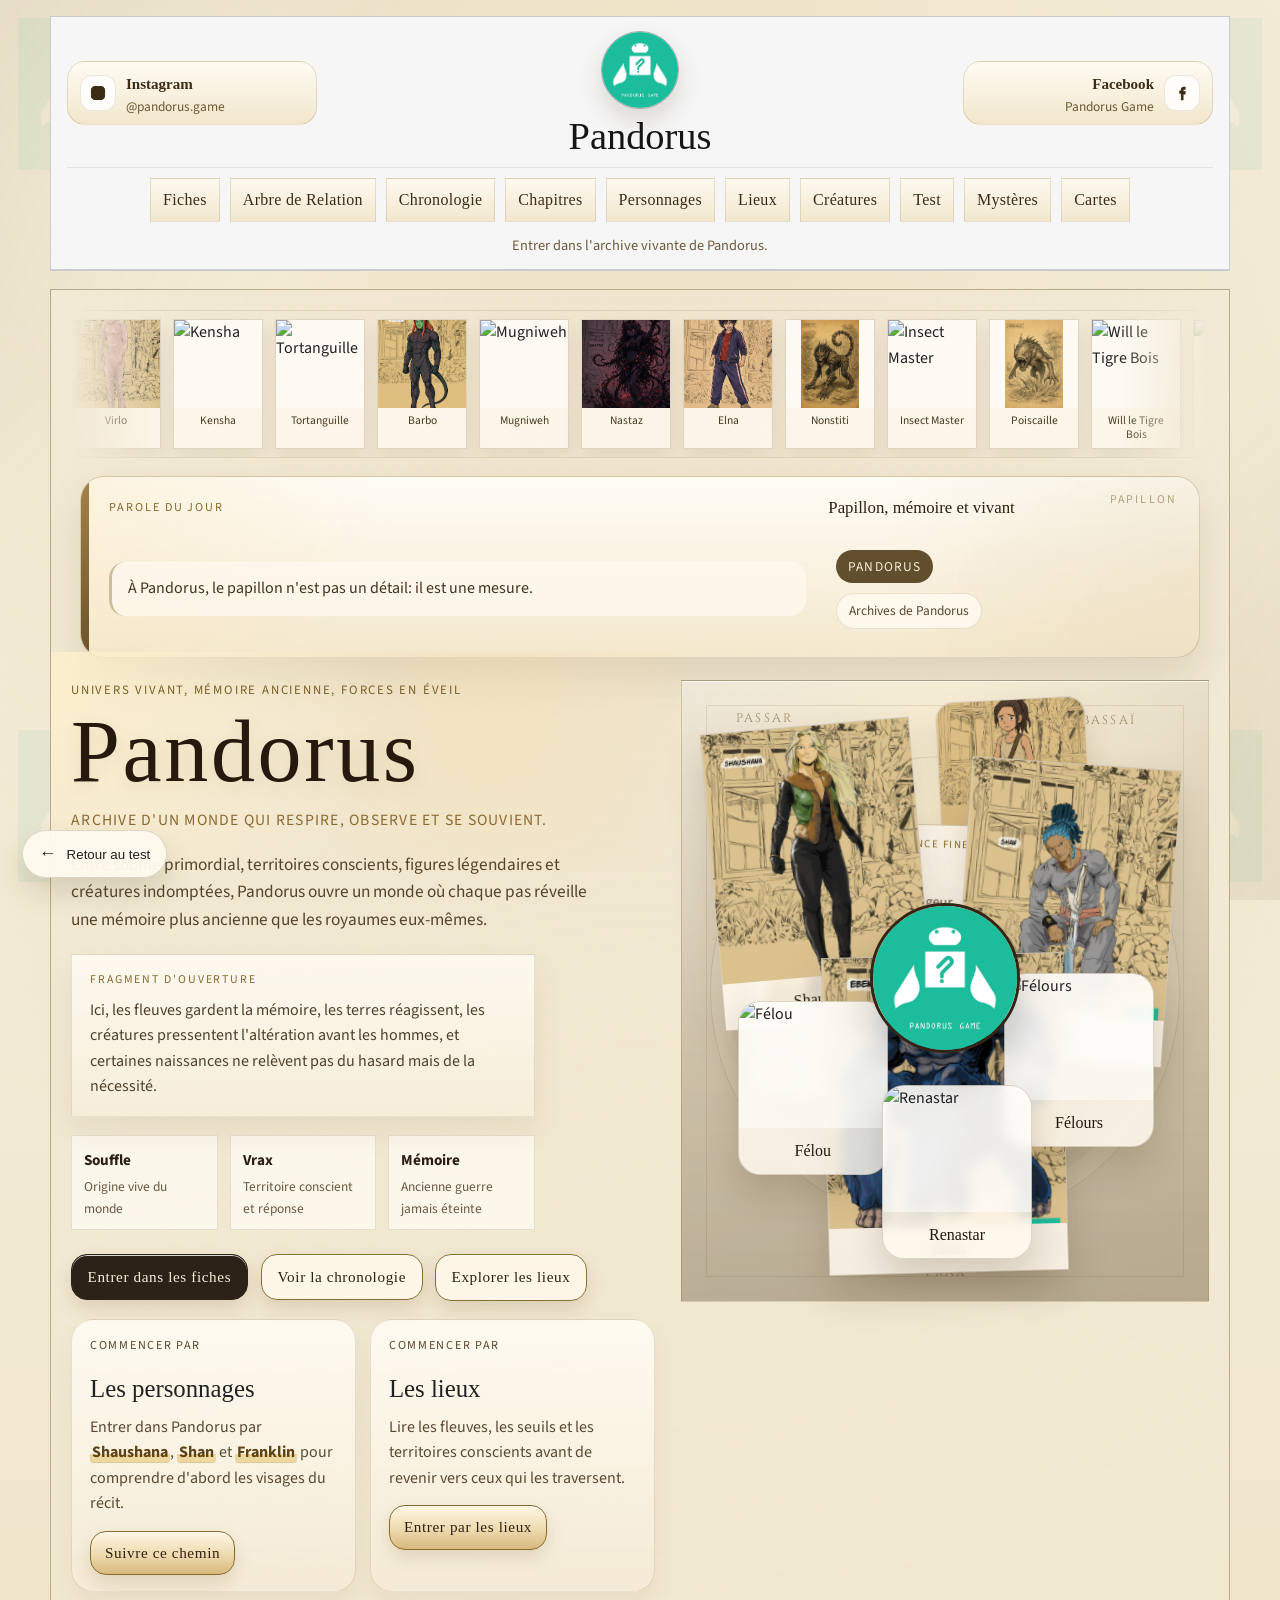
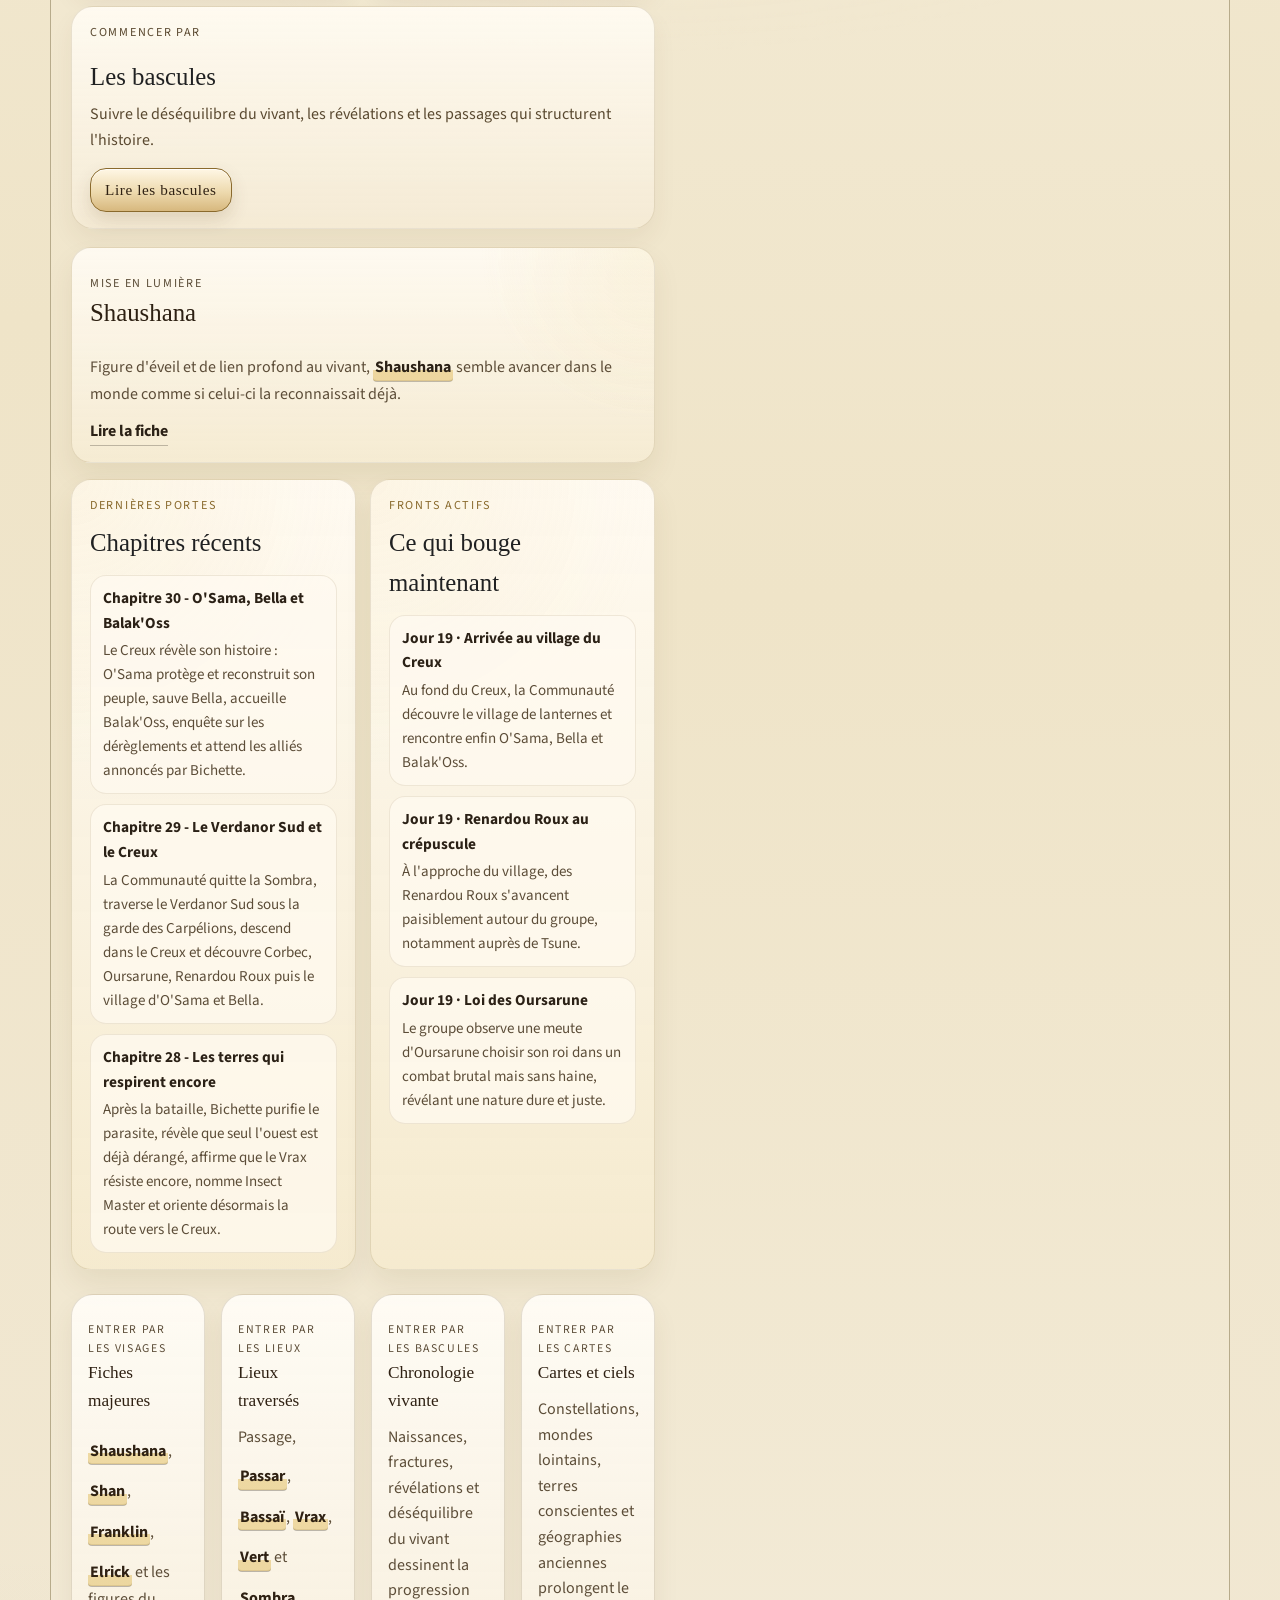
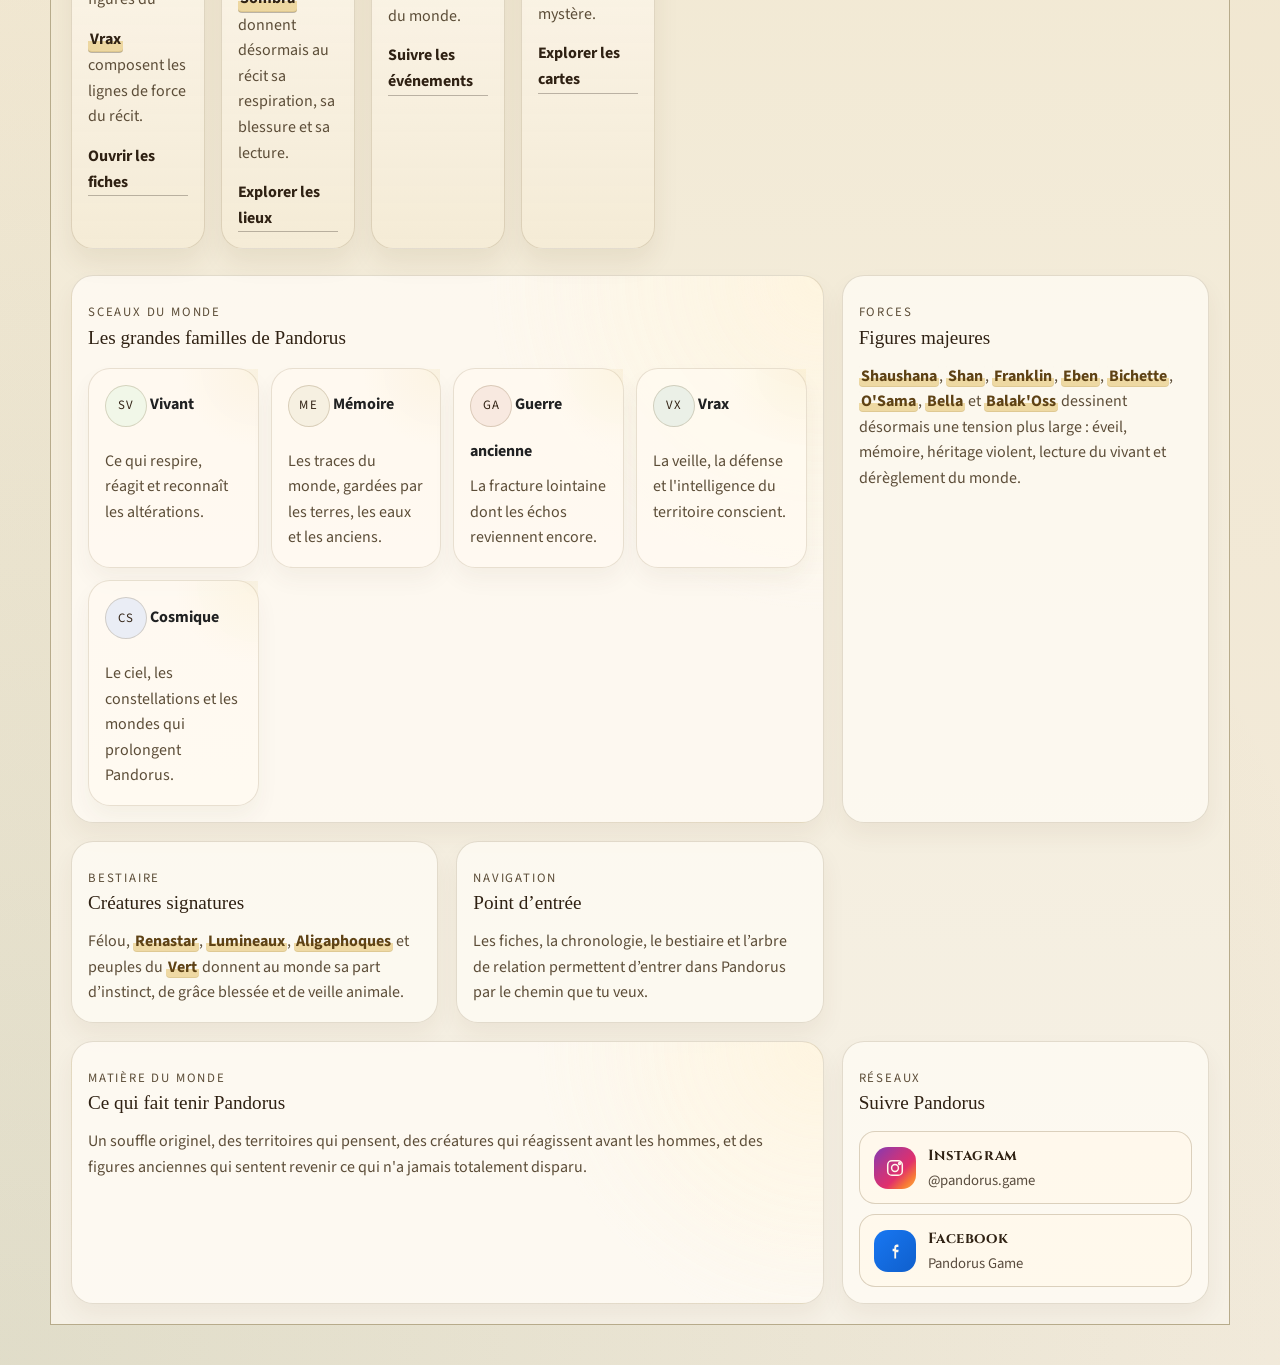
==== index.html @ 9ac5ada8 "Improve chronological timeline ordering" ====
﻿<!DOCTYPE html>
<html lang="fr">
<head>
  <meta charset="UTF-8">
  <meta name="viewport" content="width=device-width, initial-scale=1.0">
  <title>Wiki Pandorus</title>
  <link rel="preconnect" href="https://fonts.googleapis.com">
  <link rel="preconnect" href="https://fonts.gstatic.com" crossorigin>
  <link href="https://fonts.googleapis.com/css2?family=Cinzel:wght@500;700&family=Source+Sans+3:wght@400;600;700&display=swap" rel="stylesheet">
  <link rel="stylesheet" href="style.css">
</head>
<body>
  <div id="intro-overlay" class="intro-overlay" aria-hidden="true">
    <img id="intro-logo" class="intro-logo" src="./media/logo/logo.jpg" alt="Logo Pandorus" fetchpriority="high" decoding="async">
  </div>
  <div class="page-shell">
    <header class="hero">
      <nav class="topbar">
        <div class="topbar-upper">
          <a class="top-social top-social-instagram" href="https://www.instagram.com/pandorus.game/" target="_blank" rel="noreferrer" aria-label="Instagram Pandorus Game">
            <span class="top-social-icon" aria-hidden="true">
              <svg viewBox="0 0 24 24" focusable="false">
                <rect x="3.25" y="3.25" width="17.5" height="17.5" rx="5"></rect>
                <circle cx="12" cy="12" r="4.1"></circle>
                <circle cx="17.45" cy="6.55" r="1.15"></circle>
              </svg>
            </span>
            <span class="top-social-copy">
              <strong>Instagram</strong>
              <span>@pandorus.game</span>
            </span>
          </a>

          <a class="brand brand-centered" href="#home">
            <img class="brand-mark brand-mark-large" src="./media/logo/logo.jpg" alt="Logo Pandorus" fetchpriority="high" decoding="async">
            <div class="brand-copy-centered">
              <h1>Pandorus</h1>
            </div>
          </a>

          <a class="top-social top-social-facebook" href="https://www.facebook.com/share/18mNmtS8TU/" target="_blank" rel="noreferrer" aria-label="Facebook Pandorus Game">
            <span class="top-social-copy">
              <strong>Facebook</strong>
              <span>Pandorus Game</span>
            </span>
            <span class="top-social-icon" aria-hidden="true">
              <svg viewBox="0 0 24 24" focusable="false">
                <path d="M13.35 21v-7.62h2.58l.39-2.98h-2.97V8.5c0-.86.24-1.45 1.47-1.45H16.1V4.39c-.22-.03-.97-.09-1.84-.09-1.82 0-3.07 1.11-3.07 3.16v1.94H9.12v2.98h2.07V21z"></path>
              </svg>
            </span>
          </a>
        </div>
        <div class="top-links">
          <a href="#fiches">Fiches</a>
          <a href="#relations">Arbre de Relation</a>
          <a href="#chronologie">Chronologie</a>
          <a href="#chapitres">Chapitres</a>
          <a href="#personnages">Personnages</a>
          <a href="#lieux">Lieux</a>
          <a href="#creatures">Créatures</a>
          <a href="#test">Test</a>
          <a href="#mysteres">Mystères</a>
          <a href="#cartes">Cartes</a>
        </div>
        <div class="topbar-meta topbar-meta-centered">
          <p id="section-whisper" class="section-whisper">Entrer dans l'archive vivante de Pandorus.</p>
        </div>
      </nav>
    </header>

    <main>
      <section id="home" class="section">
        <div class="landing-marquee-shell" aria-hidden="true">
          <div class="landing-marquee">
            <div id="landing-marquee-track" class="landing-marquee-track"></div>
          </div>
        </div>
        <article id="daily-word" class="daily-word-card" aria-live="polite"></article>
        <div class="landing-hero">
          <div class="landing-copy">
            <p class="landing-kicker">Univers vivant, mémoire ancienne, forces en éveil</p>
            <h2 class="landing-title">Pandorus</h2>
            <p class="landing-aura">Archive d'un monde qui respire, observe et se souvient.</p>
            <p class="landing-lead">
              Entre souffle primordial, territoires conscients, figures légendaires et créatures indomptées,
              Pandorus ouvre un monde où chaque pas réveille une mémoire plus ancienne que les royaumes eux-mêmes.
            </p>
            <div class="landing-invocation">
              <p class="landing-invocation-mark">Fragment d'ouverture</p>
              <p>
                Ici, les fleuves gardent la mémoire, les terres réagissent, les créatures pressentent l'altération
                avant les hommes, et certaines naissances ne relèvent pas du hasard mais de la nécessité.
              </p>
            </div>
            <div class="landing-stats">
              <article>
                <strong>Souffle</strong>
                <span>Origine vive du monde</span>
              </article>
              <article>
                <strong>Vrax</strong>
                <span>Territoire conscient et réponse</span>
              </article>
              <article>
                <strong>Mémoire</strong>
                <span>Ancienne guerre jamais éteinte</span>
              </article>
            </div>
            <div class="landing-actions">
              <a class="button primary" href="#fiches">Entrer dans les fiches</a>
              <a class="button secondary" href="#chronologie">Voir la chronologie</a>
              <a class="button secondary" href="#lieux">Explorer les lieux</a>
            </div>
            <div class="landing-pathways">
              <article class="pathway-card">
                <p class="pathway-kicker">Commencer par</p>
                <h3>Les personnages</h3>
                <p>Entrer dans Pandorus par Shaushana, Shan et Franklin pour comprendre d'abord les visages du récit.</p>
                <a class="button tiny secondary" href="#fiches">Suivre ce chemin</a>
              </article>
              <article class="pathway-card">
                <p class="pathway-kicker">Commencer par</p>
                <h3>Les lieux</h3>
                <p>Lire les fleuves, les seuils et les territoires conscients avant de revenir vers ceux qui les traversent.</p>
                <a class="button tiny secondary" href="#lieux">Entrer par les lieux</a>
              </article>
              <article class="pathway-card">
                <p class="pathway-kicker">Commencer par</p>
                <h3>Les bascules</h3>
                <p>Suivre le déséquilibre du vivant, les révélations et les passages qui structurent l'histoire.</p>
                <a class="button tiny secondary" href="#chronologie">Lire les bascules</a>
              </article>
            </div>
            <article id="landing-oracle" class="landing-oracle" aria-live="polite"></article>
            <div id="landing-pulse" class="landing-pulse" aria-live="polite"></div>
            <div class="landing-entry-grid">
              <article class="entry-card">
                <p class="entry-card-kicker">Entrer par les visages</p>
                <h3>Fiches majeures</h3>
                <p>Shaushana, Shan, Franklin, Elrick et les figures du Vrax composent les lignes de force du récit.</p>
                <a href="#fiches">Ouvrir les fiches</a>
              </article>
              <article class="entry-card">
                <p class="entry-card-kicker">Entrer par les lieux</p>
                <h3>Lieux traversés</h3>
            <p>Passage, Passar, Bassaï, Vrax, Vert et Sombra donnent désormais au récit sa respiration, sa blessure et sa lecture.</p>
                <a href="#lieux">Explorer les lieux</a>
              </article>
              <article class="entry-card">
                <p class="entry-card-kicker">Entrer par les bascules</p>
                <h3>Chronologie vivante</h3>
                <p>Naissances, fractures, révélations et déséquilibre du vivant dessinent la progression du monde.</p>
                <a href="#chronologie">Suivre les événements</a>
              </article>
              <article class="entry-card">
                <p class="entry-card-kicker">Entrer par les cartes</p>
                <h3>Cartes et ciels</h3>
                <p>Constellations, mondes lointains, terres conscientes et géographies anciennes prolongent le mystère.</p>
                <a href="#cartes">Explorer les cartes</a>
              </article>
            </div>
          </div>

          <div class="landing-stage" aria-hidden="true">
            <div class="landing-stage-scene">
              <div class="landing-stage-halo"></div>
              <div class="landing-stage-ring"></div>
              <div class="landing-emblem">
                <img src="./media/logo/logo.jpg" alt="Logo Pandorus" decoding="async">
              </div>

              <div class="stage-whisper whisper-passar">Passar</div>
              <div class="stage-whisper whisper-bassai">Bassaï</div>
              <div class="stage-whisper whisper-vrax">Vrax</div>

              <figure class="archive-chip archive-franklin">
                <img src="./media/pandorus/Franklin.png" alt="Franklin" loading="lazy" decoding="async">
                <figcaption>
                  <span class="archive-chip-kicker">Point d'ancrage</span>
                  <strong>Franklin</strong>
                </figcaption>
              </figure>

              <article class="sky-tablet sky-tablet-ezze">
                <div class="sky-tablet-orbit" aria-hidden="true"></div>
                <img src="./media/pandorus/Ezze.png" alt="Ezze" loading="lazy" decoding="async">
                <div class="sky-tablet-copy">
                  <p class="sky-tablet-kicker">Présence fine</p>
                  <h3>Ezze</h3>
                  <p>Un voyageur rapide et instinctif, désormais attiré vers la taverne du Sombrail où sa route croise Gil, Filston et la Communauté des Papillons.</p>
                </div>
              </article>

              <figure class="spotlight-card spotlight-shaushana">
                <img src="./media/pandorus/Shaushana.jpg" alt="Shaushana" loading="lazy" decoding="async">
                <figcaption>Shaushana</figcaption>
              </figure>

              <figure class="spotlight-card spotlight-shan">
                <img src="./media/pandorus/Shan.jpg" alt="Shan" loading="lazy" decoding="async">
                <figcaption>Shan</figcaption>
              </figure>

              <figure class="spotlight-card spotlight-eben">
                <img src="./media/pandorus/Eben.jpg" alt="Eben" loading="lazy" decoding="async">
                <figcaption>Eben</figcaption>
              </figure>

              <figure class="creature-badge creature-felou">
                <img src="./media/creatures/F%C3%A9lou.png" alt="Félou" loading="lazy" decoding="async">
                <figcaption>Félou</figcaption>
              </figure>

              <figure class="creature-badge creature-felours">
                <img src="./media/creatures/Felours.png" alt="Félours" loading="lazy" decoding="async">
                <figcaption>Félours</figcaption>
              </figure>

              <figure class="creature-badge creature-renastar">
                <img src="./media/creatures/Renastar.png" alt="Renastar" loading="lazy" decoding="async">
                <figcaption>Renastar</figcaption>
              </figure>
            </div>
          </div>
        </div>

        <div class="landing-panels">
          <article class="landing-panel landing-panel-wide world-seals-panel">
            <p class="landing-panel-kicker">Sceaux du monde</p>
            <h3>Les grandes familles de Pandorus</h3>
            <div class="world-seals">
              <article class="world-seal world-seal-living">
                <span class="world-seal-mark">SV</span>
                <strong>Vivant</strong>
                <p>Ce qui respire, réagit et reconnaît les altérations.</p>
              </article>
              <article class="world-seal world-seal-memory">
                <span class="world-seal-mark">ME</span>
                <strong>Mémoire</strong>
                <p>Les traces du monde, gardées par les terres, les eaux et les anciens.</p>
              </article>
              <article class="world-seal world-seal-war">
                <span class="world-seal-mark">GA</span>
                <strong>Guerre ancienne</strong>
                <p>La fracture lointaine dont les échos reviennent encore.</p>
              </article>
              <article class="world-seal world-seal-vrax">
                <span class="world-seal-mark">VX</span>
                <strong>Vrax</strong>
                <p>La veille, la défense et l'intelligence du territoire conscient.</p>
              </article>
              <article class="world-seal world-seal-cosmic">
                <span class="world-seal-mark">CS</span>
                <strong>Cosmique</strong>
                <p>Le ciel, les constellations et les mondes qui prolongent Pandorus.</p>
              </article>
            </div>
          </article>

          <article class="landing-panel">
            <p class="landing-panel-kicker">Forces</p>
            <h3>Figures majeures</h3>
            <p>Shaushana, Shan, Franklin, Eben, Bichette, O'Sama, Bella et Balak'Oss dessinent désormais une tension plus large : éveil, mémoire, héritage violent, lecture du vivant et dérèglement du monde.</p>
          </article>

          <article class="landing-panel">
            <p class="landing-panel-kicker">Bestiaire</p>
            <h3>Créatures signatures</h3>
            <p>Félou, Renastar, Lumineaux, Aligaphoques et peuples du Vert donnent au monde sa part d’instinct, de grâce blessée et de veille animale.</p>
          </article>

          <article class="landing-panel">
            <p class="landing-panel-kicker">Navigation</p>
            <h3>Point d’entrée</h3>
            <p>Les fiches, la chronologie, le bestiaire et l’arbre de relation permettent d’entrer dans Pandorus par le chemin que tu veux.</p>
          </article>

          <article class="landing-panel landing-panel-wide">
            <p class="landing-panel-kicker">Matière du monde</p>
            <h3>Ce qui fait tenir Pandorus</h3>
            <p>
              Un souffle originel, des territoires qui pensent, des créatures qui réagissent avant les hommes,
              et des figures anciennes qui sentent revenir ce qui n'a jamais totalement disparu.
            </p>
          </article>

          <article class="landing-panel">
            <p class="landing-panel-kicker">Réseaux</p>
            <h3>Suivre Pandorus</h3>
            <div class="social-links" aria-label="Réseaux sociaux de Pandorus">
              <a class="social-link social-link-instagram" href="https://www.instagram.com/pandorus.game/" target="_blank" rel="noreferrer" aria-label="Instagram Pandorus Game">
                <span class="social-link-icon" aria-hidden="true">
                  <svg viewBox="0 0 24 24" focusable="false">
                    <rect x="3.25" y="3.25" width="17.5" height="17.5" rx="5"></rect>
                    <circle cx="12" cy="12" r="4.1"></circle>
                    <circle cx="17.45" cy="6.55" r="1.15"></circle>
                  </svg>
                </span>
                <span class="social-link-copy">
                  <strong>Instagram</strong>
                  <span>@pandorus.game</span>
                </span>
              </a>
              <a class="social-link social-link-facebook" href="https://www.facebook.com/share/18mNmtS8TU/" target="_blank" rel="noreferrer" aria-label="Facebook Pandorus Game">
                <span class="social-link-icon" aria-hidden="true">
                  <svg viewBox="0 0 24 24" focusable="false">
                    <path d="M13.35 21v-7.62h2.58l.39-2.98h-2.97V8.5c0-.86.24-1.45 1.47-1.45H16.1V4.39c-.22-.03-.97-.09-1.84-.09-1.82 0-3.07 1.11-3.07 3.16v1.94H9.12v2.98h2.07V21z"></path>
                  </svg>
                </span>
                <span class="social-link-copy">
                  <strong>Facebook</strong>
                  <span>Pandorus Game</span>
                </span>
              </a>
            </div>
          </article>
        </div>
      </section>

      <section id="fiches" class="section" hidden>
        <div class="section-heading">
          <h3>Fiches</h3>
        </div>
        <div class="fiches-intro">
          <div class="fiches-intro-copy">
            <p class="eyebrow">Archives vivantes</p>
            <p>
              Chaque fiche rassemble une présence, une trajectoire et une manière d'habiter Pandorus. Ici,
              les personnages ne sont pas seulement listés : ils apparaissent comme des forces du monde,
              avec leurs traces, leurs liens et leur mémoire.
            </p>
          </div>
          <div class="fiches-intro-seals" aria-hidden="true">
            <span>Visages</span>
            <span>Liens</span>
            <span>Mémoire</span>
          </div>
        </div>
        <div id="fiches-alphabet" class="alphabet-filter" aria-label="Filtre alphabétique des fiches"></div>
        <div class="fiche-tabs" role="tablist" aria-label="Fiches personnages">
          <button class="fiche-tab active" type="button" data-fiche-target="shan-panel" role="tab" aria-selected="true">Shan</button>
          <button class="fiche-tab" type="button" data-fiche-target="shaushana-panel" role="tab" aria-selected="false">Shaushana</button>
          <button class="fiche-tab" type="button" data-fiche-target="franklin-panel" role="tab" aria-selected="false">Franklin</button>
          <button class="fiche-tab" type="button" data-fiche-target="mike-panel" role="tab" aria-selected="false">Mike</button>
          <button class="fiche-tab" type="button" data-fiche-target="gerom-panel" role="tab" aria-selected="false">Gérôm</button>
          <button class="fiche-tab" type="button" data-fiche-target="elrick-panel" role="tab" aria-selected="false">Elrick</button>
        </div>
        <div id="shan-panel" class="fiche-panel" role="tabpanel">
        <div id="fiches-shan" class="fiche-grid">
          <div class="fiche-portrait">
            <img src="./media/personnages/Shan.jpg" alt="Shan" loading="lazy" decoding="async">
          </div>
          <div class="fiche-content">
            <p class="eyebrow">Pandorien</p>
            <h2>Shan</h2>
            <p class="hero-text">
              Combattant solitaire devenu allie de Shaushana et Franklin, Shan est marque par une enfance rude,
              une discipline extreme, une relation instinctive au danger et une transformation profonde au contact du Vrax.
            </p>

            <div class="fiche-meta">
              <article>
                <strong>Statut</strong>
                <span>Allie majeur du récit</span>
              </article>
              <article>
                <strong>Specialite</strong>
                <span>Combat, traque, survie</span>
              </article>
              <article>
                <strong>Arme</strong>
                <span>Sabre</span>
              </article>
            </div>
          </div>
        </div>

        <section class="section">
          <div class="section-heading">
            <h3>Biographie</h3>
          </div>
          <p>
            Shan grandit loin de toute douceur, dans un environnement où l'apprentissage passe par l'endurance,
            la chasse et la violence. Enfant, il est formé par ses parents à observer, frapper, survivre et
            ne jamais montrer de faiblesse. Cette éducation forge un combattant redoutable, mais aussi un être
            fermé sur lui-même, qui apprend très tôt à vivre sans aide.
          </p>
          <p>
            Le traumatisme majeur de son existence survient lors de l'affrontement contre Eben. Face à cette
            créature hors norme, ses parents tombent et Shan reste seul. Cet événement brise son enfance et
            transforme sa vie en une longue période de survie solitaire, de perfectionnement physique et de
            fermeture émotionnelle.
          </p>
          <p>
            Au début du récit, Shan réapparaît comme un traqueur et un combattant déjà accompli. Il suit d'abord
            Shaushana à distance, intrigué par sa présence et par la manière dont elle agit sans imposer sa force
            comme lui le ferait. Leur rencontre évolue vers la confrontation, puis vers une forme de respect mutuel.
            À partir de là, Shan devient un allié actif du groupe, même s'il continue à exprimer ses liens par la
            tension, l'observation et le combat plutôt que par les mots.
          </p>
          <p>
            Son parcours montre un personnage en transition : il reste brutal, direct et instinctif, mais il commence
            à se confronter à un monde qu'il ne peut plus seulement dominer par la force. Le voyage vers le Vrax,
            sa relation avec Franklin et surtout son lien avec Shaushana l'obligent peu à peu à changer.
          </p>
          <p>
            Au cœur de son entrée dans le Vrax, Shan se retrouve face à des adversaires qui ne cherchent pas
            seulement à le dominer par la force, mais qui lisent leur terrain comme une mécanique collective. Cette
            attaque du Vrax le désorganise autrement que ses combats précédents et ouvre une nouvelle étape dans son
            parcours.
          </p>
          <p>
            En poursuivant Franklin jusqu'au cœur du Vrax, Shan franchit encore un cap. L'affrontement contre les
            Guéplynx, puis contre Gardien Isma, lui montre que certaines zones du monde ne cèdent ni à la rage ni à
            la vitesse brute. À partir de là, il commence à changer sa manière de combattre : moins pour écraser,
            davantage pour lire, tenir et avancer avec les autres.
          </p>
          <p>
            Plus au sud, après la sortie du Vrax, cette transformation devient plus nette encore. Devant les papillons
            vidés, le Renastar mourant, le village des Renards frappé et surtout la mort de Hez face à Kuji, Shan
            comprend que le combat à venir ne pourra plus se gagner par la seule intensité. Il garde sa violence, mais
            elle se convertit désormais en direction : protéger les siens, tenir face à ce qui veut remplacer le monde,
            et suivre jusqu'au bout la piste ouverte vers le Sombrail.
          </p>
          <p>
            À la taverne du Sombrail, Shan reçoit une autre forme de choc. Le souvenir transmis par Brad, la vision des
            Briscards, la présence d'Elrick jeune et l'origine ancienne de la nuit lui montrent que la menace actuelle
            n'est pas un accident nouveau, mais une ligne qui recommence. Sa force devient alors moins impulsive, plus
            attentive aux signes qui précèdent le combat.
          </p>
          <p>
            Après les ruines du Vert, la mort du Capitaine et la route rouverte vers l'ouest, Shan garde cette même
            force, mais elle ne sert plus seulement à frapper. Elle protège désormais une marche plus lourde, portée
            par le deuil, par le parasite sauvé et par l'entrée réelle dans la Sombra.
          </p>
        </section>

        <section class="section">
          <div class="section-heading">
            <h3>Résumé</h3>
          </div>
          <p>
            Shan a été élevé dans la dureté par ses parents, formés à la chasse et au combat. Leur mort face à Eben
            le laisse seul très jeune et forge chez lui une vision brutale du monde : survivre, frapper juste et ne
            dépendre de personne.
          </p>
          <p>
            Au fil du récit, il croise Shaushana après l'affrontement contre un Felou, la suit d'abord par curiosité,
            puis s'implique vraiment à ses côtés. Son lien avec elle se construit dans la confrontation, le respect
            et une fascination croissante pour une force qu'il ne comprend pas encore totalement.
          </p>
          <p>
            Après la taverne du Sombrail, le chemin de Shan le ramène au noyau le plus ancien de sa blessure : le Vert,
            puis Eben lui-même. Leur affrontement ne ravive pas seulement sa colère d'enfance. Il l'oblige à relire le
            combat, à quitter la vengeance brute et à atteindre une forme d'équilibre qu'il n'avait jamais vraiment connue.
          </p>
        </section>

        <section class="section">
          <div class="section-heading">
            <h3>Profil</h3>
          </div>
          <div class="fiche-list">
            <article class="overview-card">
              <h4>Caractère</h4>
              <p>Ferme, observateur, direct et souvent provocateur, Shan cache sous sa dureté une vraie capacité d'attachement et un sens moral réel.</p>
            </article>
            <article class="overview-card">
              <h4>Forces</h4>
              <p>Excellente maîtrise du combat rapproché, grande lecture du danger, endurance élevée et instinct de survie exceptionnel.</p>
            </article>
            <article class="overview-card">
              <h4>Faiblesses</h4>
              <p>Il contrôle mal ce qui échappe à ses schémas habituels, accepte difficilement l'impuissance et exprime peu ses émotions.</p>
            </article>
          </div>
        </section>

        <section class="section">
          <div class="section-heading">
            <h3>Relations connues</h3>
          </div>
          <div class="fiche-list">
            <article class="overview-card">
              <h4>Shaushana</h4>
              <p>Point de bascule dans son parcours. Il la voit d'abord comme une énigme et une adversaire potentielle, puis comme une alliée essentielle.</p>
            </article>
            <article class="overview-card">
              <h4>Franklin</h4>
              <p>Compagnon de route qu'il protège souvent de façon rude, mais sincère, surtout lors des affrontements et du voyage vers le Vrax.</p>
            </article>
            <article class="overview-card">
              <h4>Ossah Lyla</h4>
              <p>Au cœur du Vrax, l'intervention d'Ossah Lyla brise la logique du duel pur et oblige Shan à reconnaître une autorité du vivant qu'il ne peut pas simplement frapper.</p>
            </article>
            <article class="overview-card">
              <h4>Eben</h4>
              <p>Figure traumatique de son passé puis adversaire retrouvé dans le Vert. Leur duel finit par déplacer Shan hors de la seule vengeance et referme une part de sa dette ancienne.</p>
            </article>
          </div>
        </section>

        <section class="section">
          <div class="section-heading">
            <h3>Évolution dans l'histoire</h3>
          </div>
          <div class="timeline-list">
            <article class="timeline-item">
              <div class="timeline-marker"></div>
              <div class="timeline-content">
                <p class="timeline-era">Avant le récit</p>
                <h4>Formation brutale</h4>
                <p class="timeline-summary">Shan grandit dans la chasse et le combat, forge son corps et son esprit dans un cadre extrêmement dur.</p>
              </div>
            </article>
            <article class="timeline-item">
              <div class="timeline-marker"></div>
              <div class="timeline-content">
                <p class="timeline-era">Fin du Jour 1</p>
                <h4>Observation de Shaushana</h4>
                <p class="timeline-summary">Après la mort du Felou, il suit Shaushana et Franklin, intrigué par leur trajectoire et la force de la jeune femme.</p>
              </div>
            </article>
            <article class="timeline-item">
              <div class="timeline-marker"></div>
              <div class="timeline-content">
                <p class="timeline-era">Jour 2</p>
                <h4>Combat fondateur</h4>
                <p class="timeline-summary">Son duel contre Shaushana transforme leur relation en respect mutuel et l'ancre dans l'histoire principale.</p>
              </div>
            </article>
            <article class="timeline-item">
              <div class="timeline-marker"></div>
              <div class="timeline-content">
                <p class="timeline-era">Jours 3 à 9</p>
                <h4>Allié actif</h4>
                <p class="timeline-summary">Il combat aux côtés du groupe, se confronte à un monde qu'il ne peut plus seulement dominer et commence à changer.</p>
              </div>
            </article>
            <article class="timeline-item">
              <div class="timeline-marker"></div>
              <div class="timeline-content">
                <p class="timeline-era">Jour 10</p>
                <h4>Adaptation forcée</h4>
                <p class="timeline-summary">Entre les Guéplynx, Gardien Isma et l'intervention des créatrices, Shan comprend que le vivant ne se traverse pas seulement par la force mais aussi par la lecture du monde.</p>
              </div>
            </article>
            <article class="timeline-item">
              <div class="timeline-marker"></div>
              <div class="timeline-content">
                <p class="timeline-era">Jour 12</p>
                <h4>Duel avec Eben</h4>
                <p class="timeline-summary">Après la nuit passée au bord du Sombrail, Shan entre dans le Vert, retrouve Eben, traverse enfin la source de son traumatisme et gagne une forme d'équilibre nouvelle au lieu d'une simple vengeance.</p>
              </div>
            </article>
              <article class="timeline-item">
                <div class="timeline-marker"></div>
                <div class="timeline-content">
                  <p class="timeline-era">Jour 12</p>
                  <h4>Reprise de route</h4>
                  <p class="timeline-summary">Marqué par le duel mais transformé, Shan repart avec la pierre du Vert et atteint avec les autres les ruines où le Capitaine est enfin retrouvé.</p>
                </div>
              </article>
              <article class="timeline-item">
                <div class="timeline-marker"></div>
                <div class="timeline-content">
                  <p class="timeline-era">Nuit du Jour 12</p>
                  <h4>Tenir les ruines</h4>
                  <p class="timeline-summary">Quand Bouldouger et Nogard reviennent, Shan tient la ligne du groupe jusqu'à la mort du Capitaine et traverse la nuit comme une guerre désormais ouverte.</p>
                </div>
              </article>
              <article class="timeline-item">
                <div class="timeline-marker"></div>
                <div class="timeline-content">
                  <p class="timeline-era">Jour 14</p>
                  <h4>Seuil de la Sombra</h4>
                  <p class="timeline-summary">Après la sépulture du Capitaine et la marche vers l'ouest, Shan franchit la Sombra avec une force plus tenue, puis comprend auprès de Bichette que tout ne se gagnera plus seulement par le combat.</p>
                </div>
              </article>
              <article class="timeline-item">
                <div class="timeline-marker"></div>
                <div class="timeline-content">
                  <p class="timeline-era">Jour 14 à Jour 18</p>
                  <h4>Bataille puis nouvelle route</h4>
                  <p class="timeline-summary">Dans la bataille contre Jacob, les Verdeflors et les Lions-Garouh, Shan trouve avec Shaushana une réponse plus juste que la seule violence, puis écoute Bichette rouvrir la route vers le Creux et la Terre des Insectes.</p>
                </div>
              </article>
              <article class="timeline-item">
                <div class="timeline-marker"></div>
                <div class="timeline-content">
                  <p class="timeline-era">Jour 19</p>
                  <h4>Entrée dans le Creux</h4>
                  <p class="timeline-summary">Après le Verdanor Sud et les Carpélions, Shan descend dans le Creux, observe la loi des Oursarune et arrive devant O'Sama, Bella et Balak'Oss avec une colère désormais plus tenue.</p>
                </div>
              </article>
            </div>
          </section>
        </div>

        <div id="shaushana-panel" class="fiche-panel" role="tabpanel" hidden>
        <section class="section" id="fiches-shaushana">
          <div class="section-heading">
            <h3>Shaushana</h3>
          </div>
          <div class="fiche-grid">
            <div class="fiche-portrait">
              <img src="./media/personnages/Shaushana.jpg" alt="Shaushana" loading="lazy" decoding="async">
            </div>
            <div class="fiche-content">
              <p class="eyebrow">Pandorienne</p>
              <h2>Shaushana</h2>
              <p class="hero-text">
                Figure centrale du récit, Shaushana apparaît comme une présence calme, instinctive et profonde,
                intimement liée au vivant et aux forces qui traversent Pandorus.
              </p>

              <div class="fiche-meta">
                <article>
                  <strong>Statut</strong>
                  <span>Figure centrale du récit</span>
                </article>
                <article>
                  <strong>Spécialité</strong>
                  <span>Combat instinctif, perception, lien au vivant</span>
                </article>
                <article>
                    <strong>Particularité</strong>
                  <span>Affinité avec les papillons et la lumière</span>
                </article>
              </div>
            </div>
          </div>
        </section>

        <section class="section">
          <div class="section-heading">
            <h3>Biographie de Shaushana</h3>
          </div>
          <p>
            Shaushana ouvre les yeux dans un monde déjà formé, mais qu'elle perçoit d'emblée comme vivant,
            traversé par une pulsation profonde. Elle n'entre pas dans Pandorus comme une étrangère ordinaire :
            elle semble aussitôt sensible à ses rythmes, à ses forces et à ses signes les plus subtils.
          </p>
          <p>
            Son premier grand acte est de sauver Franklin d'un Felou. Cet affrontement révèle déjà sa nature :
            elle observe vite, agit sans hésitation inutile et s'adapte au danger avec une précision presque
            instinctive. À partir de ce moment, elle laisse une trace dans le monde et entre dans une trajectoire
            qui la dépasse elle-même.
          </p>
          <p>
            Au fil du voyage, Shaushana développe un rapport singulier avec les papillons, certaines créatures
            et les manifestations du vivant. Elle ne se contente pas de voir le monde, elle le ressent. Cette
            sensibilité grandit jusqu'à devenir un axe majeur du récit, notamment face au déséquilibre qui touche
            les animaux, les plantes et les fleuves.
          </p>
          <p>
            Son lien avec Shan, Franklin et plus tard Elrick construit progressivement sa place : elle devient
            une combattante, une protectrice et sans doute une clé dans la compréhension du mal qui revient.
            Plus l'histoire avance, plus Shaushana apparaît comme une figure appelée à comprendre quelque chose
            de fondamental sur Pandorus, sur son passé et sur elle-même.
          </p>
          <p>
            En entrant dans le Vrax, Shaushana se heurte à un territoire qui ne se contente plus d'être un décor vivant : il
            répond activement à sa présence. Face à l'interception de Levy, Gardien Isma et Wingard, elle se
            heurte à une intelligence territoriale plus organisée que tout ce qu'elle avait affrontée jusque-là, et sa
            réaction lors de la capture de Franklin révèle à quel point son engagement affectif a évolué.
          </p>
          <p>
            Plus loin encore, au cœur du Vrax, Shaushana est reconnue autrement. Au contact d'Ossah Lyla, de Nastaz
            et du cimetière des papillons, son lien au vivant cesse d'être seulement intuitif : il prend une profondeur
            plus ancienne, plus sacrée, comme si le monde confirmait enfin ce qu'il percevait en elle depuis le début.
          </p>
          <p>
            En quittant le Vrax, cette reconnaissance se prolonge autrement. Face aux papillons vidés puis au Renastar
            qui s'éteint entre ses mains, Shaushana perçoit que ce n'est plus seulement la vie qui faiblit, mais la
            création elle-même qui est touchée. Au village des Renards, sa présence devient alors un point d'équilibre
            naturel : au milieu du deuil, de la violence de Kuji et de la naissance d'un nouveau groupe, elle apparaît
            comme le centre calme autour duquel la Communauté des Papillons commence à se former.
          </p>
          <p>
            Dans la taverne du Sombrail, le souvenir des Briscards la traverse plus profondément que les autres. Ce
            qu'elle ressent face au sauveur ancien, à Elrick jeune et à l'origine du ciel assombri confirme que son lien
            au vivant dépasse la simple perception : quelque chose en elle reconnaît l'équilibre primordial que le monde
            tente encore de préserver.
          </p>
          <p>
            Après la taverne, Shaushana poursuit la route vers le Vert et les ruines cachées au-delà. Elle ne se contente
            plus d'accompagner le groupe : sa présence aide à tenir la traversée du Sombrail, l'entrée dans la forêt et
            la découverte finale du Capitaine captif, comme si le monde continuait à s'ouvrir en sa présence.
          </p>
          <p>
            Après la nuit des ruines, Shaushana devient aussi celle qui porte la transmission arrachée au Capitaine.
            Entre le deuil, le parasite sauvé et l'entrée dans la Sombra, son lien au vivant ne s'affaiblit pas :
            il devient une manière de garder le groupe accordé à ce qui reste juste.
          </p>
        </section>

        <section class="section">
          <div class="section-heading">
            <h3>Résumé de Shaushana</h3>
          </div>
          <p>
            Shaushana est introduite comme une jeune femme calme et puissante, dont les capacités semblent liées
            à l'équilibre du vivant. Son parcours commence par une rencontre décisive avec Franklin, se poursuit
            dans le voyage vers le Passar puis le Vrax, et la place au cœur du mystère qui traverse l'univers.
          </p>
          <p>
            Sa force ne tient pas seulement à ses qualités de combattante, mais aussi à sa manière d'écouter,
            ressentir et comprendre un monde que beaucoup cherchent seulement à affronter ou à contrôler.
          </p>
          <p>
            Plus le voyage avance vers le Sombrail puis le Vert, plus elle apparaît comme une présence de cohérence :
            quelqu'un qui ne domine pas Pandorus, mais qui l'aide à ne pas se rompre complètement.
          </p>
        </section>

        <section class="section">
          <div class="section-heading">
            <h3>Profil de Shaushana</h3>
          </div>
          <div class="fiche-list">
            <article class="overview-card">
              <h4>Caractère</h4>
              <p>Calme, attentive, peu bavarde et très maîtrisée, elle agit avec une justesse qui contraste avec la violence du monde autour d'elle.</p>
            </article>
            <article class="overview-card">
              <h4>Forces</h4>
              <p>Grande capacité d'adaptation, sang-froid au combat, perception fine du vivant et émergence d'une puissance lumineuse singulière.</p>
            </article>
            <article class="overview-card">
              <h4>Faiblesses</h4>
              <p>Elle comprend encore mal sa propre nature et reste exposée à des forces anciennes qui semblent réagir directement à sa présence.</p>
            </article>
          </div>
        </section>

        <section class="section">
          <div class="section-heading">
            <h3>Relations connues de Shaushana</h3>
          </div>
          <div class="fiche-list">
            <article class="overview-card">
              <h4>Franklin</h4>
              <p>Premier lien concret de son aventure. Elle le sauve, le suit puis construit avec lui une relation de confiance et de protection mutuelle.</p>
            </article>
            <article class="overview-card">
              <h4>Shan</h4>
              <p>Rival puis allié, Shan reconnaît en elle une force inhabituelle. Leur relation passe par le combat, le respect et une attirance profonde pour ce qu'ils représentent l'un pour l'autre.</p>
            </article>
            <article class="overview-card">
              <h4>Elrick</h4>
              <p>Elrick perçoit rapidement qu'elle n'a pas seulement écouté l'histoire du monde : il comprend qu'elle y est liée d'une façon intime.</p>
            </article>
            <article class="overview-card">
              <h4>Ossah Lyla et Nastaz</h4>
              <p>Les créatrices du Vrax ne la lisent pas comme une simple intruse. Leur regard sur Shaushana confirme qu'elle est déjà prise dans une logique plus vaste du vivant.</p>
            </article>
          </div>
        </section>

        <section class="section">
          <div class="section-heading">
            <h3>Évolution de Shaushana dans l'histoire</h3>
          </div>
          <div class="timeline-list">
            <article class="timeline-item">
              <div class="timeline-marker"></div>
              <div class="timeline-content">
                <p class="timeline-era">Jour 1</p>
                <h4>Éveil dans Le Passage</h4>
                <p class="timeline-summary">Shaushana prend conscience du monde et de sa pulsation vivante avant de rencontrer le danger et Franklin.</p>
              </div>
            </article>
            <article class="timeline-item">
              <div class="timeline-marker"></div>
              <div class="timeline-content">
                <p class="timeline-era">Jour 1</p>
                <h4>Premier combat fondateur</h4>
                  <p class="timeline-summary">Elle affronte le Félou, sauve Franklin et manifeste déjà une façon unique d'agir au sein du vivant.</p>
              </div>
            </article>
            <article class="timeline-item">
              <div class="timeline-marker"></div>
              <div class="timeline-content">
                <p class="timeline-era">Jour 2</p>
                <h4>Defense du bidonville</h4>
                  <p class="timeline-summary">Face aux créatures corrompues, elle combat au premier plan et confirme sa place centrale dans le groupe.</p>
              </div>
            </article>
            <article class="timeline-item">
              <div class="timeline-marker"></div>
              <div class="timeline-content">
                <p class="timeline-era">Jours 3 à 5</p>
                <h4>Révélation progressive</h4>
                <p class="timeline-summary">Entre Elrick, le Bassaï et le Vrax, Shaushana semble de plus en plus reconnue par les forces du monde lui-même.</p>
              </div>
            </article>
            <article class="timeline-item">
              <div class="timeline-marker"></div>
              <div class="timeline-content">
                <p class="timeline-era">Jour 10</p>
                <h4>Reconnaissance des créatrices</h4>
                <p class="timeline-summary">Au contact d'Ossah Lyla, de Nastaz et du cimetière des papillons, son lien au vivant prend un sens plus ancien et plus central encore.</p>
              </div>
            </article>
              <article class="timeline-item">
                <div class="timeline-marker"></div>
                <div class="timeline-content">
                  <p class="timeline-era">Nuit du Jour 11 à Jour 12</p>
                  <h4>Présence de cohérence</h4>
                  <p class="timeline-summary">De la taverne à la nuit du Sombrail, puis du Vert jusqu'aux ruines, Shaushana accompagne un passage de mémoire, d'épreuve et de révélation sans jamais perdre son lien au vivant.</p>
                </div>
              </article>
              <article class="timeline-item">
                <div class="timeline-marker"></div>
                <div class="timeline-content">
                  <p class="timeline-era">Nuit du Jour 12</p>
                  <h4>Transmission du Capitaine</h4>
                  <p class="timeline-summary">Dans le combat des ruines, Shaushana reçoit la charge du parasite sauvé par le Capitaine et devient l'un des axes de tenue du groupe après sa mort.</p>
                </div>
              </article>
              <article class="timeline-item">
                <div class="timeline-marker"></div>
                <div class="timeline-content">
                  <p class="timeline-era">Jour 14</p>
                  <h4>Entrée dans la Sombra</h4>
                  <p class="timeline-summary">Après la sépulture et la marche de l'ouest, Shaushana franchit la Sombra et approche Bichette, qui reconnaît aussitôt qu'elle ne peut pas la lire comme les autres.</p>
                </div>
              </article>
              <article class="timeline-item">
                <div class="timeline-marker"></div>
                <div class="timeline-content">
                  <p class="timeline-era">Jour 14 à Jour 18</p>
                  <h4>Porter le parasite jusqu'à la parole blanche</h4>
                  <p class="timeline-summary">Après la bataille de la Sombra, Shaushana reste l'un des axes qui tiennent le groupe autour du parasite, jusqu'à la purification de Bichette et à l'ouverture de la route vers le Creux.</p>
                </div>
              </article>
              <article class="timeline-item">
                <div class="timeline-marker"></div>
                <div class="timeline-content">
                  <p class="timeline-era">Jour 19</p>
                  <h4>Traversée vers le Creux</h4>
                  <p class="timeline-summary">Le Verdanor Sud, les Carpélions et la forêt descendante du Creux prolongent son lien au vivant sous une forme plus calme, plus ancienne et moins guerrière.</p>
                </div>
              </article>
            </div>
          </section>
        </div>

        <div id="franklin-panel" class="fiche-panel" role="tabpanel" hidden>
          <section class="section">
            <div class="fiche-grid">
              <div class="fiche-portrait">
                <img src="./media/pandorus/Franklin.png" alt="Franklin" loading="lazy" decoding="async">
              </div>
              <div class="fiche-content">
                <p class="eyebrow">Pandorien</p>
                <h2>Franklin</h2>
                <p class="hero-text">
                  Jeune habitant du Passar, Franklin est l'un des premiers liens humains de Shaushana et un moteur essentiel
                  de la quête vers le Vrax, jusqu'à révéler en lui un lien ancien avec ce territoire.
                </p>
                <div class="fiche-meta">
                  <article>
                    <strong>Statut</strong>
                    <span>Allié majeur du groupe</span>
                  </article>
                  <article>
                    <strong>Spécialité</strong>
                    <span>Mobilité, initiative, survie du terrain</span>
                  </article>
                  <article>
                    <strong>Origine</strong>
                    <span>Passar, avec une lignée plus ancienne liée au Vrax</span>
                  </article>
                </div>
              </div>
            </div>
          </section>

          <section class="section">
            <div class="section-heading">
              <h3>Biographie</h3>
            </div>
            <p>
              Franklin vit près du fleuve Passar avec ses frères Mike et Gérôm, dans un bidonville construit autour
              de la survie, de l'entraide et du soin apporté aux créatures. Il connaît les dangers du terrain, les flux
              du fleuve et la précarité d'un monde où il faut observer vite pour rester en vie.
            </p>
            <p>
              Son destin bascule lorsqu'il se retrouve attaqué par un Felou et est sauvé par Shaushana. À partir de ce
              moment, Franklin devient le premier guide humain de son aventure. Il l'introduit à son monde, à ses proches
              et aux signes du déséquilibre qui touche déjà le vivant autour du Passar.
            </p>
            <p>
              Franklin n'est pas le plus puissant du groupe, mais il agit souvent comme un cœur narratif : il relie les
              grands enjeux du monde à une réalité concrète, humaine, immédiate. Son attachement à Mike, Gérôm et au
              bidonville donne un poids émotionnel fort à la quête vers le Vrax.
            </p>
          <p>
            Son importance grandit encore lorsque, au cœur de l'interception, Levy perçoit en lui quelque
            chose de différent, comme s'il était porteur d'un lien ou d'une singularité que le Vrax reconnaît avant
            même de l'expliquer. Son enlèvement ne fait donc pas seulement basculer l'intrigue, il confirme que
            Franklin est devenu un enjeu vivant du conflit.
          </p>
          <p>
            Au cœur du Vrax, cette singularité est enfin nommée : Franklin porte la trace d'une ancienne génération
            liée au territoire. Ce lien s'éveille peu à peu en lui, non comme une puissance brute, mais comme une
            réponse intime du Vrax à sa présence, ouvrant pour la première fois une autre lecture de son destin.
          </p>
          <p>
            Après le Vrax, ce lien réagit autrement encore. Dans les terres altérées du sud, Franklin sent que le sol,
            les papillons morts et le Renastar touché affaiblissent quelque chose de plus vaste que la simple survie.
            Au village des Renards, face à Hez, à Tsune, à Javier et à l'assaut guidé par Kuji, il cesse d'être
            seulement le plus humain du groupe : il devient aussi l'un des points sensibles par lesquels le monde
            blessé continue de répondre. Cette place nouvelle l'inscrit naturellement dans la Communauté des Papillons.
          </p>
          <p>
            Sur la route du Sombrail puis dans la taverne, Franklin mesure davantage le poids de ce qu'il porte. Les
            anomalies du terrain, la mémoire ouverte par Brad et la présence de Syne lui montrent que son lien au Vrax
            n'est qu'une partie d'une trame plus vaste, où le présent répond à une blessure ancienne jamais entièrement
            disparue.
          </p>
          <p>
            Lorsque la route passe par le Sombrail puis le Vert, Franklin devient aussi celui qui aide à relier les
            rumeurs aux preuves. Sa mémoire du Capitaine, son regard humain sur ce qui change et sa présence dans la
            découverte des ruines donnent un poids concret à une quête devenue beaucoup plus vaste que lui.
          </p>
          <p>
            Quand le Capitaine revient puis meurt sous ses yeux, Franklin ne perd pas seulement un guide ancien : il
            hérite d'une vérité plus dure sur ce qui agit derrière le dérèglement. La route vers la Sombra devient alors
            pour lui un passage de deuil autant qu'une suite de quête.
          </p>
          </section>

          <section class="section">
            <div class="section-heading">
              <h3>Résumé</h3>
            </div>
          <p>
            Franklin est un survivant du Passar, lucide, vif et plus courageux qu'il ne le pense. Son parcours le fait
            passer du statut de jeune garçon sauvé à celui de compagnon de route indispensable dans la compréhension de
            la crise qui traverse Pandorus.
          </p>
          <p>
            Ce qu'il découvre ensuite change encore son rôle : Franklin n'est pas seulement un guide humain du récit,
            il devient aussi un point de jonction entre le Passar, le Vrax et une mémoire plus ancienne du monde.
          </p>
          <p>
            Avec le Sombrail, le Vert et la redécouverte du Capitaine, Franklin confirme aussi une autre fonction :
            il garde la mesure humaine des révélations, celle qui transforme la grande mémoire du monde en enjeu vécu.
          </p>
          <p>
            À partir de la nuit des ruines et jusqu'à l'entrée dans la Sombra, cette fonction s'approfondit encore :
            Franklin devient le point humain qui tient ensemble perte, mémoire du Passar et marche vers une compréhension plus vaste.
          </p>
          </section>

          <section class="section">
            <div class="section-heading">
              <h3>Profil</h3>
            </div>
            <div class="fiche-list">
              <article class="overview-card">
                <h4>Caractère</h4>
                <p>Vif, sensible, inquiet mais volontaire, Franklin agit souvent avec le cœur et garde une forte capacité de loyauté.</p>
              </article>
              <article class="overview-card">
                <h4>Forces</h4>
                <p>Connaissance du terrain, adaptation rapide, sens du collectif et capacité à répondre de plus en plus finement au Vrax.</p>
              </article>
              <article class="overview-card">
                <h4>Faiblesses</h4>
                <p>Il doute, porte fortement la peur de perdre les siens et son lien naissant avec le Vrax peut encore le déstabiliser s'il ne le comprend pas.</p>
              </article>
            </div>
          </section>

          <section class="section">
            <div class="section-heading">
              <h3>Relations connues</h3>
            </div>
            <div class="fiche-list">
              <article class="overview-card">
                <h4>Shaushana</h4>
                <p>Elle lui sauve la vie et devient rapidement une présence de confiance, puis une alliée majeure dans sa lutte pour protéger les siens.</p>
              </article>
              <article class="overview-card">
                <h4>Shan</h4>
                <p>Leur relation est rude mais solidaire. Shan le protège souvent durement, sans tendresse apparente mais avec un engagement réel.</p>
              </article>
              <article class="overview-card">
                <h4>Mike et Gérôm</h4>
                <p>Le noyau affectif de sa vie. Son attachement à ses deux frères motive nombre de ses choix au cours du récit.</p>
              </article>
              <article class="overview-card">
                <h4>Lévy</h4>
                <p>Lévy est le premier à sentir chez Franklin une trace ancienne du Vrax, puis devient l'un de ceux qui accompagnent la suite de sa trajectoire.</p>
              </article>
            </div>
          </section>

          <section class="section">
            <div class="section-heading">
              <h3>Évolution dans l'histoire</h3>
            </div>
            <div class="timeline-list">
              <article class="timeline-item">
                <div class="timeline-marker"></div>
                <div class="timeline-content">
                  <p class="timeline-era">Jour 1</p>
                  <h4>Sauvé par Shaushana</h4>
                  <p class="timeline-summary">Franklin survit au Felou et devient le premier compagnon de route de Shaushana.</p>
                </div>
              </article>
              <article class="timeline-item">
                <div class="timeline-marker"></div>
                <div class="timeline-content">
                  <p class="timeline-era">Jour 1</p>
                  <h4>Retour au bidonville</h4>
                  <p class="timeline-summary">Il ramène Shaushana chez les siens et expose les troubles qui touchent déjà le Passar.</p>
                </div>
              </article>
              <article class="timeline-item">
                <div class="timeline-marker"></div>
                <div class="timeline-content">
                  <p class="timeline-era">Jour 2</p>
                  <h4>Départ vers le Vrax</h4>
                  <p class="timeline-summary">Après la blessure de Mike, il choisit de partir pour comprendre et agir.</p>
                </div>
              </article>
              <article class="timeline-item">
                <div class="timeline-marker"></div>
                <div class="timeline-content">
                  <p class="timeline-era">Jour 5</p>
                  <h4>Enlevé dans le Vrax</h4>
                  <p class="timeline-summary">Son enlèvement par les Gamins du Vrax fait de lui un pivot dramatique du récit à venir.</p>
                </div>
              </article>
              <article class="timeline-item">
                <div class="timeline-marker"></div>
                <div class="timeline-content">
                  <p class="timeline-era">Jour 10</p>
                  <h4>Révélation de la lignée</h4>
                  <p class="timeline-summary">Les protecteurs puis les créatrices reconnaissent en Franklin la trace d'une ancienne génération liée au Vrax.</p>
                </div>
              </article>
              <article class="timeline-item">
                <div class="timeline-marker"></div>
                <div class="timeline-content">
                  <p class="timeline-era">Fin du Jour 10</p>
                  <h4>Éveil du lien</h4>
                  <p class="timeline-summary">Au contact du cœur du Vrax, Franklin commence à sentir en lui une réponse nouvelle du territoire, prélude à une autre étape du récit.</p>
                </div>
              </article>
              <article class="timeline-item">
                <div class="timeline-marker"></div>
                <div class="timeline-content">
                  <p class="timeline-era">Jour 12</p>
                  <h4>Du souvenir à la preuve</h4>
                  <p class="timeline-summary">Après la nuit passée au bord du Sombrail, Franklin traverse le Vert puis atteint les ruines où la rumeur autour du Capitaine devient enfin une réalité visible.</p>
                </div>
              </article>
              <article class="timeline-item">
                <div class="timeline-marker"></div>
                <div class="timeline-content">
                  <p class="timeline-era">Nuit du Jour 12</p>
                  <h4>Perte du guide</h4>
                  <p class="timeline-summary">Dans la bataille des ruines, Franklin retrouve puis perd le Capitaine, et cette mort transforme sa quête ancienne en responsabilité immédiate.</p>
                </div>
              </article>
              <article class="timeline-item">
                <div class="timeline-marker"></div>
                <div class="timeline-content">
                  <p class="timeline-era">Jour 14</p>
                  <h4>Vers Bichette</h4>
                  <p class="timeline-summary">Après la sépulture du Capitaine et la marche vers l'ouest, Franklin entre dans la Sombra et reçoit de Bichette la confirmation qu'il porte une continuité nette au milieu du dérèglement.</p>
                </div>
              </article>
              <article class="timeline-item">
                <div class="timeline-marker"></div>
                <div class="timeline-content">
                  <p class="timeline-era">Jour 14 à Jour 18</p>
                  <h4>Tenir puis réparer</h4>
                  <p class="timeline-summary">Dans la bataille de la Sombra, Franklin est protégé au plus près par le groupe puis aide sans relâche pendant les trois jours de réparation qui précèdent la parole de Bichette sur l'ouest, le Vrax et le Creux.</p>
                </div>
              </article>
              <article class="timeline-item">
                <div class="timeline-marker"></div>
                <div class="timeline-content">
                  <p class="timeline-era">Jour 19</p>
                  <h4>Émerveillement du Creux</h4>
                  <p class="timeline-summary">Franklin découvre le Verdanor Sud, les Carpélions, les chants des Corbec et le village du Creux avec le même mélange de peur, de fascination et d'humanité qui le définit depuis le Passar.</p>
                </div>
              </article>
            </div>
          </section>
        </div>

        <div id="mike-panel" class="fiche-panel" role="tabpanel" hidden>
          <section class="section">
            <div class="fiche-grid">
              <div class="fiche-portrait">
                <img src="./media/pandorus/Mike.png" alt="Mike" loading="lazy" decoding="async">
              </div>
              <div class="fiche-content">
                <p class="eyebrow">Pandorien</p>
                <h2>Mike</h2>
                <p class="hero-text">
                  Frère de Franklin, Mike incarne la fragilité humaine du bidonville et la violence du déséquilibre qui frappe le vivant.
                </p>
                <div class="fiche-meta">
                  <article>
                    <strong>Statut</strong>
                    <span>Frère de Franklin</span>
                  </article>
                  <article>
                    <strong>Trait notable</strong>
                    <span>Cri à effet déstabilisant</span>
                  </article>
                  <article>
                    <strong>Origine</strong>
                    <span>Bidonville du Passar</span>
                  </article>
                </div>
              </div>
            </div>
          </section>

          <section class="section">
            <div class="section-heading">
              <h3>Biographie</h3>
            </div>
            <p>
              Mike vit avec Franklin et Gérôm dans la communauté du Passar. Moins ancré dans l'action stratégique que
              ses frères, il représente davantage la vie quotidienne du bidonville, son énergie immédiate et sa sensibilité.
            </p>
            <p>
              Lors de l'attaque du bidonville, Mike se retrouve directement exposé au chaos. Son cri devient une force
              capable de perturber les créatures et même l'environnement proche, mais il ne le maîtrise pas encore
              complètement. Cette singularité fait de lui un personnage important, bien que très vulnérable.
            </p>
            <p>
              Plus loin, au cœur du Vrax, les créatrices font naître des arbres fruitiers destinés à aider Mike. Même
              absent de cette scène, il reste ainsi l'une des raisons concrètes qui poussent le groupe à comprendre puis
              à avancer.
            </p>
            <p>
              Sa grave blessure lors de l'assaut constitue l'un des grands basculements du récit. À travers lui, l'histoire
              montre ce que le groupe risque de perdre si personne ne remonte à la source du mal.
            </p>
          </section>

          <section class="section">
            <div class="section-heading">
              <h3>Résumé</h3>
            </div>
            <p>
              Mike est une présence sensible, attachante et encore instable. Il porte en lui une force particulière,
              mais son rôle dans le récit passe surtout par la blessure qu'il subit et par l'urgence émotionnelle
              qu'il provoque chez Franklin et les autres.
            </p>
          </section>

          <section class="section">
            <div class="section-heading">
              <h3>Profil</h3>
            </div>
            <div class="fiche-list">
              <article class="overview-card">
                <h4>Caractère</h4>
                <p>Expressif, attachant et plus vulnérable, Mike agit avec spontanéité et émotion.</p>
              </article>
              <article class="overview-card">
                <h4>Forces</h4>
                <p>Son cri semble produire un effet réel sur le vivant et peut devenir une capacité importante.</p>
              </article>
              <article class="overview-card">
                <h4>Faiblesses</h4>
                <p>Il manque de maîtrise, subit fortement les événements et reste physiquement exposé aux attaques.</p>
              </article>
            </div>
          </section>

          <section class="section">
            <div class="section-heading">
              <h3>Relations connues</h3>
            </div>
            <div class="fiche-list">
              <article class="overview-card">
                <h4>Franklin</h4>
                <p>Franklin agit pour lui comme un frère protecteur, et sa blessure devient l'un des moteurs du voyage vers le Vrax.</p>
              </article>
              <article class="overview-card">
                <h4>Gérôm</h4>
                <p>Gérôm veille sur lui avec plus de retenue, mais avec une solidité évidente lors de la crise du bidonville.</p>
              </article>
              <article class="overview-card">
                <h4>Shaushana et Shan</h4>
                <p>Ils le rencontrent au moment où le monde du Passar vacille déjà, et sa situation donne une urgence concrète à leur engagement.</p>
              </article>
            </div>
          </section>

          <section class="section">
            <div class="section-heading">
              <h3>Évolution dans l'histoire</h3>
            </div>
            <div class="timeline-list">
              <article class="timeline-item">
                <div class="timeline-marker"></div>
                <div class="timeline-content">
                  <p class="timeline-era">Jour 1</p>
                  <h4>Vie au bidonville</h4>
                  <p class="timeline-summary">Mike fait partie du quotidien du Passar avant que la crise n'explose ouvertement.</p>
                </div>
              </article>
              <article class="timeline-item">
                <div class="timeline-marker"></div>
                <div class="timeline-content">
                  <p class="timeline-era">Jour 2</p>
                  <h4>Cri révélateur</h4>
                  <p class="timeline-summary">Au cœur de l'attaque, son cri agit sur les créatures et révèle une capacité encore mal comprise.</p>
                </div>
              </article>
              <article class="timeline-item">
                <div class="timeline-marker"></div>
                <div class="timeline-content">
                  <p class="timeline-era">Jour 2</p>
                  <h4>Blessure majeure</h4>
                  <p class="timeline-summary">Grievement touché par un Felou, Mike devient le symbole de l'urgence qui pousse le groupe à agir.</p>
                </div>
              </article>
            </div>
          </section>
        </div>

        <div id="gerom-panel" class="fiche-panel" role="tabpanel" hidden>
          <section class="section">
            <div class="fiche-grid">
              <div class="fiche-portrait">
                <img src="./media/pandorus/G%C3%A9r%C3%B4m.png" alt="Gérôm" loading="lazy" decoding="async">
              </div>
              <div class="fiche-content">
                <p class="eyebrow">Pandorien</p>
                <h2>Gérôm</h2>
                <p class="hero-text">
                  Frère de Franklin et Mike, Gérôm est une présence calme, solide et observatrice, souvent le plus stable
                  dans les moments de crise.
                </p>
                <div class="fiche-meta">
                  <article>
                    <strong>Statut</strong>
                    <span>Frère de Franklin et Mike</span>
                  </article>
                  <article>
                    <strong>Spécialité</strong>
                    <span>Protection, maîtrise, sang-froid</span>
                  </article>
                  <article>
                    <strong>Origine</strong>
                    <span>Bidonville du Passar</span>
                  </article>
                </div>
              </div>
            </div>
          </section>

          <section class="section">
            <div class="section-heading">
              <h3>Biographie</h3>
            </div>
            <p>
              Gérôm appartient au noyau familial et communautaire du Passar. Plus discret que Franklin et moins exposé
              que Mike, il se distingue par sa retenue, sa capacité d'observation et sa force d'ancrage dans les moments
              où tout bascule.
            </p>
            <p>
              Lors de l'attaque du bidonville, il fait partie des premiers à agir avec précision. Là où d'autres sont
              emportés par l'urgence, Gérôm reste capable de lire la situation, de frapper juste et de protéger les siens.
            </p>
            <p>
              Même s'il n'est pas encore au centre du voyage vers le Vrax, sa présence laisse voir
              une figure de soutien essentielle, stable, presque silencieuse, mais indispensable à l'équilibre des frères.
            </p>
          </section>

          <section class="section">
            <div class="section-heading">
              <h3>Résumé</h3>
            </div>
            <p>
              Gérôm est un personnage de stabilité et de protection. Moins démonstratif que Franklin, moins fragile que
              Mike, il porte une force calme qui ancre la famille dans les moments de crise.
            </p>
          </section>

          <section class="section">
            <div class="section-heading">
              <h3>Profil</h3>
            </div>
            <div class="fiche-list">
              <article class="overview-card">
                <h4>Caractère</h4>
                <p>Réservé, attentif et solide, Gérôm parle peu mais agit avec constance et justesse.</p>
              </article>
              <article class="overview-card">
                <h4>Forces</h4>
                <p>Sang-froid, réactivité en situation de crise, capacité à protéger les autres sans se disperser.</p>
              </article>
              <article class="overview-card">
                <h4>Faiblesses</h4>
                <p>Sa retenue émotionnelle laisse encore peu voir ses propres fragilités ou ses aspirations personnelles.</p>
              </article>
            </div>
          </section>

          <section class="section">
            <div class="section-heading">
              <h3>Relations connues</h3>
            </div>
            <div class="fiche-list">
              <article class="overview-card">
                <h4>Franklin</h4>
                <p>Leur lien est celui d'une fraternité solide. Gérôm comprend vite ce que Franklin porte sans avoir besoin de longs discours.</p>
              </article>
              <article class="overview-card">
                <h4>Mike</h4>
                <p>Il veille sur Mike avec une attention contenue mais très réelle, notamment au moment de sa blessure.</p>
              </article>
              <article class="overview-card">
                <h4>Le groupe</h4>
                <p>Il accueille Shaushana et observe Shan avec recul, jouant un rôle de point fixe quand le chaos s'installe.</p>
              </article>
            </div>
          </section>

          <section class="section">
            <div class="section-heading">
              <h3>Évolution dans l'histoire</h3>
            </div>
            <div class="timeline-list">
              <article class="timeline-item">
                <div class="timeline-marker"></div>
                <div class="timeline-content">
                  <p class="timeline-era">Jour 1</p>
                  <h4>Présence au bidonville</h4>
                  <p class="timeline-summary">Gérôm apparaît comme l'un des piliers humains du Passar, aux côtés de Franklin et Mike.</p>
                </div>
              </article>
              <article class="timeline-item">
                <div class="timeline-marker"></div>
                <div class="timeline-content">
                  <p class="timeline-era">Jour 2</p>
                  <h4>Défense face aux créatures</h4>
                  <p class="timeline-summary">Il intervient avec efficacité pendant l'attaque et contribue directement à contenir le chaos.</p>
                </div>
              </article>
              <article class="timeline-item">
                <div class="timeline-marker"></div>
                <div class="timeline-content">
                  <p class="timeline-era">Jour 2</p>
                  <h4>Soutien au départ de Franklin</h4>
                  <p class="timeline-summary">Par sa simple présence, Gérôm permet à Franklin de partir vers le Vrax avec un appui moral décisif.</p>
                </div>
              </article>
            </div>
          </section>
        </div>

        <div id="elrick-panel" class="fiche-panel" role="tabpanel" hidden>
          <section class="section">
            <div class="fiche-grid">
              <div class="fiche-carousel" data-carousel="elrick">
                <div class="fiche-carousel-track">
                  <figure class="fiche-carousel-slide active">
                    <img src="./media/pandorus/Elrick.png" alt="Elrick" loading="lazy" decoding="async">
                    <figcaption>Elrick</figcaption>
                  </figure>
                  <figure class="fiche-carousel-slide">
                    <img src="./media/pandorus/Elrick%20Jeune.png" alt="Elrick Jeune" loading="lazy" decoding="async">
                    <figcaption>Elrick Jeune</figcaption>
                  </figure>
                </div>
                <div class="fiche-carousel-controls">
                  <button class="fiche-carousel-button" type="button" data-carousel-prev="elrick">Précédent</button>
                  <button class="fiche-carousel-button" type="button" data-carousel-next="elrick">Suivant</button>
                </div>
              </div>
              <div class="fiche-content">
                <p class="eyebrow">Pandorien</p>
                <h2>Elrick</h2>
                <p class="hero-text">
                  Ancien combattant devenu figure de sagesse, Elrick vit au contact du vivant et porte en lui la mémoire
                  d'une guerre ancienne qui continue de hanter Pandorus.
                </p>
                <div class="fiche-meta">
                  <article>
                    <strong>Statut</strong>
                    <span>Briscard et guide de passage</span>
                  </article>
                  <article>
                    <strong>Spécialité</strong>
                    <span>Mémoire du monde, lecture du vivant, survie</span>
                  </article>
                  <article>
                    <strong>Lieu</strong>
                    <span>Cabane isolée avant le Vrax</span>
                  </article>
                </div>
              </div>
            </div>
          </section>

          <section class="section">
            <div class="section-heading">
              <h3>Biographie</h3>
            </div>
            <p>
              Elrick ne vit plus selon les rythmes ordinaires. Installé dans une cabane entourée de vivant, il consacre
              ses jours à observer les signes faibles du monde, en particulier ceux que la plupart des autres ne voient pas :
              le comportement des animaux, l'état des plantes, le silence des papillons et la qualité même de l'air.
            </p>
            <p>
              Avant cette vie retirée, Elrick a connu la grande guerre contre l'homme sombre. Il n'était ni un chef
              glorifié ni une légende officielle, mais un survivant, un combattant parmi ceux qui ont tenu quand le monde
              s'effondrait. Son récit révèle un passé de violence extrême, la corruption des terres, la dislocation des
              frontières et l'apparition des étoiles après une victoire inachevée.
            </p>
            <p>
              Quand Shaushana, Shan et Franklin arrivent chez lui, Elrick comprend vite qu'ils ne traversent pas une crise
              ordinaire. Il voit en Shaushana un lien direct avec quelque chose de plus ancien, et il reconnaît dans leur
              venue les signes d'un retour possible du péril autrefois contenu.
            </p>
            <p>
              La suite des événements donne rétrospectivement plus de poids à ses paroles : ce qu'Elrick annonçait sur le retour
              d'une ancienne menace et sur la nécessité de préparer le groupe trouve un premier accomplissement concret
              dans la réponse structurée du Vrax. Il apparaît encore davantage comme celui qui avait compris avant les
              autres que le monde approchait d'une réorganisation plus profonde.
            </p>
          </section>

          <section class="section">
            <div class="section-heading">
              <h3>Résumé</h3>
            </div>
            <p>
              Elrick est une figure charnière du récit. Il relie le présent des héros au passé profond de Pandorus, apporte
              un savoir ancien et donne au voyage vers le Vrax une portée historique beaucoup plus large.
            </p>
          </section>

          <section class="section">
            <div class="section-heading">
              <h3>Profil</h3>
            </div>
            <div class="fiche-list">
              <article class="overview-card">
                <h4>Caractère</h4>
                <p>Calme, lucide, chaleureux à sa manière, Elrick mélange humour de vieux survivant et profondeur de témoin du passé.</p>
              </article>
              <article class="overview-card">
                <h4>Forces</h4>
                <p>Grande perception des déséquilibres du vivant, mémoire historique, recul stratégique et forte capacité d'ancrage.</p>
              </article>
              <article class="overview-card">
                <h4>Faiblesses</h4>
                <p>Il porte le poids d'une ancienne guerre et sait que l'histoire peut recommencer sans être certain de pouvoir encore l'empêcher.</p>
              </article>
            </div>
          </section>

          <section class="section">
            <div class="section-heading">
              <h3>Relations connues</h3>
            </div>
            <div class="fiche-list">
              <article class="overview-card">
                <h4>Shaushana</h4>
                <p>Elrick comprend très vite qu'elle n'a pas seulement entendu l'histoire du monde, mais qu'elle y est reliée de façon intime.</p>
              </article>
              <article class="overview-card">
                <h4>Franklin et Shan</h4>
                <p>Il les accueille, les lit avec justesse et les prépare à poursuivre leur route vers le Vrax avec davantage de conscience.</p>
              </article>
              <article class="overview-card">
                <h4>Brad et Bradlette</h4>
                <p>Compagnons d'autrefois dans la grande guerre, ils appartiennent aux souvenirs qui structurent encore sa vision du monde.</p>
              </article>
            </div>
          </section>

          <section class="section">
            <div class="section-heading">
              <h3>Évolution dans l'histoire</h3>
            </div>
            <div class="timeline-list">
              <article class="timeline-item">
                <div class="timeline-marker"></div>
                <div class="timeline-content">
                  <p class="timeline-era">Ancien temps</p>
                  <h4>Soldat de la grande guerre</h4>
                  <p class="timeline-summary">Elrick participe au conflit contre l'homme sombre et en garde une mémoire vive et douloureuse.</p>
                </div>
              </article>
              <article class="timeline-item">
                <div class="timeline-marker"></div>
                <div class="timeline-content">
                  <p class="timeline-era">Avant le récit</p>
                  <h4>Vie de retrait</h4>
                  <p class="timeline-summary">Installe pres de sa cabane, il observe les signes faibles du déséquilibre et attend sans le dire le retour de quelque chose.</p>
                </div>
              </article>
              <article class="timeline-item">
                <div class="timeline-marker"></div>
                <div class="timeline-content">
                  <p class="timeline-era">Jour 3</p>
                  <h4>Accueil du groupe</h4>
                  <p class="timeline-summary">Il recoit Shaushana, Shan et Franklin, comprend la gravite de la situation et partage le passe cache du monde.</p>
                </div>
              </article>
              <article class="timeline-item">
                <div class="timeline-marker"></div>
                <div class="timeline-content">
                  <p class="timeline-era">Jour 4</p>
                  <h4>Transmission</h4>
                  <p class="timeline-summary">Elrick equipe et oriente les heros avant leur depart vers le Bassaï puis le Vrax.</p>
                </div>
              </article>
            </div>
          </section>
        </div>
      </section>

      <section id="chronologie" class="section" hidden>
        <div class="section-heading">
          <h3>Chronologie</h3>
        </div>
        <div class="chronology-intro">
          <div class="chronology-intro-copy">
            <p class="eyebrow">Temps du monde</p>
            <p>
              La chronologie suit l'ordre réel des événements dans Pandorus : origines, guerres anciennes,
              veilles, naissances, routes et bascules du voyage. Elle ne reprend pas l'ordre des chapitres :
              elle montre comment le monde se construit, se fracture et répond.
            </p>
          </div>
          <div class="chronology-intro-seals" aria-hidden="true">
            <span>Veille</span>
            <span>Bascule</span>
            <span>Transmission</span>
          </div>
        </div>
        <div id="timeline-overview" class="timeline-overview" aria-label="Vue d'ensemble de la chronologie"></div>
        <div id="timeline-list" class="timeline-list"></div>
      </section>

      <section id="chapitres" class="section" hidden>
        <div class="section-heading">
          <h3>Chapitres</h3>
        </div>
        <div id="chapters-list" class="chapters-list"></div>
        <section id="chapter-viewer" class="chapter-viewer" hidden>
          <div class="section-heading split">
            <h3 id="chapter-viewer-title">Lecture du chapitre</h3>
            <button id="chapter-viewer-close" class="button tiny secondary chapter-viewer-close" type="button">Fermer</button>
          </div>
          <iframe id="chapter-viewer-frame" class="chapter-viewer-frame" title="Lecteur de chapitre"></iframe>
        </section>
      </section>

      <section id="personnages" class="section" hidden>
        <div class="section-heading">
          <h3>Personnages</h3>
        </div>
        <div id="personnages-alphabet" class="alphabet-filter" aria-label="Filtre alphabétique des personnages"></div>
        <div id="characters-grid" class="media-grid"></div>
      </section>

      <section id="relations" class="section" hidden>
        <div class="section-heading">
          <h3>Arbre de Relation</h3>
        </div>
        <div class="relations-intro">
          <div class="relations-intro-copy">
            <p class="eyebrow">Trames humaines et anciennes</p>
            <p class="hero-text relation-intro">
              Cette page relie les personnages majeurs de Pandorus selon les liens visibles dans l'histoire :
              alliances, fraternités, protections, transmissions et tensions.
            </p>
          </div>
          <div class="relations-intro-seals" aria-hidden="true">
            <span>Alliance</span>
            <span>Protection</span>
            <span>Tension</span>
          </div>
        </div>
        <div id="relations-overview" class="relations-overview"></div>
        <div id="relations-alphabet" class="alphabet-filter" aria-label="Filtre alphabétique des relations"></div>
        <label class="search relation-search">
          <span>Rechercher un personnage</span>
          <input id="relations-search" type="search" placeholder="Ex. Shaushana">
        </label>
        <div id="relations-grid" class="relations-grid"></div>
      </section>

      <section id="lieux" class="section" hidden>
        <div class="section-heading">
          <h3>Lieux</h3>
        </div>
        <div class="locations-intro">
          <div class="locations-intro-copy">
            <p class="eyebrow">Géographie sensible</p>
            <p class="hero-text">
              Les lieux de Pandorus ne sont jamais de simples décors. Chaque rive, chaque passage, chaque territoire
              porte une ambiance, une mémoire et une manière propre d'accueillir, de mettre à l'épreuve ou de révéler.
            </p>
          </div>
          <figure class="locations-guard-card">
            <img src="./media/lieux/Photo%20de%20Garde.jpg" alt="Panorama des lieux de Pandorus">
            <div class="locations-guard-overlay" aria-hidden="true"></div>
            <figcaption class="locations-guard-copy">
              <p class="eyebrow">Photo de garde</p>
              <h4>Atlas vivant de Pandorus</h4>
              <p>
                Des fleuves d'épreuve aux territoires conscients, chaque lieu porte sa propre respiration et prépare
                une manière différente d'entrer dans le monde.
              </p>
            </figcaption>
          </figure>
          <div class="locations-intro-seals" aria-hidden="true">
            <span>Seuil</span>
            <span>Fleuve</span>
            <span>Territoire</span>
          </div>
        </div>
        <div id="lieux-alphabet" class="alphabet-filter" aria-label="Filtre alphabétique des lieux"></div>
        <label class="search relation-search">
          <span>Rechercher un lieu</span>
          <input id="lieux-search" type="search" placeholder="Ex. Vrax">
        </label>
        <div id="lieux-fiches-tabs" class="fiche-tabs" role="tablist" aria-label="Fiches des lieux"></div>
        <div id="lieux-fiches-panels"></div>
      </section>

      <section id="creatures" class="section" hidden>
        <div class="section-heading">
          <h3>Créatures</h3>
        </div>
        <div id="creatures-alphabet" class="alphabet-filter" aria-label="Filtre alphabétique des créatures"></div>
        <section id="creatures-fiches" class="section creature-fiches-section">
          <div id="creatures-fiches-tabs" class="fiche-tabs" role="tablist" aria-label="Fiches du bestiaire"></div>
          <div id="creatures-fiches-panels"></div>
        </section>
      </section>

      <section id="test" class="section" hidden>
        <div class="section-heading">
          <h3>Test</h3>
        </div>
        <div class="test-intro">
          <div class="test-intro-copy">
            <p class="eyebrow">Affinité Pandorus</p>
            <p class="hero-text">
              Vingt-cinq questions, quatre chemins possibles à chaque fois, et une seule idée :
              découvrir quelle présence de Pandorus te ressemble le plus vraiment.
            </p>
            <p>
              Le test ne cherche pas un profil générique. Il s'appuie sur les choix, les tensions,
              les fidélités, les deuils, les instincts et les façons d'habiter le monde qui traversent
              les personnages du site.
            </p>
          </div>
          <div class="test-intro-seals" aria-hidden="true">
            <span>Instinct</span>
            <span>Mémoire</span>
            <span>Veille</span>
            <span>Direction</span>
          </div>
        </div>

        <section class="test-shell">
          <div class="test-progress-card">
            <div class="test-progress-head">
              <p class="eyebrow">Progression</p>
              <p id="test-progress-label" class="test-progress-label">Question 1 sur 25</p>
            </div>
            <div class="test-progress-track" aria-hidden="true">
              <span id="test-progress-bar" class="test-progress-bar"></span>
            </div>
          </div>

          <div id="test-question-shell" class="test-question-shell"></div>

          <div class="test-actions">
            <button id="test-prev" class="button tiny secondary" type="button">Précédent</button>
            <button id="test-next" class="button tiny secondary" type="button">Suivant</button>
            <button id="test-restart" class="button tiny secondary" type="button">Recommencer</button>
          </div>

          <section id="test-result" class="test-result" hidden></section>
        </section>
      </section>

      <section id="mysteres" class="section" hidden>
        <div class="section-heading">
          <h3>Mystères</h3>
        </div>
        <div class="mysteries-intro">
          <div class="mysteries-intro-copy">
            <p class="eyebrow">Archives incomplètes</p>
            <p>
              Certaines zones de Pandorus résistent encore à une lecture pleine. Ce sont des présences,
              des silences, des traces ou des bascules dont on sait assez pour sentir leur poids,
              mais pas encore assez pour les refermer.
            </p>
          </div>
          <div class="mysteries-intro-seals" aria-hidden="true">
            <span>Trace</span>
            <span>Silence</span>
            <span>Veille</span>
          </div>
        </div>
        <div class="mysteries-grid">
          <article class="mystery-card">
            <p class="mystery-kicker">Captivité</p>
            <h4>Ce qui retient le Capitaine dans les ruines du Vert</h4>
            <p>
              Le Capitaine n'est plus seulement une disparition : il est retrouvé vivant dans les ruines du Vert.
              Reste à comprendre qui l'a retenu là, pourquoi, et ce que cette captivité dit du déséquilibre en cours.
            </p>
          </article>
          <article class="mystery-card">
            <p class="mystery-kicker">Retour</p>
            <h4>Ce qui remonte de la guerre ancienne</h4>
            <p>
              Les récits d'Elrick, les réactions du vivant et l'organisation du Vrax laissent entendre
              qu'une fracture ancienne n'a jamais été totalement refermée.
            </p>
          </article>
          <article class="mystery-card">
            <p class="mystery-kicker">Présence</p>
            <h4>Le rôle exact de Shaushana</h4>
            <p>
              Beaucoup sentent que Shaushana n'est pas seulement une héroïne au cœur du récit,
              mais une présence plus liée au monde lui-même qu'elle ne le sait encore. Dans la Sombra,
              Bichette elle-même reconnaît que sa lecture s'arrête devant elle.
            </p>
          </article>
          <article class="mystery-card">
            <p class="mystery-kicker">Réponse</p>
            <h4>Pourquoi Franklin semble compter pour le Vrax</h4>
            <p>
              Lors de sa capture, Franklin paraît porter quelque chose que les protecteurs du Vrax
              ne peuvent pas traiter comme un simple intrus.
            </p>
          </article>
          <article class="mystery-card">
            <p class="mystery-kicker">Ouest</p>
            <h4>Ce que la Sombra sait déjà du dérèglement</h4>
            <p>
              Bichette, Zaïnob, Luna Queen et Méli Mélo ne sont plus seulement nommées : elles lisent déjà le groupe
              et parlent des dérèglements comme d'une altération profonde du vivant et du monde.
            </p>
          </article>
          <article class="mystery-card">
            <p class="mystery-kicker">Autorité</p>
            <h4>Ce qu'Ab'Youbi reconnaît dans l'Aligaroi</h4>
            <p>
              Au bord du Sombrail, Ab'Youbi fait céder l'Aligaroi sans combat. Ce geste laisse entendre qu'une hiérarchie
              très ancienne relie encore certaines figures du monde vivant au-delà de la force brute.
            </p>
          </article>
          <article class="mystery-card">
            <p class="mystery-kicker">Conscience</p>
            <h4>Jusqu'où vont les territoires conscients</h4>
            <p>
              Le Bassaï, le Vrax et d'autres zones donnent l'impression d'observer, d'éprouver ou de répondre.
              L'étendue réelle de cette conscience reste encore trouble.
            </p>
          </article>
          <article class="mystery-card">
            <p class="mystery-kicker">Substitution</p>
            <h4>Ce qui cherche à remplacer le vivant</h4>
            <p>
              Les papillons vidés, le Renastar altéré, les attaques guidées et les mots de Kuji dessinent une même
              menace : quelque chose ne veut pas seulement détruire Pandorus, mais lui imposer une autre forme.
            </p>
          </article>
          <article class="mystery-card">
            <p class="mystery-kicker">Naissance</p>
            <h4>Le rôle futur de la Communauté des Papillons</h4>
            <p>
              Ce nouveau groupe se forme dans le deuil et dans l'urgence. Reste à comprendre s'il deviendra une simple
              alliance de survie ou la première réponse organisée capable de tenir face à ce qui avance.
            </p>
          </article>
          <article class="mystery-card">
            <p class="mystery-kicker">Relais</p>
            <h4>Ce qui attend désormais au Creux</h4>
            <p>
              Après le Verdanor Sud, le Creux s'ouvre enfin : O'Sama y lit les cœurs, Bella veille sur les êtres blessés
              et Balak'Oss relie les anomalies du monde à la Terre des Insectes.
            </p>
          </article>
          <article class="mystery-card">
            <p class="mystery-kicker">Fleuve</p>
            <h4>Pourquoi les Carpélions laissent passer le groupe</h4>
            <p>
              Les gardiens du Verdanor Sud ne combattent pas la Communauté. Ils la lisent, puis ouvrent le passage,
              comme si le fleuve lui-même reconnaissait une intention juste avant le Creux.
            </p>
          </article>
          <article class="mystery-card">
            <p class="mystery-kicker">Mémoire</p>
            <h4>Les Briscards et la première nuit étoilée</h4>
            <p>
              Le souvenir ouvert par Brad montre Elrick jeune, Mitra Séssé, Papy Perquis et Padre Souf face à une
              présence obscure dont la dispersion semble avoir chargé la nuit et inscrit les étoiles dans le ciel.
            </p>
          </article>
          <article class="mystery-card">
            <p class="mystery-kicker">Centre adverse</p>
            <h4>Ce qu'Insect Master prépare vraiment</h4>
            <p>
              Bichette nomme enfin Insect Master comme maître probable du réseau qui tord le vivant. Reste à comprendre
              jusqu'où va son projet, et ce que Barbo représente au-dessus ou autour de cette Terre des Insectes.
            </p>
          </article>
          <article class="mystery-card">
            <p class="mystery-kicker">Frontière</p>
            <h4>Gil, Filston et la réalité de Pandorus</h4>
            <p>
              Leur regard suggère que Pandorus n'est peut-être pas un monde fermé. Avec Ezze, ils ouvrent une question
              nouvelle sur les frontières du réel et sur ce qui traverse les mondes.
            </p>
          </article>
          <article class="mystery-card">
            <p class="mystery-kicker">Cosmique</p>
            <h4>Le lien entre ciel et vivant</h4>
            <p>
              Les constellations et les mondes lointains ne semblent pas seulement décoratifs. Ils prolongent
              peut-être dans le ciel la même logique du vivant qui traverse Pandorus.
            </p>
          </article>
        </div>
      </section>

      <section id="cartes" class="section" hidden>
        <div class="section-heading">
          <h3>Cartes</h3>
        </div>
        <div class="map-carousel" data-map-carousel>
          <div class="map-carousel-frame">
            <button id="maps-carousel-prev" class="map-carousel-arrow map-carousel-arrow-left" type="button" aria-label="Carte précédente">‹</button>
            <a id="maps-carousel-link" class="map-carousel-link" target="_blank" rel="noreferrer">
              <img id="maps-carousel-image" alt="" decoding="async">
            </a>
            <button id="maps-carousel-next" class="map-carousel-arrow map-carousel-arrow-right" type="button" aria-label="Carte suivante">›</button>
          </div>
          <div class="map-carousel-meta">
            <p id="maps-carousel-name" class="map-carousel-name"></p>
          </div>
          <div id="maps-carousel-thumbs" class="map-carousel-thumbs" aria-label="Miniatures des cartes"></div>
          <div id="maps-info-lock" class="maps-info-lock" hidden>
            <p id="maps-info-lock-text" class="maps-info-lock-text"></p>
            <button id="maps-info-unlock" class="button secondary maps-info-unlock" type="button">Reprendre le suivi du carrousel</button>
          </div>
        </div>

        <section id="constellations-panel" class="section constellation-panel" hidden>
          <div class="section-heading">
            <h3>Les Constellations</h3>
          </div>
          <div class="constellation-panel-copy">
            <p class="constellation-lead">
              Au-dessus de Pandorus, les constellations ne sont pas de simples repères célestes.
              Elles prolongent le vivant dans le ciel, comme si les formes du monde continuaient de respirer jusque dans la nuit.
            </p>
            <div id="constellation-grid" class="constellation-grid"></div>
          </div>
        </section>

        <section id="planets-panel" class="section constellation-panel" hidden>
          <div class="section-heading">
            <h3>Les Planètes Alien</h3>
          </div>
          <div class="constellation-panel-copy">
            <p class="constellation-lead">
              Au loin, ces mondes dessinent une géographie plus vaste encore : royaumes brûlants, terres d'eau,
              sphères jumelles du vivant et planète royale suspendue au centre d'un ordre cosmique plus ancien.
            </p>
            <div id="planet-grid" class="constellation-grid"></div>
          </div>
        </section>

        <section id="living-map-panel" class="section living-map-panel">
          <div class="section-heading">
            <h3>Carte Vivante</h3>
          </div>
          <div class="living-map-copy">
            <p class="constellation-lead">
              Les territoires de Pandorus ne sont pas de simples décors. Chacun possède sa respiration, sa mémoire,
              sa manière d'abriter ou de repousser ceux qui y passent.
            </p>
            <div id="living-map-seals" class="living-map-seals" aria-label="Accès aux territoires de Pandorus"></div>
            <article id="living-map-focus" class="living-map-focus"></article>
          </div>
        </section>

        <section class="section world-summary">
          <div class="section-heading">
            <h3>Résumé du monde</h3>
          </div>
          <div class="world-summary-copy">
            <p>
              Pandorus est un monde né d'un souffle primordial, une force vivante qui a donné forme à la matière,
              aux terres, aux eaux et aux multiples plans du réel. Tout y semble relié par une énergie profonde,
              comme si le monde lui-même respirait à travers ses paysages et ses habitants.
            </p>
            <p>
              Les chapitres montrent un univers ancien, vaste et déjà blessé par une guerre oubliée. Le souvenir
              d'un affrontement contre une force sombre continue de marquer la mémoire du monde, les récits des
              anciens et les déséquilibres qui réapparaissent peu à peu dans le vivant.
            </p>
            <p>
              Pandorus rassemble des zones très différentes : passages sauvages, fleuves, terres habitées,
              bidonvilles fragiles, régions anciennes et territoires plus mystérieux comme le Bassaï ou le Vrax.
              Les créatures y sont nombreuses, parfois harmonieuses, parfois dangereuses, surtout lorsque quelque
              chose vient troubler leur nature.
            </p>
            <p>
              À travers Shaushana, Shan, Franklin et leurs alliés, le monde apparaît à la fois magnifique et
              instable. Ce qui était enfoui recommence à bouger, et Pandorus se révèle comme un univers vivant,
              conscient par endroits, au bord d'un réveil ancien.
            </p>
          </div>
        </section>
      </section>
    </main>
  </div>
  <template id="image-template">
    <article class="wiki-card media-card">
      <a class="image-link">
        <img alt="" loading="lazy" decoding="async">
        <span class="image-name"></span>
      </a>
    </article>
  </template>
  <template id="chapter-template">
    <article class="chapter-item">
      <div>
        <h4></h4>
        <p class="chapter-summary"></p>
      </div>
      <div class="card-actions">
        <a class="button tiny secondary chapter-open-button" target="_blank" rel="noreferrer">Ouvrir</a>
      </div>
    </article>
  </template>
  <template id="timeline-template">
    <article class="timeline-item">
      <div class="timeline-marker"></div>
      <div class="timeline-content">
        <p class="timeline-era"></p>
        <h4></h4>
        <p class="timeline-summary"></p>
      </div>
    </article>
  </template>
  <template id="map-template">
    <article class="wiki-card media-card">
      <a class="image-link" target="_blank" rel="noreferrer">
        <img alt="" loading="lazy" decoding="async">
      </a>
      <div class="card-body compact">
        <p class="card-kicker">Map</p>
        <h4></h4>
      </div>
    </article>
  </template>
  <script type="module" src="app.js"></script>
</body>
</html>
---- style.css ----
:root {
  --bg: #f8f9fa;
  --surface: #ffffff;
  --surface-muted: #f6f6f6;
  --line: #c8ccd1;
  --line-strong: #a2a9b1;
  --text: #202122;
  --muted: #54595d;
  --link: #3366cc;
  --link-hover: #1a4fb3;
  --font-body: "Source Sans 3", Arial, Helvetica, sans-serif;
  --font-display: "Cinzel", Georgia, "Times New Roman", serif;
  --font-ui: Georgia, "Times New Roman", serif;
  --pandorus-ink: #2f2113;
  --pandorus-ink-soft: #5c4d38;
  --pandorus-accent: #8a6a2d;
  --pandorus-accent-strong: #6f5528;
  --pandorus-border-soft: rgba(104, 82, 39, 0.18);
  --pandorus-border-mid: rgba(118, 88, 38, 0.28);
  --pandorus-surface-glass: rgba(255, 252, 246, 0.78);
  --pandorus-surface-soft: rgba(255, 252, 245, 0.72);
  --pandorus-surface-rich: linear-gradient(180deg, rgba(255, 252, 246, 0.94), rgba(245, 235, 214, 0.82));
  --pandorus-surface-panel: linear-gradient(180deg, rgba(255, 251, 244, 0.98), rgba(243, 231, 204, 0.9));
  --pandorus-shadow-soft: 0 12px 24px rgba(80, 57, 22, 0.06);
  --pandorus-shadow-card: 0 14px 26px rgba(86, 60, 19, 0.08);
  --pandorus-shadow-hover: 0 18px 30px rgba(80, 57, 22, 0.1);
  --pandorus-shadow-hover-strong: 0 18px 32px rgba(86, 60, 19, 0.12);
  --pandorus-radius-md: 16px;
  --pandorus-radius-lg: 22px;
  --pandorus-radius-xl: 26px;
  --pandorus-space-3: 12px;
  --pandorus-space-4: 16px;
  --pandorus-space-5: 18px;
  --pandorus-transition: transform 0.18s ease, box-shadow 0.18s ease, border-color 0.18s ease, background 0.18s ease;
}

* {
  box-sizing: border-box;
}

html {
  scroll-behavior: smooth;
}

body {
  margin: 0;
  min-height: 100vh;
  font-family: var(--font-body);
  color: var(--text);
  position: relative;
  isolation: isolate;
  background:
    radial-gradient(circle at top, rgba(222, 198, 141, 0.3), transparent 28%),
    radial-gradient(circle at bottom left, rgba(111, 134, 86, 0.14), transparent 30%),
    linear-gradient(180deg, #f7f1e2 0%, #efe4c8 42%, #f3ebdc 100%);
  line-height: 1.6;
}

body::before {
  content: "";
  position: fixed;
  inset: 0;
  z-index: -2;
  background:
    linear-gradient(135deg, rgba(92, 68, 31, 0.08), transparent 26%, transparent 74%, rgba(92, 68, 31, 0.07)),
    radial-gradient(circle at 15% 18%, rgba(255, 248, 225, 0.55), transparent 18%),
    radial-gradient(circle at 85% 82%, rgba(186, 160, 108, 0.12), transparent 22%);
  pointer-events: none;
}

body::after {
  content: "";
  position: fixed;
  inset: 0;
  z-index: -1;
  background-image:
    url("./media/logo/logo.jpg"),
    url("./media/logo/logo.jpg"),
    url("./media/logo/logo.jpg"),
    url("./media/logo/logo.jpg");
  background-repeat: no-repeat;
  background-position:
    left 18px top 18px,
    right 18px top 18px,
    left 18px bottom 18px,
    right 18px bottom 18px;
  background-size:
    152px 152px,
    152px 152px,
    152px 152px,
    152px 152px;
  opacity: 0.07;
  filter: grayscale(0.15) saturate(0.9);
  pointer-events: none;
}

body.intro-playing {
  overflow: hidden;
}

img {
  display: block;
  max-width: 100%;
  border: 1px solid #000;
}

a {
  color: var(--link);
  text-decoration: none;
}

a:hover {
  color: var(--link-hover);
  text-decoration: underline;
}

.page-shell {
  width: min(1180px, calc(100% - 24px));
  margin: 0 auto;
  padding: 16px 0 40px;
  position: relative;
  z-index: 1;
}

.intro-overlay {
  position: fixed;
  inset: 0;
  display: grid;
  place-items: center;
  background: rgba(248, 249, 250, 1);
  z-index: 9999;
  transition: opacity 0.8s ease;
}

.intro-overlay.is-hidden {
  opacity: 0;
  pointer-events: none;
}

.intro-logo {
  width: min(52vw, 420px);
  height: auto;
  border: 3px solid #000;
  background: #fff;
  box-shadow: 0 22px 60px rgba(0, 0, 0, 0.28);
  will-change: transform, width, height, top, left;
}

.hero {
  border: 1px solid var(--line);
  background: var(--surface);
}

.topbar {
  display: grid;
  grid-template-columns: 1fr;
  align-items: start;
  gap: 12px;
  padding: 14px 16px 12px;
  border-bottom: 1px solid var(--line);
  background: var(--surface-muted);
}

.topbar-upper {
  display: grid;
  grid-template-columns: minmax(220px, 1fr) auto minmax(220px, 1fr);
  align-items: center;
  gap: 18px;
}

.topbar-meta {
  display: grid;
  justify-items: end;
  gap: 8px;
}

.topbar-meta-centered {
  justify-items: center;
}

.top-links {
  justify-content: center;
  padding-top: 10px;
  border-top: 1px solid rgba(126, 101, 56, 0.12);
}

.section-whisper {
  margin: 0;
  max-width: 540px;
  color: #6e5a39;
  font-size: 0.9rem;
  text-align: center;
}

.brand {
  display: flex;
  align-items: center;
  gap: 12px;
  min-width: 0;
}

.brand-centered {
  flex-direction: column;
  justify-content: center;
  gap: 8px;
  text-align: center;
}

.brand-copy-centered h1 {
  color: #151515;
  font-size: clamp(2rem, 3vw, 2.8rem);
  line-height: 1;
}

.brand-mark {
  width: 36px;
  height: 36px;
  border: 1px solid var(--line-strong);
  background: #fff;
  object-fit: cover;
}

.brand-mark-large {
  width: 78px;
  height: 78px;
  border-radius: 50%;
  box-shadow: 0 12px 24px rgba(76, 55, 20, 0.16);
}

.top-social {
  display: inline-flex;
  align-items: center;
  justify-content: space-between;
  gap: 10px;
  padding: 10px 12px;
  border: 1px solid rgba(120, 93, 46, 0.18);
  border-radius: 18px;
  background: linear-gradient(180deg, rgba(255, 251, 242, 0.94), rgba(241, 229, 200, 0.92));
  color: #3c2c16;
  width: min(100%, 250px);
  min-width: 250px;
}

.top-social:hover {
  text-decoration: none;
  border-color: #8f6e34;
  box-shadow: 0 10px 18px rgba(88, 60, 19, 0.12);
  transform: translateY(-1px);
}

.top-social-facebook {
  justify-self: end;
}

.top-social-copy {
  display: grid;
  gap: 2px;
  min-width: 0;
  flex: 1 1 auto;
}

.top-social-instagram .top-social-copy {
  text-align: left;
}

.top-social-facebook .top-social-copy {
  text-align: right;
}

.top-social-copy strong {
  font-family: var(--font-ui);
  font-size: 0.94rem;
  font-weight: 600;
}

.top-social-copy span {
  color: #6d5735;
  font-size: 0.84rem;
  line-height: 1.15;
}

.top-social-icon {
  display: inline-flex;
  align-items: center;
  justify-content: center;
  width: 36px;
  height: 36px;
  border-radius: 12px;
  background: rgba(255, 255, 255, 0.82);
  border: 1px solid rgba(128, 98, 46, 0.14);
  flex-shrink: 0;
}

.top-social-icon svg {
  width: 18px;
  height: 18px;
  fill: currentColor;
  stroke: currentColor;
  stroke-width: 1.35;
}

.eyebrow {
  margin: 0 0 2px;
  font-size: 0.78rem;
  color: var(--muted);
  text-transform: uppercase;
  letter-spacing: 0.04em;
}

h1,
h2,
h3,
h4 {
  margin: 0;
  font-family: var(--font-ui);
  font-weight: 400;
}

h1 {
  font-size: 1.5rem;
}

h2 {
  font-size: 2rem;
}

h3 {
  font-size: 1.55rem;
  padding-bottom: 6px;
  border-bottom: 1px solid var(--line);
}

h4 {
  font-size: 1.1rem;
}

.top-links,
.hero-actions,
.stats,
.filters,
.tags,
.card-actions,
.links-grid {
  display: flex;
  flex-wrap: wrap;
  gap: 10px;
}

.top-links a {
  position: relative;
  padding: 8px 12px;
  border: 1px solid rgba(120, 93, 46, 0.18);
  background: linear-gradient(180deg, rgba(255, 250, 238, 0.88), rgba(241, 229, 200, 0.88));
  color: #3c2c16;
  font-family: Georgia, "Times New Roman", serif;
  letter-spacing: 0.02em;
  transition: transform 0.16s ease, box-shadow 0.16s ease, border-color 0.16s ease, background 0.16s ease;
}

.top-links a:hover {
  border-color: #8f6e34;
  background: linear-gradient(180deg, rgba(255, 252, 244, 0.98), rgba(244, 232, 207, 0.98));
  box-shadow: 0 10px 18px rgba(88, 60, 19, 0.12);
  transform: translateY(-1px);
  text-decoration: none;
}

.hero-content {
  display: grid;
  grid-template-columns: minmax(0, 1.8fr) minmax(260px, 0.9fr);
  gap: 20px;
  padding: 20px 16px;
}

.hero-copy,
.hero-panel,
.overview-card,
.wiki-card,
.folder-link,
.search input,
.filter-button {
  background: var(--surface);
}

.hero-text,
.card-text,
.overview-card p,
.quick-list,
.folder-link,
.search span {
  color: var(--muted);
}

.hero-text {
  max-width: 70ch;
}

.button {
  display: inline-flex;
  align-items: center;
  justify-content: center;
  padding: 9px 14px;
  border: 1px solid var(--pandorus-accent);
  background: linear-gradient(180deg, #fff7e5 0%, #edd9ad 56%, #d7b87e 100%);
  color: var(--pandorus-ink);
  font-family: var(--font-ui);
  font-size: 0.95rem;
  letter-spacing: 0.04em;
  cursor: pointer;
  box-shadow:
    inset 0 1px 0 rgba(255, 255, 255, 0.82),
    0 8px 18px rgba(84, 55, 16, 0.14);
  border-radius: var(--pandorus-radius-md);
  transition: var(--pandorus-transition);
}

.button:hover {
  background: linear-gradient(180deg, #fffaf0 0%, #f0deb7 56%, #dfc089 100%);
  border-color: var(--pandorus-accent-strong);
  color: #201409;
  transform: translateY(-1px);
  box-shadow:
    inset 0 1px 0 rgba(255, 255, 255, 0.86),
    0 12px 22px rgba(84, 55, 16, 0.18);
  text-decoration: none;
}

.button.primary,
.button.secondary,
.button.tiny {
  color: var(--pandorus-ink);
}

.entry-card,
.landing-panel,
.timeline-overview-card,
.constellation-card,
.world-seal,
.relation-card {
  border-radius: var(--pandorus-radius-lg);
  transition: var(--pandorus-transition);
}

.stats {
  margin-top: 18px;
}

.stats article {
  min-width: 110px;
  padding: 10px 12px;
  border: 1px solid var(--line);
  background: var(--surface-muted);
}

.stats strong {
  display: block;
  font-size: 1.2rem;
  font-weight: 700;
}

.hero-panel {
  padding: 14px;
  border: 1px solid var(--line);
}

.panel-title {
  margin: 0 0 10px;
  font-weight: 700;
}

.quick-list {
  margin: 0;
  padding-left: 18px;
}

.section {
  margin-top: 18px;
  padding: 16px;
  border: 1px solid var(--line);
  background: var(--surface);
}

#home {
  overflow: hidden;
  border-color: #b7ab8b;
  background:
    radial-gradient(circle at top, rgba(228, 210, 173, 0.4), transparent 32%),
    linear-gradient(180deg, #f7f1e2 0%, #efe4c8 45%, #f6f1e6 100%);
}

.landing-hero {
  display: grid;
  grid-template-columns: minmax(0, 1.05fr) minmax(320px, 0.95fr);
  gap: 26px;
  align-items: start;
}

.landing-marquee-shell {
  margin: 0 0 18px;
}

.landing-copy {
  position: relative;
  z-index: 1;
}

.landing-copy::before {
  content: "";
  position: absolute;
  inset: -28px -20px auto -24px;
  height: 220px;
  background:
    radial-gradient(circle at 0% 0%, rgba(255, 241, 203, 0.78), transparent 52%),
    radial-gradient(circle at 70% 30%, rgba(245, 223, 171, 0.42), transparent 48%);
  pointer-events: none;
  z-index: -1;
  animation: auraPulse 10s ease-in-out infinite;
}

.landing-marquee {
  position: relative;
  overflow: hidden;
  margin: 0;
  padding: 8px 0;
  border-top: 1px solid rgba(126, 96, 43, 0.16);
  border-bottom: 1px solid rgba(126, 96, 43, 0.16);
  mask-image: linear-gradient(90deg, transparent, #000 8%, #000 92%, transparent);
  -webkit-mask-image: linear-gradient(90deg, transparent, #000 8%, #000 92%, transparent);
}

.landing-marquee-track {
  display: flex;
  align-items: stretch;
  gap: 12px;
  width: max-content;
  animation: landingMarqueeScroll 120s linear infinite;
}

.landing-marquee:hover .landing-marquee-track {
  animation-play-state: paused;
}

.landing-marquee-card {
  width: 90px;
  flex: 0 0 auto;
  margin: 0;
  border: 1px solid rgba(108, 81, 37, 0.2);
  background: rgba(255, 250, 240, 0.76);
  box-shadow: 0 10px 18px rgba(81, 55, 18, 0.08);
  overflow: hidden;
  color: inherit;
  text-decoration: none;
  transition: transform 0.16s ease, box-shadow 0.16s ease, border-color 0.16s ease;
}

.landing-marquee-card:hover {
  transform: translateY(-2px);
  border-color: #8d6b30;
  box-shadow: 0 14px 24px rgba(81, 55, 18, 0.14);
}

.landing-marquee-card img {
  width: 100%;
  height: 88px;
  object-fit: cover;
  border: 0;
  background: rgba(255, 255, 255, 0.5);
}

.landing-marquee-card.creature img {
  object-fit: contain;
}

.landing-marquee-card figcaption {
  padding: 6px 8px;
  font-size: 0.72rem;
  line-height: 1.2;
  text-align: center;
  color: #4a3921;
}

@keyframes landingMarqueeScroll {
  from {
    transform: translateX(0);
  }

  to {
    transform: translateX(-50%);
  }
}

.landing-kicker,
.landing-panel-kicker {
  margin: 0 0 10px;
  font-size: 0.8rem;
  letter-spacing: 0.14em;
  text-transform: uppercase;
  color: #7a5f28;
}

.landing-title {
  font-size: clamp(2.9rem, 7vw, 5.5rem);
  line-height: 0.95;
  letter-spacing: 0.03em;
  color: #26190d;
  text-shadow: 0 6px 18px rgba(114, 80, 21, 0.12);
}

.landing-aura {
  margin: 14px 0 0;
  font-size: 0.98rem;
  letter-spacing: 0.08em;
  text-transform: uppercase;
  color: #8a6a31;
}

.landing-lead {
  max-width: 58ch;
  margin: 18px 0 0;
  font-size: 1.08rem;
  color: #54442d;
}

.landing-invocation {
  max-width: 58ch;
  margin-top: 20px;
  padding: 16px 18px;
  border: 1px solid rgba(120, 93, 42, 0.16);
  background: linear-gradient(180deg, rgba(255, 251, 243, 0.88), rgba(248, 239, 219, 0.74));
  box-shadow: 0 14px 28px rgba(86, 60, 19, 0.08);
  animation: cardRise 0.9s ease both;
}

.landing-invocation-mark {
  margin: 0 0 8px;
  font-size: 0.74rem;
  letter-spacing: 0.16em;
  text-transform: uppercase;
  color: #89692f;
}

.landing-invocation p:last-child {
  margin: 0;
  color: #4f402b;
}

.landing-stats {
  display: grid;
  grid-template-columns: repeat(3, minmax(0, 1fr));
  gap: 12px;
  margin-top: 18px;
  max-width: 58ch;
}

.landing-stats article {
  padding: 12px 12px 10px;
  border: 1px solid rgba(120, 93, 42, 0.16);
  background: rgba(255, 251, 244, 0.76);
}

.landing-stats strong,
.landing-stats span {
  display: block;
}

.landing-stats strong {
  color: #2c1e12;
  font-size: 0.95rem;
}

.landing-stats span {
  margin-top: 4px;
  color: #6a5840;
  font-size: 0.84rem;
}

.landing-actions {
  display: flex;
  flex-wrap: wrap;
  gap: 12px;
  margin-top: 24px;
}

.landing-oracle {
  position: relative;
  margin-top: 18px;
  padding: 16px 18px;
  border: 1px solid rgba(120, 93, 42, 0.16);
  border-radius: 20px;
  background:
    radial-gradient(circle at top right, rgba(239, 218, 159, 0.22), transparent 28%),
    linear-gradient(180deg, rgba(255, 251, 243, 0.92), rgba(246, 236, 212, 0.82));
  box-shadow: 0 14px 28px rgba(86, 60, 19, 0.08);
  animation: cardRise 1s ease both;
}

.landing-oracle-kicker {
  margin: 0 0 8px;
  font-size: 0.76rem;
  letter-spacing: 0.14em;
  text-transform: uppercase;
  color: #8a6a2d;
}

.landing-oracle h3 {
  margin: 0;
  border: 0;
  padding: 0;
  color: #2d2012;
}

.landing-oracle p {
  margin: 10px 0 0;
  color: #5c4d38;
}

.landing-oracle a {
  display: inline-block;
  margin-top: 12px;
  color: #2b2116;
  font-weight: 700;
  text-decoration: none;
  border-bottom: 1px solid rgba(43, 33, 22, 0.28);
}

.daily-word-card {
  position: relative;
  margin: 14px auto 22px;
  max-width: min(1120px, 100%);
  padding: 0;
  border: 1px solid rgba(110, 83, 36, 0.24);
  border-radius: 24px;
  overflow: hidden;
  background:
    radial-gradient(circle at top left, rgba(247, 221, 168, 0.28), transparent 26%),
    radial-gradient(circle at center right, rgba(193, 166, 104, 0.16), transparent 28%),
    linear-gradient(180deg, rgba(255, 252, 246, 0.98), rgba(244, 232, 204, 0.92));
  box-shadow: 0 20px 40px rgba(86, 60, 19, 0.12);
  animation: cardRise 1s ease both;
}

.daily-word-card::before {
  content: "";
  position: absolute;
  inset: 0 auto 0 0;
  width: 8px;
  background: linear-gradient(180deg, rgba(154, 119, 53, 0.9), rgba(91, 66, 28, 0.9));
}

.daily-word-shell {
  position: relative;
  display: grid;
  grid-template-columns: minmax(0, 0.9fr) minmax(260px, 0.45fr);
  gap: 18px 22px;
  align-items: center;
  padding: 18px 22px 18px 28px;
}

.daily-word-shell::before {
  content: "Papillon";
  position: absolute;
  top: 14px;
  right: 22px;
  font-size: 0.74rem;
  letter-spacing: 0.18em;
  text-transform: uppercase;
  color: rgba(118, 90, 38, 0.54);
}

.daily-word-kicker {
  margin: 0;
  font-size: 0.76rem;
  letter-spacing: 0.16em;
  text-transform: uppercase;
  color: #8a6a2d;
}

.daily-word-card h3 {
  margin: 0;
  border: 0;
  padding: 0;
  color: #2d2012;
  font-size: clamp(1.05rem, 1.2vw, 1.24rem);
}

.daily-word-quote {
  margin: 0;
  padding: 14px 16px;
  border-left: 3px solid rgba(128, 96, 40, 0.38);
  border-radius: 16px;
  background: rgba(255, 249, 238, 0.76);
  box-shadow: inset 0 1px 0 rgba(255, 255, 255, 0.5);
  grid-column: 1 / 2;
}

.daily-word-quote p {
  margin: 0;
  font-size: 1rem;
  line-height: 1.62;
  color: #433222;
}

.daily-word-meta {
  display: flex;
  flex-direction: column;
  justify-content: center;
  align-items: flex-start;
  flex-wrap: wrap;
  gap: 10px 12px;
  min-height: 100%;
  padding: 10px 0 10px 8px;
}

.daily-word-family,
.daily-word-source {
  display: inline-flex;
  align-items: center;
  min-height: 30px;
  padding: 6px 12px;
  border-radius: 999px;
  font-size: 0.84rem;
}

.daily-word-family {
  background: rgba(82, 61, 26, 0.9);
  color: #f8edd8;
  letter-spacing: 0.08em;
  text-transform: uppercase;
}

.daily-word-source {
  background: rgba(255, 250, 240, 0.86);
  border: 1px solid rgba(128, 96, 40, 0.16);
  color: #5a4832;
}

@media (max-width: 980px) {
  .daily-word-shell {
    grid-template-columns: 1fr;
    gap: 14px;
    padding: 18px 18px 16px 24px;
  }

  .daily-word-quote {
    grid-column: auto;
  }

  .daily-word-meta {
    flex-direction: row;
    align-items: center;
    padding: 0;
  }
}

.landing-pulse {
  display: grid;
  grid-template-columns: repeat(2, minmax(0, 1fr));
  gap: 14px;
  margin-top: 16px;
}

.landing-pulse-card {
  position: relative;
  padding: 16px 18px;
  border: 1px solid rgba(120, 93, 42, 0.16);
  border-radius: 20px;
  background:
    radial-gradient(circle at top left, rgba(239, 218, 159, 0.16), transparent 34%),
    linear-gradient(180deg, rgba(255, 251, 243, 0.96), rgba(245, 234, 206, 0.88));
  box-shadow: 0 14px 28px rgba(86, 60, 19, 0.08);
}

.landing-pulse-kicker {
  margin: 0 0 8px;
  font-size: 0.76rem;
  letter-spacing: 0.14em;
  text-transform: uppercase;
  color: #8a6a2d;
}

.landing-pulse-card h3 {
  margin: 0;
  border: 0;
  padding: 0;
}

.landing-pulse-list {
  display: grid;
  gap: 10px;
  margin-top: 12px;
}

.landing-pulse-item {
  display: grid;
  gap: 4px;
  padding: 10px 12px;
  border: 1px solid rgba(122, 95, 40, 0.12);
  border-radius: 16px;
  background: rgba(255, 250, 241, 0.74);
  color: #2b2116;
  text-decoration: none;
}

.landing-pulse-item strong {
  font-size: 0.96rem;
}

.landing-pulse-item span {
  color: #5c4d38;
  font-size: 0.94rem;
}

.landing-actions .button {
  padding: 10px 16px;
  border-color: #8a6e36;
  background: rgba(255, 248, 233, 0.88);
  backdrop-filter: blur(4px);
}

.landing-actions .button.primary {
  background: #2c2217;
  border-color: #2c2217;
  color: #f7ecd7;
}

.landing-actions .button.primary:hover {
  background: #443224;
  color: #fff7ea;
}

.landing-entry-grid {
  display: grid;
  grid-template-columns: repeat(3, minmax(0, 1fr));
  gap: 14px;
  margin-top: 26px;
}

.entry-card {
  position: relative;
  padding: var(--pandorus-space-4);
  border: 1px solid var(--pandorus-border-soft);
  background: var(--pandorus-surface-rich);
  box-shadow: var(--pandorus-shadow-card);
  animation: cardRise 0.9s ease both;
}

.entry-card:hover {
  transform: translateY(-3px);
  border-color: var(--pandorus-border-mid);
  box-shadow: var(--pandorus-shadow-hover-strong);
}

.entry-card-kicker {
  margin: 0 0 8px;
  font-size: 0.74rem;
  letter-spacing: 0.14em;
  text-transform: uppercase;
  color: var(--pandorus-accent);
}

.entry-card h3 {
  margin: 0;
  border: 0;
  padding: 0;
  font-size: 1.08rem;
  color: var(--pandorus-ink);
}

.entry-card p {
  margin: 10px 0 0;
  color: var(--pandorus-ink-soft);
}

.entry-card a {
  display: inline-block;
  margin-top: 14px;
  color: var(--pandorus-ink);
  font-weight: 700;
  text-decoration: none;
  border-bottom: 1px solid rgba(44, 34, 23, 0.3);
}

.landing-stage {
  position: relative;
  align-self: start;
  margin-top: 0;
  min-height: 620px;
  border: 1px solid rgba(122, 95, 40, 0.22);
  background:
    radial-gradient(circle at 50% 20%, rgba(255, 245, 214, 0.95), rgba(255, 245, 214, 0.42) 26%, transparent 58%),
    linear-gradient(180deg, rgba(73, 53, 23, 0.08), rgba(18, 11, 5, 0.2)),
    linear-gradient(160deg, #fbf6ea 0%, #ecdfc4 48%, #ddcfb1 100%);
  box-shadow: inset 0 1px 0 rgba(255,255,255,0.8);
}

.landing-stage-scene {
  position: relative;
  min-height: 620px;
  height: 100%;
}

.landing-stage-halo,
.landing-stage-ring {
  position: absolute;
  left: 50%;
  top: 50%;
  transform: translate(-50%, -50%);
  pointer-events: none;
}

.landing-stage-halo {
  width: 380px;
  height: 380px;
  border-radius: 50%;
  background: radial-gradient(circle, rgba(255, 241, 198, 0.58), rgba(255, 241, 198, 0.18) 38%, transparent 68%);
  filter: blur(2px);
}

.landing-stage-ring {
  width: 470px;
  height: 470px;
  border-radius: 50%;
  border: 1px solid rgba(117, 86, 35, 0.14);
  box-shadow: inset 0 0 0 18px rgba(255, 248, 231, 0.08);
}

.landing-stage::before {
  content: "";
  position: absolute;
  inset: 24px;
  border: 1px solid rgba(92, 67, 24, 0.12);
  pointer-events: none;
}

.landing-emblem {
  position: absolute;
  left: 50%;
  top: 48%;
  width: 150px;
  transform: translate(-50%, -50%);
  z-index: 2;
}

.landing-emblem img {
  width: 100%;
  aspect-ratio: 1;
  object-fit: cover;
  border: 3px solid #352516;
  border-radius: 50%;
  box-shadow: 0 22px 40px rgba(0, 0, 0, 0.2);
}

.stage-whisper {
  position: absolute;
  z-index: 0;
  font-family: "Cinzel", Georgia, serif;
  letter-spacing: 0.18em;
  text-transform: uppercase;
  color: rgba(88, 64, 26, 0.54);
  font-size: 0.78rem;
}

.whisper-passar {
  left: 54px;
  top: 28px;
}

.whisper-bassai {
  right: 72px;
  top: 30px;
}

.whisper-vrax {
  left: 50%;
  bottom: 18px;
  transform: translateX(-50%);
}

.spotlight-card,
.creature-badge {
  position: absolute;
  z-index: 1;
  margin: 0;
  overflow: hidden;
  background: rgba(255, 249, 239, 0.84);
  backdrop-filter: blur(6px);
  box-shadow: 0 18px 36px rgba(69, 47, 17, 0.18);
  animation: driftFloat 8s ease-in-out infinite;
}

.archive-chip {
  position: absolute;
  z-index: 1;
  width: 150px;
  margin: 0;
  overflow: hidden;
  border: 1px solid rgba(90, 66, 29, 0.22);
  border-radius: 18px;
  background: rgba(255, 249, 239, 0.9);
  backdrop-filter: blur(6px);
  box-shadow: 0 16px 30px rgba(69, 47, 17, 0.14);
  animation: driftFloat 9s ease-in-out infinite;
}

.sky-tablet {
  position: absolute;
  z-index: 1;
  display: grid;
  grid-template-columns: 96px minmax(0, 1fr);
  gap: 12px;
  align-items: center;
  width: 250px;
  padding: 10px 12px;
  border: 1px solid rgba(100, 74, 31, 0.18);
  border-radius: 20px;
  background:
    radial-gradient(circle at top right, rgba(233, 204, 135, 0.16), transparent 30%),
    linear-gradient(180deg, rgba(255, 250, 241, 0.92), rgba(241, 230, 202, 0.88));
  backdrop-filter: blur(6px);
  box-shadow: 0 16px 30px rgba(69, 47, 17, 0.12);
  animation: driftFloat 11s ease-in-out infinite;
  overflow: hidden;
}

.sky-tablet img {
  width: 100%;
  height: 112px;
  object-fit: cover;
  border: 1px solid rgba(88, 63, 27, 0.16);
  background: rgba(255, 255, 255, 0.76);
}

.sky-tablet-copy {
  display: grid;
  align-content: center;
}

.sky-tablet-kicker {
  margin: 0 0 6px;
  font-size: 0.68rem;
  letter-spacing: 0.14em;
  text-transform: uppercase;
  color: #8a6a2d;
}

.sky-tablet h3 {
  margin: 0;
  border: 0;
  padding: 0;
  font-size: 1rem;
  color: #2b1f12;
}

.sky-tablet p:last-child {
  margin: 8px 0 0;
  color: #5b4b36;
  font-size: 0.88rem;
  line-height: 1.55;
}

.archive-chip img {
  width: 100%;
  height: 142px;
  object-fit: cover;
  border: 0;
  background: rgba(255, 255, 255, 0.74);
}

.archive-chip figcaption {
  display: grid;
  gap: 4px;
  padding: 10px 12px 12px;
  text-align: center;
}

.archive-chip-kicker {
  font-size: 0.7rem;
  letter-spacing: 0.14em;
  text-transform: uppercase;
  color: #8a6a2d;
}

.archive-chip strong {
  font-family: Georgia, "Times New Roman", serif;
  font-size: 1rem;
  color: #25180d;
}

.spotlight-card {
  width: 210px;
  border: 1px solid rgba(78, 56, 24, 0.24);
}

.spotlight-card img {
  width: 100%;
  height: 250px;
  object-fit: cover;
  border: 0;
}

.spotlight-card figcaption,
.creature-badge figcaption {
  padding: 10px 12px;
  text-align: center;
  font-family: Georgia, "Times New Roman", serif;
  font-size: 1rem;
  color: #25180d;
}

.spotlight-shaushana {
  left: 30px;
  top: 44px;
  transform: rotate(-5deg);
}

.archive-franklin {
  right: 118px;
  top: 18px;
  transform: rotate(-3deg);
}

.sky-tablet-orbit {
  position: absolute;
  inset: -24px auto auto -18px;
  width: 150px;
  height: 150px;
  border-radius: 50%;
  background: radial-gradient(circle, rgba(246, 229, 180, 0.34), rgba(246, 229, 180, 0.08) 52%, transparent 74%);
  pointer-events: none;
}

.sky-tablet-ezze {
  right: 204px;
  top: 142px;
  transform: rotate(1.5deg);
  background:
    radial-gradient(circle at top right, rgba(239, 221, 170, 0.2), transparent 30%),
    linear-gradient(180deg, rgba(255, 251, 244, 0.94), rgba(238, 228, 204, 0.9));
}

.spotlight-shan {
  right: 36px;
  top: 82px;
  transform: rotate(4deg);
}

.spotlight-eben {
  left: 50%;
  bottom: 28px;
  transform: translateX(-50%) rotate(-1.5deg);
  width: 240px;
}

.spotlight-eben img {
  height: 270px;
}

.creature-badge {
  width: 150px;
  border-radius: 22px;
  border: 1px solid rgba(78, 56, 24, 0.18);
}

.creature-badge img {
  width: 100%;
  height: 126px;
  object-fit: contain;
  border: 0;
  background: rgba(255, 255, 255, 0.55);
}

.creature-felou {
  left: 56px;
  bottom: 126px;
}

.creature-felours {
  right: 54px;
  bottom: 154px;
}

.creature-renastar {
  right: 176px;
  bottom: 42px;
}

.landing-panels {
  display: grid;
  grid-template-columns: repeat(auto-fit, minmax(220px, 1fr));
  gap: 14px;
  margin-top: 22px;
}

.landing-panel {
  position: relative;
  padding: var(--pandorus-space-4);
  border: 1px solid var(--pandorus-border-soft);
  background: var(--pandorus-surface-soft);
  box-shadow: var(--pandorus-shadow-soft);
  animation: cardRise 0.95s ease both;
}

.landing-panel:hover {
  transform: translateY(-2px);
  border-color: var(--pandorus-border-mid);
  box-shadow: var(--pandorus-shadow-hover);
}

.landing-panel h3 {
  border: 0;
  padding: 0;
  font-size: 1.2rem;
  color: var(--pandorus-ink);
}

.landing-panel p {
  margin: 10px 0 0;
  color: var(--pandorus-ink-soft);
}

.landing-panel-wide {
  grid-column: span 2;
  background:
    radial-gradient(circle at top right, rgba(255, 239, 201, 0.42), transparent 36%),
    rgba(255, 252, 245, 0.78);
}

.world-seals-panel {
  overflow: hidden;
}

.world-seals {
  display: grid;
  grid-template-columns: repeat(auto-fit, minmax(160px, 1fr));
  gap: 12px;
  margin-top: 14px;
}

.world-seal {
  position: relative;
  padding: var(--pandorus-space-4);
  border: 1px solid rgba(112, 84, 39, 0.16);
  background: rgba(255, 250, 241, 0.76);
  box-shadow: 0 12px 22px rgba(79, 56, 21, 0.05);
}

.world-seal strong,
.world-seal p {
  position: relative;
  z-index: 1;
}

.world-seal p {
  margin: 10px 0 0;
  color: var(--pandorus-ink-soft);
}

.world-seal-mark {
  position: relative;
  z-index: 1;
  display: inline-grid;
  place-items: center;
  width: 42px;
  height: 42px;
  margin-bottom: 12px;
  border: 1px solid rgba(112, 84, 39, 0.22);
  border-radius: 999px;
  font-size: 0.8rem;
  letter-spacing: 0.1em;
  text-transform: uppercase;
  color: #342517;
  background: rgba(255, 252, 245, 0.82);
}

.world-seal::before {
  content: "";
  position: absolute;
  inset: 0;
  background: radial-gradient(circle at top right, rgba(233, 205, 136, 0.14), transparent 30%);
  pointer-events: none;
}

.world-seal-living .world-seal-mark {
  background: rgba(239, 247, 231, 0.88);
}

.world-seal-memory .world-seal-mark {
  background: rgba(245, 239, 223, 0.9);
}

.world-seal-war .world-seal-mark {
  background: rgba(247, 231, 223, 0.88);
}

.world-seal-vrax .world-seal-mark {
  background: rgba(233, 240, 230, 0.88);
}

.world-seal-cosmic .world-seal-mark {
  background: rgba(232, 236, 246, 0.88);
}

.social-links {
  display: flex;
  flex-direction: column;
  gap: 10px;
  margin-top: 12px;
}

.social-link {
  display: inline-flex;
  align-items: center;
  gap: 12px;
  width: 100%;
  padding: 11px 14px;
  border: 1px solid rgba(104, 82, 39, 0.24);
  background: rgba(255, 248, 233, 0.78);
  color: #2f2113;
  text-decoration: none;
  border-radius: 16px;
  transition: transform 180ms ease, background 180ms ease, border-color 180ms ease, box-shadow 180ms ease;
}

.social-link:hover {
  transform: translateY(-1px);
  background: rgba(255, 244, 220, 0.98);
  border-color: rgba(104, 82, 39, 0.42);
  box-shadow: 0 10px 18px rgba(88, 60, 19, 0.08);
}

.social-link-icon {
  display: inline-flex;
  align-items: center;
  justify-content: center;
  width: 42px;
  height: 42px;
  border-radius: 14px;
  flex: 0 0 42px;
  color: #fff8ec;
}

.social-link-icon svg {
  width: 20px;
  height: 20px;
  display: block;
  fill: none;
  stroke: currentColor;
  stroke-width: 1.8;
  stroke-linecap: round;
  stroke-linejoin: round;
}

.social-link-copy {
  display: flex;
  flex-direction: column;
  gap: 2px;
}

.social-link-copy strong {
  font-family: "Cinzel", serif;
  font-size: 0.92rem;
  letter-spacing: 0.04em;
}

.social-link-copy span {
  font-size: 0.92rem;
  color: rgba(47, 33, 19, 0.8);
}

.social-link-instagram .social-link-icon {
  background: linear-gradient(135deg, #833ab4 0%, #c13584 38%, #e1306c 62%, #f77737 82%, #fcaf45 100%);
}

.social-link-facebook .social-link-icon {
  background: linear-gradient(135deg, #1877f2 0%, #0f5fcc 100%);
}

.social-link-facebook .social-link-icon svg {
  fill: currentColor;
  stroke: none;
}

.section-heading {
  margin-bottom: 14px;
}

.section-heading.split {
  display: flex;
  align-items: end;
  justify-content: space-between;
  gap: 16px;
}

.overview-grid,
.card-grid,
.media-grid,
.links-grid {
  display: grid;
  gap: 14px;
}

.chapters-list {
  display: grid;
  gap: 10px;
}

.timeline-list {
  display: grid;
  gap: 16px;
}

.overview-grid {
  grid-template-columns: repeat(auto-fit, minmax(220px, 1fr));
}

.card-grid {
  grid-template-columns: repeat(auto-fit, minmax(240px, 1fr));
}

.media-grid {
  grid-template-columns: repeat(auto-fit, minmax(220px, 1fr));
}

.overview-card,
.wiki-card,
.folder-link,
.chapter-item {
  border: 1px solid var(--line);
}

.timeline-item {
  position: relative;
  display: grid;
  grid-template-columns: 24px minmax(0, 1fr);
  gap: 16px;
  padding: 18px 18px 10px;
  border: 1px solid rgba(136, 102, 44, 0.14);
  border-radius: 24px;
  background:
    linear-gradient(180deg, rgba(255, 252, 244, 0.98), rgba(242, 231, 206, 0.9));
  box-shadow: 0 16px 30px rgba(88, 60, 19, 0.06);
  overflow: hidden;
  transition: transform 0.18s ease, box-shadow 0.18s ease, border-color 0.18s ease;
  animation: cardRise 0.85s ease both;
}

.timeline-item::before {
  content: "";
  position: absolute;
  inset: 0;
  background:
    radial-gradient(circle at top right, rgba(226, 195, 120, 0.18), transparent 26%),
    linear-gradient(180deg, rgba(120, 91, 43, 0.04), transparent 26%, rgba(120, 91, 43, 0.02) 100%);
  pointer-events: none;
}

.timeline-item:hover {
  transform: translateY(-2px);
  border-color: rgba(136, 102, 44, 0.24);
  box-shadow: 0 20px 34px rgba(88, 60, 19, 0.1);
}

.timeline-marker {
  position: relative;
  width: 24px;
}

.timeline-marker::before {
  content: "";
  position: absolute;
  top: 5px;
  left: 5px;
  width: 14px;
  height: 14px;
  border-radius: 50%;
  background: radial-gradient(circle at 35% 35%, #fff7dd 0%, #d2a84d 45%, #8c6727 100%);
  box-shadow: 0 0 0 4px rgba(233, 213, 169, 0.55), 0 10px 18px rgba(88, 60, 19, 0.18);
}

.timeline-marker::after {
  content: "";
  position: absolute;
  top: 28px;
  left: 11px;
  width: 2px;
  height: calc(100% - 6px);
  background: linear-gradient(180deg, rgba(143, 107, 41, 0.8), rgba(143, 107, 41, 0.08));
}

.timeline-item:last-child .timeline-marker::after {
  display: none;
}

.timeline-content {
  position: relative;
  z-index: 1;
  padding: 0 0 6px;
  border-bottom: 0;
}

.timeline-content h4 {
  display: flex;
  align-items: center;
  gap: 10px;
  flex-wrap: wrap;
  margin-bottom: 8px;
}

.timeline-day-chip {
  display: inline-flex;
  align-items: center;
  padding: 4px 10px;
  border-radius: 999px;
  border: 1px solid rgba(138, 106, 45, 0.18);
  background: rgba(250, 244, 228, 0.92);
  color: #7b5d28;
  font-size: 0.72rem;
  font-weight: 700;
  letter-spacing: 0.08em;
  text-transform: uppercase;
  white-space: nowrap;
}

.timeline-badge {
  display: inline-flex;
  align-items: center;
  margin-bottom: 10px;
  padding: 6px 10px;
  border: 1px solid rgba(142, 106, 42, 0.2);
  border-radius: 999px;
  background: rgba(255, 248, 228, 0.72);
  color: #6c5124;
  font-size: 0.74rem;
  letter-spacing: 0.12em;
  text-transform: uppercase;
}

.timeline-item[data-tone="origins"] .timeline-badge,
.timeline-item[data-tone="awakening"] .timeline-badge {
  background: rgba(248, 240, 204, 0.84);
  color: #6f541f;
}

.timeline-item[data-tone="conflict"] .timeline-badge {
  background: rgba(247, 228, 214, 0.82);
  color: #7c4426;
}

.timeline-item[data-tone="passage"] .timeline-badge {
  background: rgba(229, 240, 232, 0.84);
  color: #486245;
}

.timeline-item[data-tone="watch"] .timeline-badge {
  background: rgba(232, 236, 246, 0.84);
  color: #49556f;
}

.timeline-item[data-tone="loss"] .timeline-badge {
  background: rgba(239, 228, 226, 0.84);
  color: #6f4b45;
}

.timeline-era,
.timeline-summary {
  margin: 0;
  color: var(--muted);
}

.timeline-era {
  font-size: 0.8rem;
  text-transform: uppercase;
  letter-spacing: 0.12em;
  margin-bottom: 8px;
  color: #8a6a2d;
}

.timeline-summary {
  margin-top: 6px;
  max-width: 74ch;
  line-height: 1.75;
}

.overview-card {
  padding: 14px;
}

.wiki-card {
  overflow: hidden;
  transition: transform 0.18s ease, box-shadow 0.18s ease;
}

.wiki-card img {
  width: 100%;
  height: auto;
  max-height: none;
  object-fit: contain;
  background: #eaecf0;
  border-bottom: 1px solid var(--line);
}

.media-card img {
  height: auto;
  object-fit: contain;
  transition: transform 0.22s ease, filter 0.22s ease;
}

.image-link {
  display: block;
  position: relative;
  background: #fff;
}

.wiki-card:hover {
  transform: translateY(-3px);
  box-shadow: 0 10px 22px rgba(0, 0, 0, 0.12);
}

.image-link:hover img,
.image-link:focus img {
  transform: scale(1.02);
  filter: brightness(1.03);
}

.image-name {
  position: absolute;
  left: 8px;
  right: 8px;
  bottom: 8px;
  padding: 8px 10px;
  background: rgba(255, 255, 160, 0.94);
  border: 1px solid #000;
  color: #000;
  font-weight: 700;
  text-align: center;
  opacity: 0;
  transition: opacity 0.2s ease;
  pointer-events: none;
}

.image-link:hover .image-name,
.image-link:focus .image-name {
  opacity: 1;
}

.card-body {
  padding: 12px;
  text-align: center;
}

.card-body.compact {
  padding-bottom: 4px;
}

.card-kicker {
  margin: 0 0 6px;
  color: var(--muted);
  font-size: 0.76rem;
  text-transform: uppercase;
  letter-spacing: 0.04em;
}

.card-text {
  margin-top: 8px;
}

.tags {
  padding: 0 12px 12px;
}

.tag {
  padding: 4px 8px;
  border: 1px solid var(--line);
  background: var(--surface-muted);
  color: var(--muted);
  font-size: 0.82rem;
}

.search {
  display: grid;
  gap: 6px;
}

.search input {
  width: min(280px, 100%);
  padding: 9px 10px;
  border: 1px solid var(--line-strong);
  color: var(--text);
  outline: none;
}

.search input::placeholder {
  color: #72777d;
}

.filter-button {
  padding: 8px 10px;
  border: 1px solid var(--line-strong);
  color: var(--text);
  cursor: pointer;
}

.filter-button.active {
  background: #eaf3ff;
  border-color: #a3c2ff;
}

.links-grid {
  grid-template-columns: repeat(auto-fit, minmax(180px, 1fr));
}

.folder-link {
  display: flex;
  align-items: center;
  justify-content: center;
  min-height: 76px;
  padding: 16px;
  text-align: center;
}

.empty-state {
  padding: 22px;
  text-align: center;
  color: var(--muted);
  border: 1px dashed var(--line-strong);
  background: var(--surface-muted);
}

.chapter-item {
  display: flex;
  align-items: center;
  justify-content: space-between;
  gap: 16px;
  padding: 12px;
  background: var(--surface);
}

.chapter-summary {
  margin: 6px 0 0;
  color: var(--muted);
  max-width: 72ch;
}

.chapter-open-button {
  position: relative;
  min-width: 128px;
  padding: 10px 18px;
  border: 1px solid #7c6130;
  background:
    linear-gradient(180deg, #fff6de 0%, #ead2a1 52%, #d4b173 100%);
  color: #2f2110;
  font-family: Georgia, "Times New Roman", serif;
  font-size: 0.98rem;
  letter-spacing: 0.05em;
  text-transform: uppercase;
  box-shadow:
    inset 0 1px 0 rgba(255, 255, 255, 0.72),
    0 8px 18px rgba(84, 55, 16, 0.14);
}

.chapter-open-button::before {
  content: "";
  position: absolute;
  inset: 3px;
  border: 1px solid rgba(98, 68, 22, 0.22);
  pointer-events: none;
}

.chapter-open-button:hover {
  background:
    linear-gradient(180deg, #fff8e8 0%, #efd8aa 52%, #dbba81 100%);
  border-color: #6d5327;
  color: #201409;
  box-shadow:
    inset 0 1px 0 rgba(255, 255, 255, 0.84),
    0 10px 22px rgba(84, 55, 16, 0.2);
}

.chapter-viewer {
  margin-top: 18px;
  padding: 14px;
  border: 1px solid #d4bf8b;
  background: linear-gradient(180deg, #fffaf0 0%, #f7edd8 100%);
}

.chapter-viewer-close {
  min-width: 110px;
}

.chapter-viewer-frame {
  width: 100%;
  height: 78vh;
  border: 1px solid #b99962;
  background: #fff;
}

#chronologie,
#relations {
  position: relative;
  overflow: hidden;
}

#chronologie::before,
#relations::before {
  content: "";
  position: absolute;
  inset: 18px 18px auto;
  height: 220px;
  border-radius: 28px;
  background:
    radial-gradient(circle at top left, rgba(231, 203, 134, 0.16), transparent 52%),
    radial-gradient(circle at top right, rgba(141, 106, 46, 0.1), transparent 48%);
  pointer-events: none;
}

.chronology-intro,
.relations-intro {
  position: relative;
  display: grid;
  grid-template-columns: minmax(0, 1.8fr) minmax(220px, 0.9fr);
  gap: 18px;
  margin-bottom: 18px;
  padding: 20px 22px;
  border: 1px solid rgba(137, 103, 43, 0.18);
  border-radius: 24px;
  background:
    linear-gradient(135deg, rgba(255, 249, 236, 0.98), rgba(243, 230, 200, 0.92)),
    var(--surface);
  box-shadow: 0 18px 38px rgba(96, 71, 34, 0.08);
}

.chronology-intro::after,
.relations-intro::after {
  content: "";
  position: absolute;
  inset: 10px;
  border: 1px solid rgba(156, 122, 57, 0.12);
  border-radius: 18px;
  pointer-events: none;
}

.chronology-intro-copy,
.relations-intro-copy {
  position: relative;
  z-index: 1;
}

.relations-overview {
  display: grid;
  grid-template-columns: repeat(3, minmax(0, 1fr));
  gap: 14px;
  margin-bottom: 18px;
}

.relations-overview-card {
  padding: 16px 18px;
  border: 1px solid rgba(138, 103, 43, 0.16);
  border-radius: 20px;
  background:
    radial-gradient(circle at top right, rgba(235, 212, 155, 0.16), transparent 30%),
    linear-gradient(180deg, rgba(255, 251, 243, 0.96), rgba(244, 233, 207, 0.9));
  box-shadow: 0 14px 26px rgba(88, 60, 19, 0.08);
}

.relations-overview-card h4 {
  margin-top: 0;
  padding-top: 0;
  border-top: 0;
}

.relations-overview-kicker {
  margin: 0 0 8px;
  font-size: 0.76rem;
  letter-spacing: 0.14em;
  text-transform: uppercase;
  color: #8a6a2d;
}

.relations-overview-card-wide {
  grid-column: span 1;
}

.relations-overview-tags,
.relation-type-tags,
.relations-hub-list {
  display: flex;
  flex-wrap: wrap;
  gap: 8px;
}

.relations-overview-tags span,
.relation-type-tags span,
.relations-hub {
  padding: 8px 12px;
  border: 1px solid rgba(145, 109, 46, 0.18);
  border-radius: 999px;
  background: rgba(255, 252, 244, 0.78);
  color: #5f4727;
  text-decoration: none;
}

.relations-hub {
  display: inline-flex;
  flex-direction: column;
  gap: 2px;
  border-radius: 16px;
}

.relations-hub span {
  padding: 0;
  border: 0;
  background: transparent;
  color: #786248;
  font-size: 0.85rem;
}

.chronology-intro-copy p:last-child,
.relations-intro-copy p:last-child {
  margin-bottom: 0;
  max-width: 72ch;
}

.chronology-intro-seals,
.relations-intro-seals {
  position: relative;
  z-index: 1;
  display: grid;
  align-content: center;
  gap: 10px;
  justify-items: end;
}

.chronology-intro-seals span,
.relations-intro-seals span {
  min-width: 150px;
  padding: 10px 14px;
  border: 1px solid rgba(145, 109, 46, 0.22);
  border-radius: 999px;
  background: rgba(255, 252, 244, 0.72);
  color: #5f4727;
  text-align: center;
  font-size: 0.9rem;
  letter-spacing: 0.08em;
  text-transform: uppercase;
}

.timeline-overview {
  display: grid;
  grid-template-columns: repeat(auto-fit, minmax(190px, 1fr));
  gap: 14px;
  margin-bottom: 18px;
}

.timeline-overview-card {
  position: relative;
  padding: var(--pandorus-space-4) var(--pandorus-space-5);
  border: 1px solid rgba(139, 106, 48, 0.14);
  background: var(--pandorus-surface-panel);
  box-shadow: 0 14px 28px rgba(88, 60, 19, 0.05);
  overflow: hidden;
}

.timeline-overview-card::before {
  content: "";
  position: absolute;
  inset: 0;
  background: radial-gradient(circle at top right, rgba(224, 193, 123, 0.16), transparent 32%);
  pointer-events: none;
}

.timeline-overview-label,
.timeline-overview-value,
.timeline-overview-note {
  position: relative;
  z-index: 1;
}

.timeline-overview-label {
  margin: 0 0 8px;
  font-size: 0.76rem;
  letter-spacing: 0.12em;
  text-transform: uppercase;
  color: var(--pandorus-accent);
}

.timeline-overview-value {
  margin: 0;
  font-size: 1.8rem;
  line-height: 1;
  color: var(--pandorus-ink);
}

.timeline-overview-note {
  margin: 10px 0 0;
  color: #5b4b36;
}

#fiches {
  position: relative;
  overflow: hidden;
}

#fiches::before {
  content: "";
  position: absolute;
  inset: 20px 18px auto;
  height: 220px;
  border-radius: 28px;
  background:
    radial-gradient(circle at top left, rgba(229, 200, 126, 0.2), transparent 56%),
    radial-gradient(circle at top right, rgba(157, 122, 58, 0.12), transparent 52%);
  pointer-events: none;
  opacity: 0.95;
}

.fiches-intro {
  position: relative;
  display: grid;
  grid-template-columns: minmax(0, 1.8fr) minmax(220px, 0.9fr);
  gap: 18px;
  margin-bottom: 18px;
  padding: 20px 22px;
  border: 1px solid rgba(137, 103, 43, 0.18);
  border-radius: 24px;
  background:
    linear-gradient(135deg, rgba(255, 249, 236, 0.98), rgba(243, 230, 200, 0.92)),
    var(--surface);
  box-shadow: 0 18px 38px rgba(96, 71, 34, 0.08);
}

.fiches-intro::after {
  content: "";
  position: absolute;
  inset: 10px;
  border: 1px solid rgba(156, 122, 57, 0.12);
  border-radius: 18px;
  pointer-events: none;
}

.fiches-intro-copy {
  position: relative;
  z-index: 1;
}

.fiches-intro-copy p:last-child {
  margin-bottom: 0;
  max-width: 72ch;
}

.fiches-intro-seals {
  position: relative;
  z-index: 1;
  display: grid;
  align-content: center;
  gap: 10px;
  justify-items: end;
}

.fiches-intro-seals span {
  min-width: 150px;
  padding: 10px 14px;
  border: 1px solid rgba(145, 109, 46, 0.22);
  border-radius: 999px;
  background: rgba(255, 252, 244, 0.72);
  color: #5f4727;
  text-align: center;
  font-size: 0.9rem;
  letter-spacing: 0.08em;
  text-transform: uppercase;
}

.fiche-grid {
  position: relative;
  display: grid;
  grid-template-columns: minmax(280px, 360px) minmax(0, 1fr);
  gap: 20px;
  align-items: start;
  padding: 22px;
  border: 1px solid rgba(142, 107, 44, 0.16);
  border-radius: 28px;
  background:
    linear-gradient(145deg, rgba(255, 250, 240, 0.98), rgba(244, 232, 205, 0.94)),
    var(--surface);
  box-shadow: 0 20px 42px rgba(95, 70, 31, 0.08);
  overflow: hidden;
}

.fiche-grid::before {
  content: "";
  position: absolute;
  inset: 0;
  background:
    radial-gradient(circle at top right, rgba(224, 193, 123, 0.2), transparent 26%),
    radial-gradient(circle at left center, rgba(149, 109, 47, 0.1), transparent 30%);
  pointer-events: none;
}

.fiche-tabs {
  display: flex;
  flex-wrap: wrap;
  gap: 10px;
  margin-bottom: 18px;
  padding: 12px;
  border: 1px solid rgba(139, 106, 48, 0.14);
  border-radius: 22px;
  background: linear-gradient(180deg, rgba(255, 250, 240, 0.94), rgba(243, 231, 204, 0.88));
  box-shadow: inset 0 1px 0 rgba(255, 255, 255, 0.7);
}

.alphabet-filter {
  display: flex;
  flex-wrap: wrap;
  gap: 8px;
  justify-content: center;
  margin: 0 0 16px;
  padding: 12px 14px;
  border: 1px solid rgba(139, 106, 48, 0.12);
  border-radius: 20px;
  background: rgba(255, 251, 244, 0.72);
}

.alphabet-button {
  min-width: 36px;
  padding: 7px 11px;
  border: 1px solid rgba(128, 99, 48, 0.24);
  background: linear-gradient(180deg, rgba(255, 250, 239, 0.92), rgba(244, 233, 207, 0.92));
  color: #5b4a31;
  font-family: Georgia, "Times New Roman", serif;
  font-size: 0.88rem;
  cursor: pointer;
  transition: transform 0.14s ease, border-color 0.14s ease, box-shadow 0.14s ease, background 0.14s ease;
}

.alphabet-button:hover {
  border-color: #8f6e34;
  color: #2b1e10;
  transform: translateY(-1px);
  box-shadow: 0 8px 16px rgba(88, 60, 19, 0.1);
}

.alphabet-button.active {
  background: linear-gradient(180deg, #f8edd0 0%, #e5c78d 100%);
  border-color: #8f6e34;
  color: #27180b;
  font-weight: 700;
}

.fiche-tab {
  position: relative;
  padding: 9px 14px;
  border: 1px solid rgba(130, 101, 50, 0.24);
  background: linear-gradient(180deg, rgba(255, 251, 242, 0.96), rgba(242, 231, 205, 0.96));
  color: #3b2a16;
  font-family: Georgia, "Times New Roman", serif;
  cursor: pointer;
  font-size: 0.95rem;
  transition: transform 0.14s ease, border-color 0.14s ease, box-shadow 0.14s ease, background 0.14s ease;
}

.fiche-tab:hover {
  transform: translateY(-1px);
  border-color: #8f6e34;
  box-shadow: 0 8px 16px rgba(88, 60, 19, 0.1);
}

.fiche-tab.active {
  background: linear-gradient(180deg, #f9eed2 0%, #e2c286 100%);
  border-color: #8f6e34;
  color: #24170c;
  font-weight: 700;
  box-shadow: 0 10px 22px rgba(112, 80, 27, 0.14);
}

.fiche-panel[hidden] {
  display: none;
}

.fiche-panel {
  position: relative;
  display: grid;
  gap: 18px;
}

.fiche-portrait {
  position: relative;
  padding: 16px;
  border: 1px solid rgba(143, 108, 45, 0.18);
  border-radius: 24px;
  background:
    linear-gradient(180deg, rgba(255, 252, 245, 0.96), rgba(235, 219, 185, 0.9));
  box-shadow: inset 0 1px 0 rgba(255, 255, 255, 0.85), 0 18px 34px rgba(89, 63, 25, 0.12);
}

.fiche-portrait::before {
  content: "";
  position: absolute;
  inset: 10px;
  border: 1px solid rgba(154, 118, 53, 0.12);
  border-radius: 18px;
  pointer-events: none;
}

.fiche-portrait img {
  position: relative;
  z-index: 1;
  width: 100%;
  height: auto;
  object-fit: contain;
  filter: drop-shadow(0 16px 28px rgba(74, 52, 20, 0.18));
}

.fiche-content {
  position: relative;
  z-index: 1;
}

.fiche-content h2 {
  margin-bottom: 10px;
}

.fiche-content .hero-text {
  font-size: 1.02rem;
  line-height: 1.8;
}

.fiche-carousel {
  display: grid;
  gap: 12px;
}

.fiche-carousel-track {
  position: relative;
}

.fiche-carousel-slide {
  display: none;
  margin: 0;
}

.fiche-carousel-slide.active {
  display: block;
}

.fiche-carousel-slide figcaption {
  margin-top: 6px;
  color: var(--muted);
  text-align: center;
}

.fiche-carousel-controls {
  display: flex;
  gap: 10px;
  justify-content: center;
}

.fiche-carousel-button {
  padding: 8px 12px;
  border: 1px solid var(--line-strong);
  background: #fff;
  color: var(--text);
  cursor: pointer;
  font-size: 0.95rem;
}

.fiche-meta {
  display: flex;
  flex-wrap: wrap;
  gap: 12px;
  margin-top: 18px;
}

.fiche-meta article {
  min-width: 140px;
  padding: 12px 14px;
  border: 1px solid rgba(140, 105, 44, 0.16);
  border-radius: 18px;
  background:
    linear-gradient(180deg, rgba(255, 251, 243, 0.96), rgba(239, 228, 200, 0.86));
  box-shadow: 0 10px 22px rgba(95, 70, 31, 0.06);
}

.fiche-meta strong,
.fiche-meta span {
  display: block;
}

.fiche-meta span {
  color: var(--muted);
  margin-top: 4px;
}

.fiche-list {
  display: grid;
  grid-template-columns: repeat(auto-fit, minmax(220px, 1fr));
  gap: 14px;
}

.fiche-panel > .section {
  margin-top: 0;
  border: 1px solid rgba(139, 106, 49, 0.12);
  border-radius: 24px;
  background:
    linear-gradient(180deg, rgba(255, 252, 245, 0.98), rgba(245, 235, 212, 0.9));
  box-shadow: 0 16px 32px rgba(89, 63, 25, 0.05);
}

.fiche-panel > .section .section-heading {
  position: relative;
  padding-bottom: 10px;
}

.fiche-panel > .section .section-heading::after {
  content: "";
  position: absolute;
  left: 0;
  bottom: 0;
  width: 90px;
  height: 1px;
  background: linear-gradient(90deg, rgba(146, 110, 48, 0.72), rgba(146, 110, 48, 0));
}

.overview-card {
  position: relative;
  padding: 16px;
  border-radius: 20px;
  background:
    linear-gradient(180deg, rgba(255, 251, 244, 0.98), rgba(239, 227, 199, 0.9));
  box-shadow: 0 14px 26px rgba(91, 65, 25, 0.06);
}

.overview-card h4 {
  margin-bottom: 10px;
}

.timeline-list,
.timeline-grid {
  position: relative;
}

.creature-fiche-grid {
  margin-bottom: 18px;
}

.creature-fiches-section {
  padding-top: 0;
}

.relation-intro {
  text-align: center;
  margin: 0;
}

.relation-search {
  position: relative;
  justify-items: center;
  margin-bottom: 18px;
  padding: 16px 18px;
  border: 1px solid rgba(139, 106, 48, 0.14);
  border-radius: 22px;
  background:
    linear-gradient(180deg, rgba(255, 251, 244, 0.98), rgba(243, 231, 204, 0.9));
  box-shadow: 0 14px 28px rgba(88, 60, 19, 0.05);
}

.relation-search input {
  width: min(360px, 100%);
}

.relations-grid {
  display: grid;
  grid-template-columns: repeat(auto-fit, minmax(260px, 1fr));
  gap: 18px;
}

.relation-card {
  position: relative;
  border: 1px solid rgba(138, 103, 43, 0.16);
  background:
    linear-gradient(180deg, rgba(255, 250, 239, 0.98), rgba(244, 232, 208, 0.96)),
    var(--surface);
  padding: var(--pandorus-space-5);
  overflow: hidden;
  box-shadow:
    inset 0 1px 0 rgba(255, 255, 255, 0.78),
    0 16px 28px rgba(88, 60, 19, 0.08);
}

.relation-card:hover {
  transform: translateY(-2px);
  border-color: rgba(134, 98, 38, 0.28);
  box-shadow:
    inset 0 1px 0 rgba(255, 255, 255, 0.8),
    0 22px 38px rgba(88, 60, 19, 0.12);
}

.relation-card::before {
  content: "";
  position: absolute;
  inset: 0;
  background:
    linear-gradient(180deg, rgba(120, 91, 43, 0.06), transparent 26%, rgba(120, 91, 43, 0.04) 100%);
  pointer-events: none;
}

.relation-card.has-portrait::after {
  content: "";
  position: absolute;
  inset: 0;
  background-image: var(--relation-portrait);
  background-repeat: no-repeat;
  background-position: center 58%;
  background-size: 96%;
  opacity: 0.28;
  filter: saturate(0.96) contrast(1.08);
  mask-image: radial-gradient(circle at center, rgba(0, 0, 0, 0.96) 0%, rgba(0, 0, 0, 0.72) 52%, rgba(0, 0, 0, 0.12) 82%, transparent 100%);
  pointer-events: none;
}

.relation-card-header {
  position: relative;
  z-index: 1;
  margin-bottom: 14px;
  padding: 12px 12px;
  border: 1px solid rgba(128, 98, 46, 0.12);
  border-radius: 18px;
  background: rgba(255, 249, 237, 0.62);
  backdrop-filter: blur(3px);
  box-shadow: inset 0 1px 0 rgba(255, 255, 255, 0.66);
  display: grid;
  grid-template-columns: auto 1fr;
  gap: 12px;
  align-items: center;
}

.relation-thumb {
  width: 82px;
  height: 82px;
  padding: 4px;
  border: 1px solid rgba(121, 93, 44, 0.28);
  border-radius: 999px;
  background: linear-gradient(180deg, rgba(255, 251, 242, 0.92), rgba(237, 222, 191, 0.86));
  box-shadow:
    inset 0 1px 0 rgba(255, 255, 255, 0.86),
    0 10px 18px rgba(81, 55, 18, 0.12);
}

.relation-thumb img {
  width: 100%;
  height: 100%;
  border-radius: 999px;
  object-fit: cover;
  border: 1px solid rgba(73, 49, 18, 0.34);
  background: rgba(255, 255, 255, 0.45);
}

.relation-card-heading h4 {
  margin: 0;
}

.relation-role {
  margin: 6px 0 0;
  color: var(--muted);
}

.relation-count {
  margin: 6px 0 0;
  font-size: 0.86rem;
  color: #7b6242;
}

.relation-type-tags {
  position: relative;
  z-index: 1;
  margin-bottom: 12px;
}

.relation-links {
  position: relative;
  z-index: 1;
  display: grid;
  gap: 10px;
}

.relation-link-card {
  padding: 12px 12px;
  border: 1px solid rgba(124, 96, 47, 0.14);
  border-radius: 18px;
  background: rgba(255, 250, 240, 0.62);
  backdrop-filter: blur(3px);
  box-shadow: inset 0 1px 0 rgba(255, 255, 255, 0.72);
}

.relation-link-card h4 {
  margin-top: 2px;
}

.relation-link-card p {
  margin: 6px 0 0;
}

.relation-link-type {
  margin: 0;
  font-size: 0.78rem;
  text-transform: uppercase;
  letter-spacing: 0.1em;
  color: #8b6b2e;
}

.map-carousel {
  display: grid;
  gap: 14px;
}

.living-map-panel {
  margin-top: 20px;
  border: 1px solid rgba(104, 82, 39, 0.18);
  background:
    radial-gradient(circle at top left, rgba(245, 231, 188, 0.94), transparent 30%),
    radial-gradient(circle at bottom right, rgba(167, 185, 145, 0.18), transparent 28%),
    linear-gradient(180deg, rgba(255, 251, 244, 0.98), rgba(241, 231, 207, 0.96));
}

.living-map-copy {
  display: grid;
  gap: 18px;
}

.living-map-seals {
  display: grid;
  grid-template-columns: repeat(auto-fit, minmax(150px, 1fr));
  gap: 12px;
}

.living-map-seal {
  position: relative;
  padding: 14px 14px 12px;
  border: 1px solid rgba(126, 95, 40, 0.16);
  border-radius: 20px;
  background: rgba(255, 251, 243, 0.8);
  color: #2c2012;
  text-align: left;
  cursor: pointer;
  transition: transform 0.18s ease, border-color 0.18s ease, box-shadow 0.18s ease, background 0.18s ease;
}

.living-map-seal:hover {
  transform: translateY(-2px);
  border-color: rgba(126, 95, 40, 0.34);
  box-shadow: 0 14px 24px rgba(88, 60, 19, 0.08);
}

.living-map-seal.active {
  border-color: #7c5b22;
  background: linear-gradient(180deg, rgba(255, 247, 227, 0.98), rgba(237, 219, 183, 0.98));
  box-shadow: 0 16px 28px rgba(89, 61, 19, 0.14);
}

.living-map-seal strong,
.living-map-seal span {
  display: block;
}

.living-map-seal strong {
  font-size: 1rem;
}

.living-map-seal span {
  margin-top: 6px;
  color: #6a5532;
  font-size: 0.88rem;
}

.living-map-focus {
  position: relative;
  display: grid;
  grid-template-columns: minmax(0, 1.15fr) minmax(260px, 0.85fr);
  gap: 18px;
  padding: 22px;
  border: 1px solid rgba(117, 89, 40, 0.18);
  border-radius: 26px;
  background:
    radial-gradient(circle at top right, rgba(230, 199, 125, 0.18), transparent 24%),
    linear-gradient(180deg, rgba(255, 252, 245, 0.98), rgba(241, 231, 207, 0.94));
  box-shadow: 0 18px 34px rgba(88, 60, 19, 0.08);
  overflow: hidden;
  animation: cardRise 0.95s ease both;
}

.living-map-focus::before {
  content: "";
  position: absolute;
  inset: 10px;
  border: 1px solid rgba(146, 111, 49, 0.12);
  border-radius: 18px;
  pointer-events: none;
}

.living-map-main,
.living-map-side {
  position: relative;
  z-index: 1;
}

.living-map-kicker {
  margin: 0 0 10px;
  font-size: 0.76rem;
  letter-spacing: 0.14em;
  text-transform: uppercase;
  color: #8a6a2d;
}

.living-map-title {
  margin: 0 0 12px;
  font-size: clamp(1.5rem, 3vw, 2rem);
  color: #2c2012;
}

.living-map-text {
  margin: 0;
  color: #5b4b36;
  line-height: 1.8;
}

.living-map-side {
  display: grid;
  gap: 12px;
  align-content: start;
}

.living-map-meta,
.living-map-paths {
  padding: 16px;
  border: 1px solid rgba(126, 95, 40, 0.14);
  border-radius: 20px;
  background: rgba(255, 250, 240, 0.74);
}

.living-map-meta p,
.living-map-paths p {
  margin: 0;
}

.living-map-meta-label {
  margin-bottom: 8px;
  font-size: 0.76rem;
  letter-spacing: 0.12em;
  text-transform: uppercase;
  color: #8a6a2d;
}

.living-map-paths {
  display: grid;
  gap: 10px;
}

.living-map-path {
  padding: 10px 12px;
  border: 1px solid rgba(126, 95, 40, 0.12);
  border-radius: 16px;
  background: rgba(255, 253, 247, 0.72);
}

.living-map-path strong,
.living-map-path span {
  display: block;
}

.living-map-path span {
  margin-top: 4px;
  color: #5b4b36;
}

#mysteres {
  position: relative;
  overflow: hidden;
}

#mysteres::before {
  content: "";
  position: absolute;
  inset: 18px 18px auto;
  height: 220px;
  border-radius: 28px;
  background:
    radial-gradient(circle at top left, rgba(221, 199, 137, 0.18), transparent 52%),
    radial-gradient(circle at top right, rgba(130, 104, 61, 0.1), transparent 44%);
  pointer-events: none;
}

.mysteries-intro {
  position: relative;
  display: grid;
  grid-template-columns: minmax(0, 1.8fr) minmax(220px, 0.9fr);
  gap: 18px;
  margin-bottom: 18px;
  padding: 20px 22px;
  border: 1px solid rgba(137, 103, 43, 0.18);
  border-radius: 24px;
  background:
    linear-gradient(135deg, rgba(255, 249, 236, 0.98), rgba(243, 230, 200, 0.92)),
    var(--surface);
  box-shadow: 0 18px 38px rgba(96, 71, 34, 0.08);
}

.mysteries-intro::after {
  content: "";
  position: absolute;
  inset: 10px;
  border: 1px solid rgba(156, 122, 57, 0.12);
  border-radius: 18px;
  pointer-events: none;
}

.mysteries-intro-copy,
.mysteries-intro-seals {
  position: relative;
  z-index: 1;
}

.mysteries-intro-copy p:last-child {
  margin-bottom: 0;
  max-width: 72ch;
}

.mysteries-intro-seals {
  display: grid;
  align-content: center;
  gap: 10px;
  justify-items: end;
}

.mysteries-intro-seals span {
  min-width: 150px;
  padding: 10px 14px;
  border: 1px solid rgba(145, 109, 46, 0.22);
  border-radius: 999px;
  background: rgba(255, 252, 244, 0.72);
  color: #5f4727;
  text-align: center;
  font-size: 0.9rem;
  letter-spacing: 0.08em;
  text-transform: uppercase;
}

.mysteries-grid {
  display: grid;
  grid-template-columns: repeat(auto-fit, minmax(240px, 1fr));
  gap: 16px;
}

.mystery-card {
  position: relative;
  padding: 18px;
  border: 1px solid rgba(133, 102, 48, 0.16);
  border-radius: 24px;
  background:
    radial-gradient(circle at top right, rgba(229, 200, 127, 0.16), transparent 28%),
    linear-gradient(180deg, rgba(255, 252, 245, 0.98), rgba(240, 229, 203, 0.92));
  box-shadow: 0 16px 30px rgba(88, 60, 19, 0.06);
  transition: transform 0.18s ease, box-shadow 0.18s ease, border-color 0.18s ease;
  animation: cardRise 0.9s ease both;
}

.mystery-card:hover {
  transform: translateY(-2px);
  border-color: rgba(133, 102, 48, 0.28);
  box-shadow: 0 20px 34px rgba(88, 60, 19, 0.1);
}

.mystery-kicker {
  margin: 0 0 8px;
  font-size: 0.76rem;
  letter-spacing: 0.14em;
  text-transform: uppercase;
  color: #8a6a2d;
}

.mystery-card h4 {
  margin-bottom: 10px;
}

.mystery-card p:last-child {
  margin-bottom: 0;
  color: #5c4d38;
}

@keyframes auraPulse {
  0%,
  100% {
    transform: scale(1);
    opacity: 0.95;
  }

  50% {
    transform: scale(1.03);
    opacity: 1;
  }
}

@keyframes driftFloat {
  0%,
  100% {
    transform: translateY(0);
  }

  50% {
    transform: translateY(-6px);
  }
}

@keyframes cardRise {
  from {
    opacity: 0;
    transform: translateY(14px);
  }

  to {
    opacity: 1;
    transform: translateY(0);
  }
}

.landing-pathways,
.landing-entry-grid,
.landing-panels,
.context-links,
.locations-intro,
.locations-intro-seals {
  display: flex;
  flex-wrap: wrap;
  gap: 14px;
}

.landing-pathways {
  margin-top: 18px;
}

.pathway-card {
  flex: 1 1 210px;
  padding: 16px 18px;
  border: 1px solid rgba(120, 93, 42, 0.16);
  border-radius: var(--pandorus-radius-lg);
  background: linear-gradient(180deg, rgba(255, 251, 242, 0.94), rgba(245, 235, 214, 0.82));
  box-shadow: var(--pandorus-shadow-soft);
}

.pathway-kicker {
  margin: 0 0 8px;
  font-size: 0.76rem;
  letter-spacing: 0.14em;
  text-transform: uppercase;
  color: #7b6332;
}

.pathway-card h3,
.locations-intro-copy .hero-text,
.locations-intro-copy p {
  border-bottom: 0;
}

.pathway-card p {
  margin: 0 0 14px;
  color: #5a4930;
}

.landing-entry-grid {
  display: grid;
  grid-template-columns: repeat(4, minmax(0, 1fr));
  gap: 16px;
  margin-top: 24px;
}

.landing-panels {
  display: grid;
  grid-template-columns: repeat(3, minmax(0, 1fr));
  gap: 18px;
  margin-top: 26px;
}

.landing-panel,
.entry-card {
  min-height: 100%;
}

.section {
  padding: 20px;
}

.section + .section {
  margin-top: 20px;
}

.fiches-intro,
.relations-intro,
.chronology-intro,
.mysteries-intro,
.locations-intro {
  margin-bottom: 22px;
}

.locations-intro {
  align-items: stretch;
  justify-content: space-between;
}

.locations-intro-copy {
  flex: 1 1 520px;
}

.locations-guard-card {
  position: relative;
  flex: 1 1 340px;
  aspect-ratio: 1491 / 1055;
  min-height: 0;
  margin: 0;
  border: 1px solid rgba(129, 98, 45, 0.22);
  border-radius: 28px;
  overflow: hidden;
  background: #2b2116;
  box-shadow: 0 24px 48px rgba(82, 58, 24, 0.18);
}

.locations-guard-card img {
  position: absolute;
  inset: 0;
  width: 100%;
  height: 100%;
  object-fit: cover;
  filter: saturate(1.02) sepia(0.12);
  transform: scale(1.02);
}

.locations-guard-overlay {
  position: absolute;
  inset: 0;
  background:
    linear-gradient(180deg, rgba(28, 21, 14, 0.08), rgba(28, 21, 14, 0.52) 52%, rgba(18, 14, 10, 0.86) 100%),
    radial-gradient(circle at top right, rgba(228, 201, 132, 0.2), transparent 32%);
}

.locations-guard-copy {
  position: relative;
  z-index: 1;
  display: flex;
  flex-direction: column;
  justify-content: flex-end;
  gap: 10px;
  min-height: 100%;
  padding: 24px;
  color: #fff8eb;
}

.locations-guard-copy .eyebrow,
.locations-guard-copy h4,
.locations-guard-copy p {
  margin: 0;
  border-bottom: 0;
  color: inherit;
}

.locations-guard-copy h4 {
  font-size: clamp(1.5rem, 2vw, 2rem);
  line-height: 1.05;
}

.locations-intro-seals {
  align-content: flex-start;
  justify-content: flex-end;
  flex: 0 1 280px;
}

.locations-intro-seals span {
  padding: 10px 14px;
  border: 1px solid rgba(118, 88, 38, 0.2);
  border-radius: 999px;
  background: rgba(255, 251, 242, 0.86);
  color: #5d4824;
  font-size: 0.86rem;
}

.context-links-section {
  border-color: rgba(122, 96, 42, 0.15);
  background: linear-gradient(180deg, rgba(255, 252, 246, 0.92), rgba(245, 237, 220, 0.82));
}

.context-links {
  display: flex;
  flex-wrap: wrap;
  gap: 10px;
}

.context-links.compact {
  gap: 8px;
}

.context-link.button.tiny {
  min-height: 0;
  padding: 7px 12px;
  font-size: 0.82rem;
}

.lore-link {
  color: #5e4215;
  font-weight: 700;
  text-decoration: none;
  background:
    linear-gradient(180deg, rgba(255, 236, 170, 0), rgba(255, 236, 170, 0) 58%, rgba(232, 204, 134, 0.72) 58%, rgba(232, 204, 134, 0.72) 100%);
  border-radius: 4px;
  padding: 0 2px;
  box-shadow: inset 0 -1px 0 rgba(117, 88, 32, 0.12);
  transition: color 0.18s ease, background 0.18s ease, box-shadow 0.18s ease;
}

.lore-link:hover {
  color: #2f2113;
  text-decoration: none;
  background:
    linear-gradient(180deg, rgba(255, 241, 203, 0), rgba(255, 241, 203, 0) 50%, rgba(221, 187, 104, 0.84) 50%, rgba(221, 187, 104, 0.84) 100%);
  box-shadow: inset 0 -1px 0 rgba(117, 88, 32, 0.2);
}

.relation-context-links,
.timeline-context-links {
  margin: 12px 0 4px;
}

.relation-link-card .context-links {
  margin-top: 12px;
}

.location-fiche-grid .fiche-portrait {
  display: flex;
  align-items: stretch;
}

.creature-fiche-grid .fiche-portrait {
  display: flex;
  align-items: stretch;
  min-height: 340px;
}

.creature-fiche-grid .fiche-portrait img {
  height: 100%;
  object-fit: cover;
}

.location-fiche-tabs {
  display: grid;
  grid-template-columns: repeat(auto-fit, minmax(180px, 1fr));
  gap: 14px;
  padding: 0;
  border: 0;
  background: transparent;
  box-shadow: none;
}

.location-tab {
  position: relative;
  min-height: 180px;
  padding: 0;
  border: 1px solid rgba(126, 95, 39, 0.2);
  border-radius: 24px;
  overflow: hidden;
  background: #322619;
  box-shadow: 0 18px 34px rgba(83, 59, 22, 0.11);
  isolation: isolate;
}

.location-tab-media,
.location-tab-media img,
.location-tab-overlay {
  position: absolute;
  inset: 0;
}

.location-tab-media img {
  width: 100%;
  height: 100%;
  object-fit: cover;
  transition: transform 0.25s ease;
}

.location-tab-overlay {
  background:
    linear-gradient(180deg, rgba(24, 18, 12, 0.16), rgba(24, 18, 12, 0.44) 54%, rgba(16, 12, 8, 0.86) 100%),
    radial-gradient(circle at top right, rgba(228, 198, 118, 0.16), transparent 28%);
}

.location-tab-content {
  position: relative;
  z-index: 1;
  display: flex;
  flex-direction: column;
  justify-content: flex-end;
  min-height: 180px;
  padding: 18px;
  text-align: left;
}

.location-tab-kicker,
.location-tab-title {
  display: block;
}

.location-tab-kicker {
  margin-bottom: 8px;
  font-size: 0.72rem;
  letter-spacing: 0.14em;
  text-transform: uppercase;
  color: rgba(255, 246, 223, 0.82);
}

.location-tab-title {
  font-family: "Cormorant Garamond", Georgia, serif;
  font-size: 1.35rem;
  line-height: 1.02;
  color: #fffaf0;
}

.location-tab:hover .location-tab-media img,
.location-tab:focus-visible .location-tab-media img,
.location-tab.active .location-tab-media img {
  transform: scale(1.06);
}

.location-tab.active {
  border-color: rgba(209, 173, 95, 0.66);
  box-shadow: 0 22px 40px rgba(88, 60, 18, 0.18);
}

.location-portrait-card {
  position: relative;
  display: block;
  width: 100%;
  min-height: 320px;
  aspect-ratio: 4 / 5;
  border: 1px solid rgba(120, 93, 42, 0.2);
  border-radius: var(--pandorus-radius-lg);
  overflow: hidden;
  color: #fff9ef;
  box-shadow: var(--pandorus-shadow-card);
  background: #3b2c1d;
}

.location-portrait-image,
.location-portrait-overlay {
  position: absolute;
  inset: 0;
}

.location-portrait-image {
  display: block;
  width: 100%;
  height: 100%;
  border: 0;
  object-fit: cover;
  object-position: center;
}

.location-portrait-overlay {
  background:
    linear-gradient(180deg, rgba(18, 14, 10, 0.12), rgba(18, 14, 10, 0.48) 52%, rgba(18, 14, 10, 0.86) 100%),
    radial-gradient(circle at top right, rgba(255, 255, 255, 0.1), transparent 28%);
}

.location-portrait-copy {
  position: absolute;
  inset: auto 0 0 0;
  z-index: 1;
  display: flex;
  flex-direction: column;
  justify-content: flex-end;
  gap: 12px;
  min-height: 0;
  padding: 22px;
}

.location-portrait-kicker {
  margin: 0;
  font-size: 0.78rem;
  letter-spacing: 0.14em;
  text-transform: uppercase;
  color: rgba(255, 246, 225, 0.82);
}

.location-portrait-card h3 {
  border-bottom: 0;
  font-size: 2rem;
  line-height: 1.02;
  color: #fffaf1;
}

.location-portrait-line {
  margin: 0;
  max-width: 18ch;
  color: rgba(255, 244, 225, 0.86);
}

.location-tone-threshold {
  background:
    radial-gradient(circle at 20% 18%, rgba(255, 236, 173, 0.28), transparent 28%),
    linear-gradient(160deg, #8b6c3b 0%, #5a4527 55%, #2e2417 100%);
}

.location-tone-river {
  background:
    radial-gradient(circle at 80% 20%, rgba(162, 220, 226, 0.24), transparent 28%),
    linear-gradient(160deg, #54707b 0%, #344955 48%, #1f2d36 100%);
}

.location-tone-settlement {
  background:
    radial-gradient(circle at 80% 20%, rgba(255, 214, 144, 0.2), transparent 28%),
    linear-gradient(160deg, #7d5b39 0%, #5b4229 52%, #31251a 100%);
}

.location-tone-memory {
  background:
    radial-gradient(circle at 20% 18%, rgba(204, 188, 235, 0.18), transparent 28%),
    linear-gradient(160deg, #5d5d6f 0%, #414253 48%, #262735 100%);
}

.location-tone-vrax {
  background:
    radial-gradient(circle at 20% 18%, rgba(153, 206, 155, 0.2), transparent 28%),
    linear-gradient(160deg, #4b6644 0%, #2f4630 50%, #1c2d21 100%);
}

.empty-state {
  padding: 20px;
  border: 1px dashed rgba(122, 96, 42, 0.28);
  border-radius: var(--pandorus-radius-lg);
  color: #69542d;
  background: rgba(255, 251, 241, 0.7);
}

@media (prefers-reduced-motion: reduce) {
  *,
  *::before,
  *::after {
    animation-duration: 0.01ms !important;
    animation-iteration-count: 1 !important;
    transition-duration: 0.01ms !important;
    scroll-behavior: auto !important;
  }
}

.map-carousel-frame {
  position: relative;
  padding: 0;
  background: transparent;
}

.map-carousel-link {
  display: block;
  background: transparent;
}

.map-carousel-link img {
  width: 100%;
  max-height: 72vh;
  object-fit: contain;
  background: transparent;
  border: 0;
  margin: 0 auto;
}

.map-carousel-meta {
  text-align: center;
}

.map-carousel-name {
  margin: 0;
  font-size: 1rem;
  font-weight: 700;
}

.map-carousel-thumbs {
  display: grid;
  grid-template-columns: repeat(auto-fit, minmax(110px, 1fr));
  gap: 10px;
}

.map-thumb {
  padding: 0;
  border: 1px solid rgba(104, 82, 39, 0.18);
  background: rgba(255, 250, 241, 0.84);
  cursor: pointer;
  transition: transform 180ms ease, border-color 180ms ease, box-shadow 180ms ease, background 180ms ease;
}

.map-thumb:hover {
  transform: translateY(-2px);
  border-color: rgba(104, 82, 39, 0.34);
  background: rgba(255, 247, 231, 0.98);
}

.map-thumb.active {
  border-color: #7c5b22;
  background: linear-gradient(180deg, rgba(255, 247, 227, 0.98), rgba(237, 219, 183, 0.98));
  box-shadow: 0 12px 24px rgba(89, 61, 19, 0.18);
}

.map-thumb.pinned {
  border-color: #2f2113;
  box-shadow: 0 0 0 2px rgba(47, 33, 19, 0.18), 0 14px 28px rgba(89, 61, 19, 0.16);
}

.map-thumb img {
  width: 100%;
  aspect-ratio: 4 / 3;
  object-fit: cover;
  display: block;
  border: 0;
}

.map-thumb span {
  display: block;
  padding: 8px 10px 10px;
  font-size: 0.84rem;
  font-weight: 700;
  color: #2f2113;
  text-align: center;
}

.maps-info-lock {
  display: flex;
  flex-wrap: wrap;
  align-items: center;
  justify-content: center;
  gap: 12px;
  padding: 10px 14px 0;
}

.maps-info-lock-text {
  margin: 0;
  color: #5c4d38;
  text-align: center;
}

.maps-info-unlock {
  white-space: nowrap;
}

.constellation-panel {
  margin-top: 20px;
  border: 1px solid rgba(104, 82, 39, 0.18);
  background:
    radial-gradient(circle at top left, rgba(255, 244, 214, 0.92), transparent 34%),
    linear-gradient(180deg, rgba(255, 251, 244, 0.96), rgba(243, 234, 216, 0.96));
}

.constellation-panel-copy {
  display: grid;
  gap: 18px;
}

.constellation-lead {
  margin: 0;
  text-align: center;
  color: #5b4b36;
  max-width: 72ch;
  margin-left: auto;
  margin-right: auto;
}

.constellation-grid {
  display: grid;
  grid-template-columns: repeat(auto-fit, minmax(210px, 1fr));
  gap: 14px;
}

.constellation-card {
  padding: var(--pandorus-space-4);
  border: 1px solid var(--pandorus-border-soft);
  background: var(--pandorus-surface-glass);
  box-shadow: 0 12px 24px rgba(93, 67, 28, 0.08);
}

.constellation-card:hover {
  transform: translateY(-2px);
  border-color: var(--pandorus-border-mid);
  box-shadow: 0 18px 30px rgba(93, 67, 28, 0.12);
}

.constellation-card-kicker {
  margin: 0 0 8px;
  font-size: 0.75rem;
  letter-spacing: 0.14em;
  text-transform: uppercase;
  color: var(--pandorus-accent);
}

.constellation-card h4 {
  margin: 0;
  border: 0;
  padding: 0;
  font-size: 1.08rem;
  color: var(--pandorus-ink);
}

.constellation-card p {
  margin: 10px 0 0;
  color: var(--pandorus-ink-soft);
}

.planet-card-central {
  grid-column: 1 / -1;
  background:
    radial-gradient(circle at top center, rgba(255, 241, 201, 0.96), transparent 42%),
    linear-gradient(180deg, rgba(255, 251, 243, 0.98), rgba(240, 229, 206, 0.98));
  border-color: rgba(124, 91, 34, 0.28);
  box-shadow: 0 16px 32px rgba(89, 61, 19, 0.12);
}

.map-carousel-arrow {
  position: absolute;
  top: 50%;
  transform: translateY(-50%);
  width: 44px;
  height: 44px;
  border: 1px solid rgba(0, 0, 0, 0.4);
  background: linear-gradient(180deg, rgba(255, 248, 233, 0.94), rgba(228, 202, 151, 0.94));
  color: #22160a;
  font-size: 2rem;
  line-height: 1;
  display: grid;
  place-items: center;
  cursor: pointer;
  z-index: 2;
}

.map-carousel-arrow:hover {
  background: linear-gradient(180deg, rgba(255, 252, 243, 1), rgba(235, 210, 164, 1));
}

.map-carousel-arrow-left {
  left: 14px;
}

.map-carousel-arrow-right {
  right: 14px;
}

.world-summary {
  margin-top: 18px;
  max-width: 820px;
  margin-left: auto;
  margin-right: auto;
  animation: cardRise 0.95s ease both;
}

.world-summary-copy {
  display: grid;
  gap: 10px;
  text-align: center;
}

.world-summary-copy p {
  margin: 0;
}

#cartes > .section-heading,
#cartes .world-summary > .section-heading {
  justify-content: center;
}

#cartes > .section-heading h3,
#cartes .world-summary > .section-heading h3 {
  text-align: center;
}

@media (max-width: 860px) {
  .landing-marquee {
    mask-image: none;
    -webkit-mask-image: none;
    overflow-x: auto;
    overflow-y: hidden;
    padding: 8px 2px 10px;
    scrollbar-width: none;
  }

  .landing-marquee::-webkit-scrollbar {
    display: none;
  }

  .landing-marquee-track {
    animation-duration: 90s;
    padding-right: 12px;
  }

  .landing-marquee-card {
    width: 98px;
    background: rgba(255, 248, 235, 0.96);
    box-shadow: 0 10px 20px rgba(81, 55, 18, 0.14);
  }

  .landing-marquee-card img {
    height: 96px;
    background: rgba(255, 255, 255, 0.82);
  }

  .topbar,
  .section-heading.split {
    flex-direction: column;
    align-items: flex-start;
  }

  .topbar {
    display: flex;
  }

  .topbar-upper {
    width: 100%;
    grid-template-columns: 1fr;
    justify-items: center;
  }

  .topbar-meta {
    width: 100%;
    justify-items: start;
  }

  .topbar-meta-centered {
    justify-items: center;
  }

  .top-links {
    justify-content: flex-start;
    width: 100%;
    padding-top: 8px;
  }

  .top-social,
  .top-social-facebook {
    justify-self: stretch;
    width: 100%;
    max-width: 420px;
  }

  .top-social-facebook {
    flex-direction: row-reverse;
  }

  .section-whisper {
    text-align: left;
  }

  .topbar-meta-centered .section-whisper {
    text-align: center;
  }

  .section-whisper {
    max-width: none;
    text-align: left;
  }

  .hero-content {
    grid-template-columns: 1fr;
  }

  .page-shell {
    width: min(100%, calc(100% - 16px));
  }

  .fiche-grid {
    grid-template-columns: 1fr;
  }

  .fiches-intro {
    grid-template-columns: 1fr;
  }

  .chronology-intro,
  .relations-intro,
  .mysteries-intro,
  .locations-intro {
    grid-template-columns: 1fr;
  }

  .fiches-intro-seals {
    justify-items: start;
    grid-template-columns: repeat(auto-fit, minmax(130px, 1fr));
  }

  .chronology-intro-seals,
  .relations-intro-seals,
  .mysteries-intro-seals {
    justify-items: start;
    grid-template-columns: repeat(auto-fit, minmax(130px, 1fr));
  }

  .fiches-intro-seals span {
    width: 100%;
    min-width: 0;
  }

  .chronology-intro-seals span,
  .relations-intro-seals span,
  .mysteries-intro-seals span {
    width: 100%;
    min-width: 0;
  }

  .timeline-overview {
    grid-template-columns: 1fr;
  }

  .landing-hero {
    grid-template-columns: 1fr;
  }

  .landing-stats,
  .landing-entry-grid {
    grid-template-columns: 1fr;
  }

  .landing-pulse,
  .relations-overview {
    grid-template-columns: 1fr;
  }

  .landing-pathways {
    flex-direction: column;
  }

  .landing-stage {
    min-height: 860px;
    margin-top: 0;
    overflow: visible;
  }

  .landing-panel-wide {
    grid-column: auto;
  }

  .landing-panels {
    grid-template-columns: 1fr;
  }

  .locations-intro-seals {
    justify-content: flex-start;
  }

  .locations-guard-card {
    min-height: 220px;
  }

  .locations-guard-copy {
    min-height: 100%;
  }

  .location-fiche-tabs {
    grid-template-columns: repeat(auto-fit, minmax(150px, 1fr));
  }

  .map-carousel-thumbs {
    grid-template-columns: repeat(auto-fit, minmax(96px, 1fr));
  }

  .constellation-grid {
    grid-template-columns: 1fr;
  }

  .location-portrait-card {
    min-height: 240px;
  }

  .living-map-focus {
    grid-template-columns: 1fr;
  }

  .landing-emblem {
    top: 42%;
    width: 126px;
  }

  .spotlight-card {
    width: 180px;
    background: rgba(255, 248, 237, 0.98);
    backdrop-filter: none;
  }

  .spotlight-card img {
    height: 214px;
    display: block;
  }

  .spotlight-shaushana {
    left: 18px;
    top: 34px;
  }

  .archive-franklin {
    right: 118px;
    top: 12px;
    width: 132px;
  }

  .sky-tablet-ezze {
    right: 180px;
    top: 138px;
    width: 220px;
  }

  .sky-tablet {
    grid-template-columns: 84px minmax(0, 1fr);
  }

  .sky-tablet img {
    height: 102px;
  }

  .archive-chip img {
    height: 118px;
  }

  .spotlight-shan {
    right: 18px;
    top: 72px;
  }

  .spotlight-eben {
    width: 210px;
    bottom: 36px;
  }

  .spotlight-eben img {
    height: 236px;
  }

  .creature-badge {
    width: 132px;
    background: rgba(255, 248, 237, 0.98);
    backdrop-filter: none;
  }

  .creature-badge img {
    height: 116px;
    display: block;
    background: rgba(255, 255, 255, 0.88);
  }

  .creature-felou {
    left: 26px;
    bottom: 170px;
  }

  .creature-felours {
    right: 24px;
    bottom: 194px;
  }

  .creature-renastar {
    right: 110px;
    bottom: 62px;
  }
}

@media (max-width: 620px) {
  .fiches-intro,
  .chronology-intro,
  .relations-intro,
  .mysteries-intro,
  .fiche-grid,
  .fiche-panel > .section {
    padding: 16px;
    border-radius: 20px;
  }

  .fiche-tabs,
  .alphabet-filter {
    padding: 10px;
    border-radius: 18px;
  }

  .fiche-tab,
  .alphabet-button {
    flex: 1 1 calc(50% - 8px);
    text-align: center;
  }

  .relation-search {
    padding: 14px;
    border-radius: 18px;
  }

  .living-map-focus,
  .living-map-meta,
  .living-map-paths {
    padding: 16px;
    border-radius: 18px;
  }

  .landing-marquee {
    padding-bottom: 8px;
  }

  .landing-marquee-track {
    gap: 10px;
    animation-duration: 85s;
  }

  .landing-marquee-card {
    width: 104px;
  }

  .landing-marquee-card img {
    height: 102px;
  }

  .landing-stage {
    --landing-mobile-stage-width: min(calc(100vw - 44px), 340px);
    --landing-mobile-stage-scale: calc(var(--landing-mobile-stage-width) / 520px);
    width: min(100%, 340px);
    height: calc(620px * var(--landing-mobile-stage-scale));
    min-height: 0;
    margin: 0 auto;
    padding: 0;
    overflow: hidden;
  }

  .landing-stage::before {
    inset: calc(20px * var(--landing-mobile-stage-scale));
  }

  .landing-stage-scene {
    position: absolute;
    top: 0;
    left: 50%;
    width: 520px;
    height: 620px;
    min-height: 0;
    transform: translateX(-50%) scale(var(--landing-mobile-stage-scale));
    transform-origin: top center;
  }

  .landing-emblem {
    position: absolute;
    width: 150px;
    margin: 0;
    transform: translate(-50%, -50%);
  }

  .spotlight-card {
    position: absolute;
    width: 210px;
    background: rgba(255, 249, 239, 0.94);
    margin: 0;
    max-width: none;
  }

  .spotlight-card img {
    height: 250px;
    object-fit: cover;
  }

  .archive-chip {
    position: absolute;
    width: 146px;
    background: rgba(255, 249, 239, 0.94);
    margin: 0;
    max-width: none;
  }

  .archive-chip img {
    height: 128px;
  }

  .sky-tablet {
    position: absolute;
    width: 228px;
    background: rgba(255, 249, 239, 0.94);
    margin: 0;
    max-width: none;
  }

  .sky-tablet img {
    height: 108px;
  }

  .spotlight-shaushana {
    left: 30px;
    top: 44px;
    transform: rotate(-5deg);
  }

  .sky-tablet-ezze {
    right: 186px;
    top: 152px;
    transform: rotate(2deg);
  }

  .archive-franklin {
    right: 148px;
    top: 20px;
    transform: rotate(-3deg);
  }

  .spotlight-shan {
    right: 36px;
    top: 82px;
    transform: rotate(4deg);
  }

  .spotlight-eben {
    position: absolute;
    width: 240px;
    bottom: 28px;
    margin: 0;
    transform: translateX(-50%) rotate(-1.5deg);
  }

  .spotlight-eben img {
    height: 270px;
  }

  .creature-badge {
    position: absolute;
    width: 150px;
    border-radius: 18px;
    background: rgba(255, 249, 239, 0.94);
    margin: 0;
    max-width: none;
  }

  .creature-badge img {
    height: 126px;
  }

  .creature-badge figcaption,
  .spotlight-card figcaption {
    padding: 10px 12px;
    font-size: 1rem;
  }

  .creature-felou {
    left: 56px;
    bottom: 126px;
  }

  .creature-felours {
    right: 54px;
    bottom: 154px;
  }

.creature-renastar {
    right: 176px;
    bottom: 42px;
  }
}

.test-intro {
  display: grid;
  grid-template-columns: minmax(0, 1.3fr) minmax(220px, 0.7fr);
  gap: 28px;
  margin-bottom: 26px;
  padding: 24px 26px;
  border-radius: 28px;
  border: 1px solid rgba(86, 72, 43, 0.14);
  background:
    radial-gradient(circle at top right, rgba(184, 157, 99, 0.22), transparent 42%),
    linear-gradient(140deg, rgba(255, 251, 243, 0.97), rgba(243, 234, 217, 0.92));
  box-shadow: 0 22px 40px rgba(77, 60, 28, 0.09);
}

.test-intro-seals {
  display: flex;
  flex-wrap: wrap;
  align-content: start;
  justify-content: flex-end;
  gap: 10px;
}

.test-intro-seals span {
  display: inline-flex;
  align-items: center;
  justify-content: center;
  min-height: 42px;
  padding: 0 16px;
  border-radius: 999px;
  border: 1px solid rgba(86, 72, 43, 0.16);
  background: rgba(255, 248, 236, 0.88);
  color: var(--ink-strong);
  font-size: 0.88rem;
  letter-spacing: 0.08em;
  text-transform: uppercase;
}

.test-shell {
  display: grid;
  gap: 18px;
}

.test-mode-grid {
  display: grid;
  grid-template-columns: repeat(2, minmax(0, 1fr));
  gap: 18px;
}

.test-mode-card {
  display: grid;
  gap: 12px;
  min-height: 230px;
  padding: 24px;
  border: 1px solid rgba(99, 80, 43, 0.16);
  border-radius: 26px;
  background:
    radial-gradient(circle at top right, rgba(197, 169, 107, 0.16), transparent 42%),
    rgba(255, 250, 242, 0.96);
  color: var(--ink-strong);
  text-align: left;
  cursor: pointer;
  transition: transform 160ms ease, box-shadow 160ms ease, border-color 160ms ease;
}

.test-mode-card:hover,
.test-mode-card:focus-visible {
  transform: translateY(-2px);
  border-color: rgba(133, 108, 54, 0.4);
  box-shadow: 0 18px 34px rgba(77, 60, 28, 0.12);
  outline: none;
}

.test-mode-card h4 {
  margin: 0;
  font-size: clamp(1.3rem, 1.8vw, 1.65rem);
}

.test-mode-card p {
  margin: 0;
  color: var(--ink-soft);
  line-height: 1.6;
}

.test-progress-card,
.test-question-card,
.test-result {
  border-radius: 26px;
  border: 1px solid rgba(86, 72, 43, 0.14);
  background: rgba(255, 251, 244, 0.95);
  box-shadow: 0 18px 36px rgba(77, 60, 28, 0.08);
}

.test-progress-card {
  padding: 20px 22px;
}

.test-progress-head {
  display: flex;
  align-items: baseline;
  justify-content: space-between;
  gap: 12px;
  margin-bottom: 12px;
}

.test-progress-label {
  margin: 0;
  color: var(--ink-strong);
  font-size: 0.98rem;
}

.test-progress-track {
  width: 100%;
  height: 10px;
  border-radius: 999px;
  background: rgba(117, 95, 54, 0.12);
  overflow: hidden;
}

.test-progress-bar {
  display: block;
  width: 0;
  height: 100%;
  border-radius: inherit;
  background: linear-gradient(90deg, #8e7a43, #c5a96b);
  transition: width 220ms ease;
}

.test-question-card {
  padding: 24px;
}

.test-question-title {
  margin: 0 0 18px;
  color: var(--ink-strong);
  font-size: clamp(1.35rem, 1.8vw, 1.7rem);
  line-height: 1.35;
}

.test-question-card-complete {
  background:
    radial-gradient(circle at top right, rgba(197, 169, 107, 0.18), transparent 38%),
    rgba(255, 251, 244, 0.98);
}

.test-result-lead {
  margin: 0;
  color: var(--ink-soft);
}

.test-options {
  display: grid;
  gap: 14px;
}

.test-option {
  display: grid;
  grid-template-columns: 46px minmax(0, 1fr);
  align-items: center;
  gap: 14px;
  width: 100%;
  padding: 16px 18px;
  border: 1px solid rgba(99, 80, 43, 0.16);
  border-radius: 22px;
  background: rgba(252, 247, 238, 0.9);
  color: var(--ink-strong);
  text-align: left;
  cursor: pointer;
  transition: transform 160ms ease, border-color 160ms ease, box-shadow 160ms ease, background 160ms ease;
}

.test-option:hover,
.test-option:focus-visible {
  transform: translateY(-1px);
  border-color: rgba(133, 108, 54, 0.38);
  box-shadow: 0 14px 28px rgba(77, 60, 28, 0.08);
  outline: none;
}

.test-option.active {
  border-color: rgba(133, 108, 54, 0.52);
  background:
    radial-gradient(circle at top right, rgba(197, 169, 107, 0.17), transparent 44%),
    rgba(255, 250, 241, 0.98);
  box-shadow: 0 16px 30px rgba(77, 60, 28, 0.11);
}

.test-option-index {
  display: inline-flex;
  align-items: center;
  justify-content: center;
  width: 46px;
  height: 46px;
  border-radius: 16px;
  background: rgba(111, 91, 51, 0.1);
  color: var(--ink-strong);
  font-weight: 700;
}

.test-option-label {
  line-height: 1.55;
}

.test-actions {
  display: flex;
  flex-wrap: wrap;
  gap: 12px;
}

.test-actions .button[disabled] {
  opacity: 0.48;
  cursor: not-allowed;
}

.test-result {
  padding: 24px;
}

.test-result-hero {
  display: grid;
  grid-template-columns: minmax(220px, 300px) minmax(0, 1fr);
  gap: 22px;
  align-items: stretch;
}

.test-result-portrait {
  min-height: 280px;
  border-radius: 22px;
  overflow: hidden;
  background: rgba(232, 221, 200, 0.72);
}

.test-result-portrait img {
  width: 100%;
  height: 100%;
  object-fit: cover;
}

.test-result-copy .hero-text {
  margin-bottom: 16px;
}

.test-affinity-section {
  margin-top: 22px;
}

.test-affinity-grid {
  display: grid;
  grid-template-columns: repeat(2, minmax(0, 1fr));
  gap: 16px;
}

.test-affinity-card {
  display: grid;
  gap: 10px;
  align-content: start;
  padding: 20px;
  border-radius: 22px;
  border: 1px solid rgba(99, 80, 43, 0.14);
  background:
    radial-gradient(circle at top right, rgba(197, 169, 107, 0.12), transparent 40%),
    rgba(255, 249, 240, 0.96);
}

.test-affinity-card h4 {
  margin: 0;
}

.test-affinity-card p:last-of-type {
  margin: 0;
  color: var(--ink-soft);
}

.test-affinity-score {
  display: inline-flex;
  align-items: center;
  width: fit-content;
  min-height: 36px;
  margin: 0;
  padding: 0 12px;
  border-radius: 999px;
  border: 1px solid rgba(126, 100, 50, 0.18);
  background: rgba(255, 248, 234, 0.9);
  color: var(--ink-strong);
  font-size: 0.86rem;
  letter-spacing: 0.08em;
  text-transform: uppercase;
}

.test-affinity-score-main {
  margin-bottom: 14px;
}

.test-return-button {
  position: fixed;
  left: 22px;
  bottom: 22px;
  z-index: 40;
  display: inline-flex;
  align-items: center;
  gap: 10px;
  min-height: 48px;
  padding: 0 16px;
  border: 1px solid rgba(110, 83, 37, 0.22);
  border-radius: 999px;
  background: rgba(255, 249, 239, 0.96);
  box-shadow: 0 14px 28px rgba(77, 60, 28, 0.16);
  color: var(--ink-strong);
  cursor: pointer;
  transition: transform 160ms ease, box-shadow 160ms ease, border-color 160ms ease;
}

.test-return-button:hover,
.test-return-button:focus-visible {
  transform: translateY(-1px);
  border-color: rgba(126, 100, 50, 0.4);
  box-shadow: 0 18px 34px rgba(77, 60, 28, 0.18);
  outline: none;
}

.test-return-button span:first-child {
  font-size: 1.1rem;
  line-height: 1;
}

@media (max-width: 900px) {
  .test-intro,
  .test-result-hero {
    grid-template-columns: 1fr;
  }

  .test-mode-grid {
    grid-template-columns: 1fr;
  }

  .test-affinity-grid {
    grid-template-columns: 1fr;
  }

  .test-intro-seals {
    justify-content: flex-start;
  }
}

@media (max-width: 640px) {
  .test-question-card,
  .test-result,
  .test-progress-card,
  .test-intro {
    padding: 18px;
    border-radius: 22px;
  }

  .test-option {
    grid-template-columns: 38px minmax(0, 1fr);
    gap: 12px;
    padding: 14px;
  }

  .test-option-index {
    width: 38px;
    height: 38px;
    border-radius: 12px;
  }

  .test-return-button {
    left: 14px;
    right: 14px;
    bottom: 14px;
    justify-content: center;
  }
}
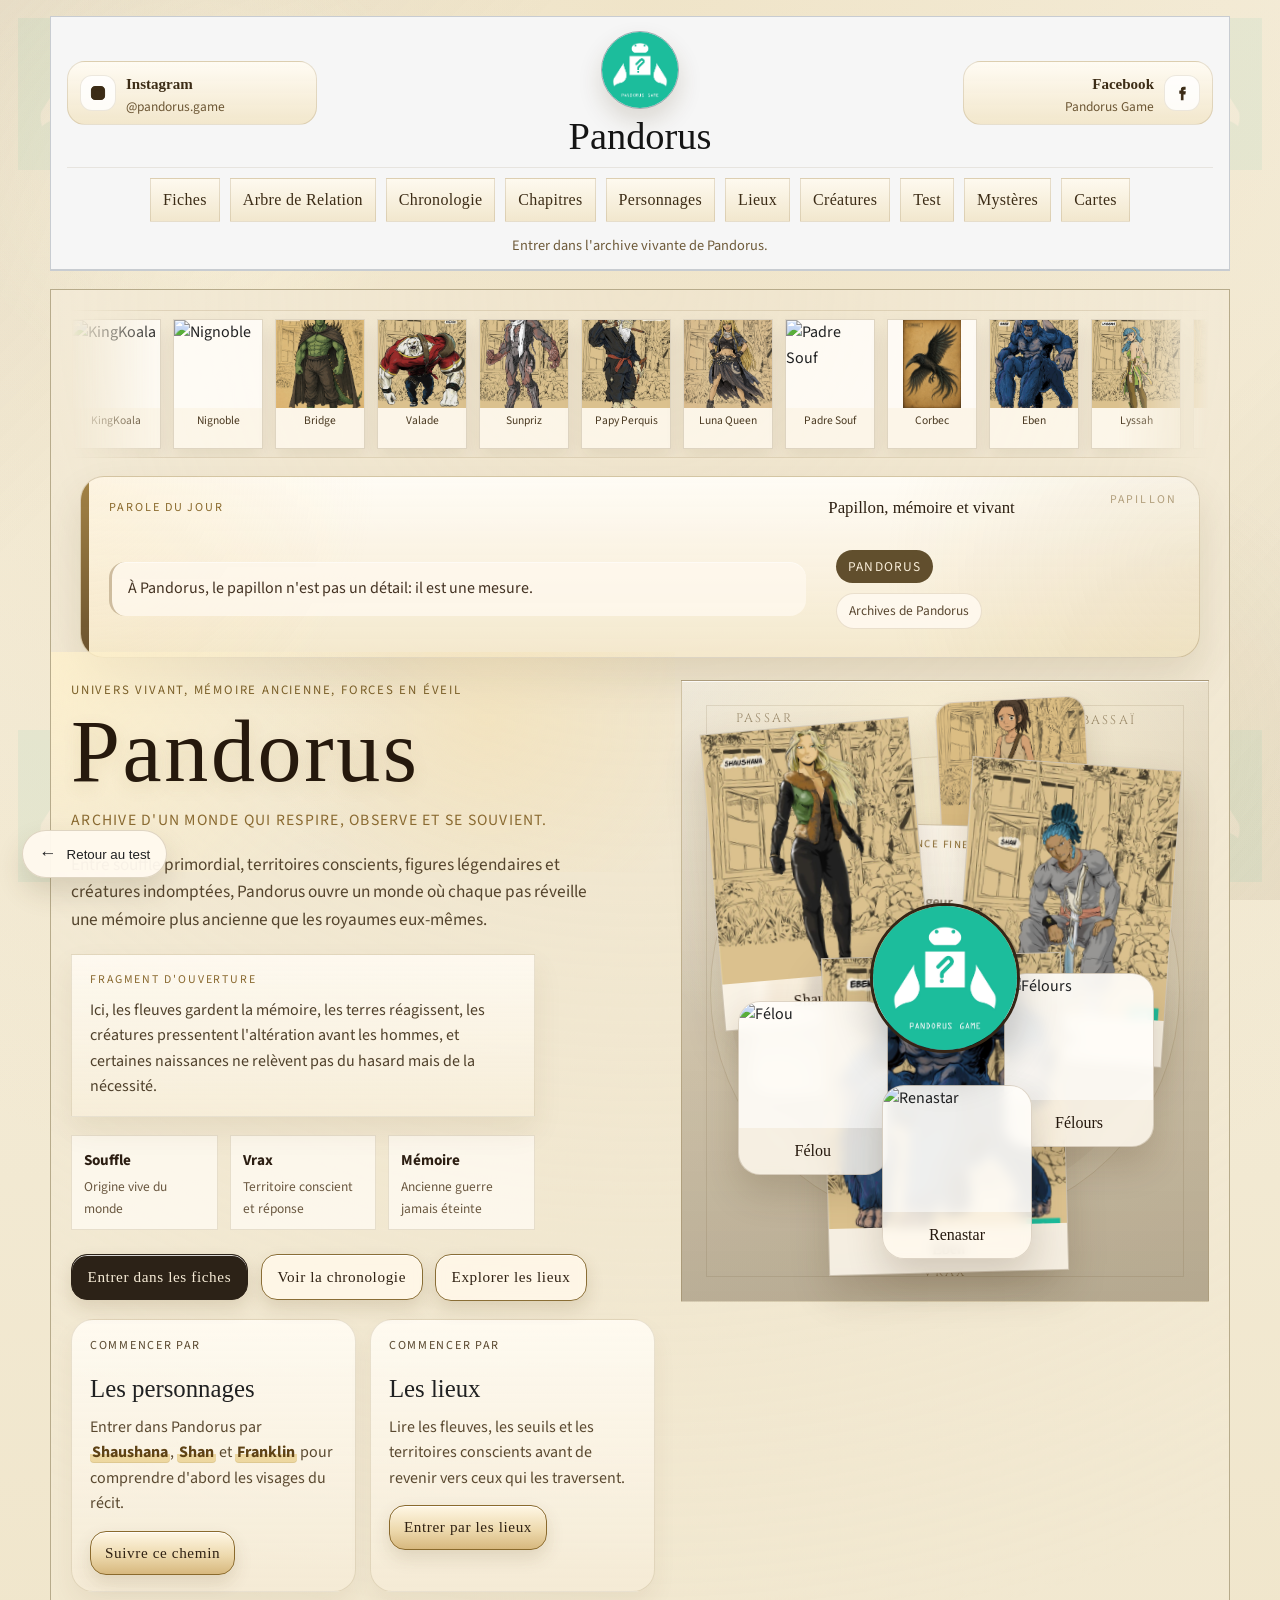
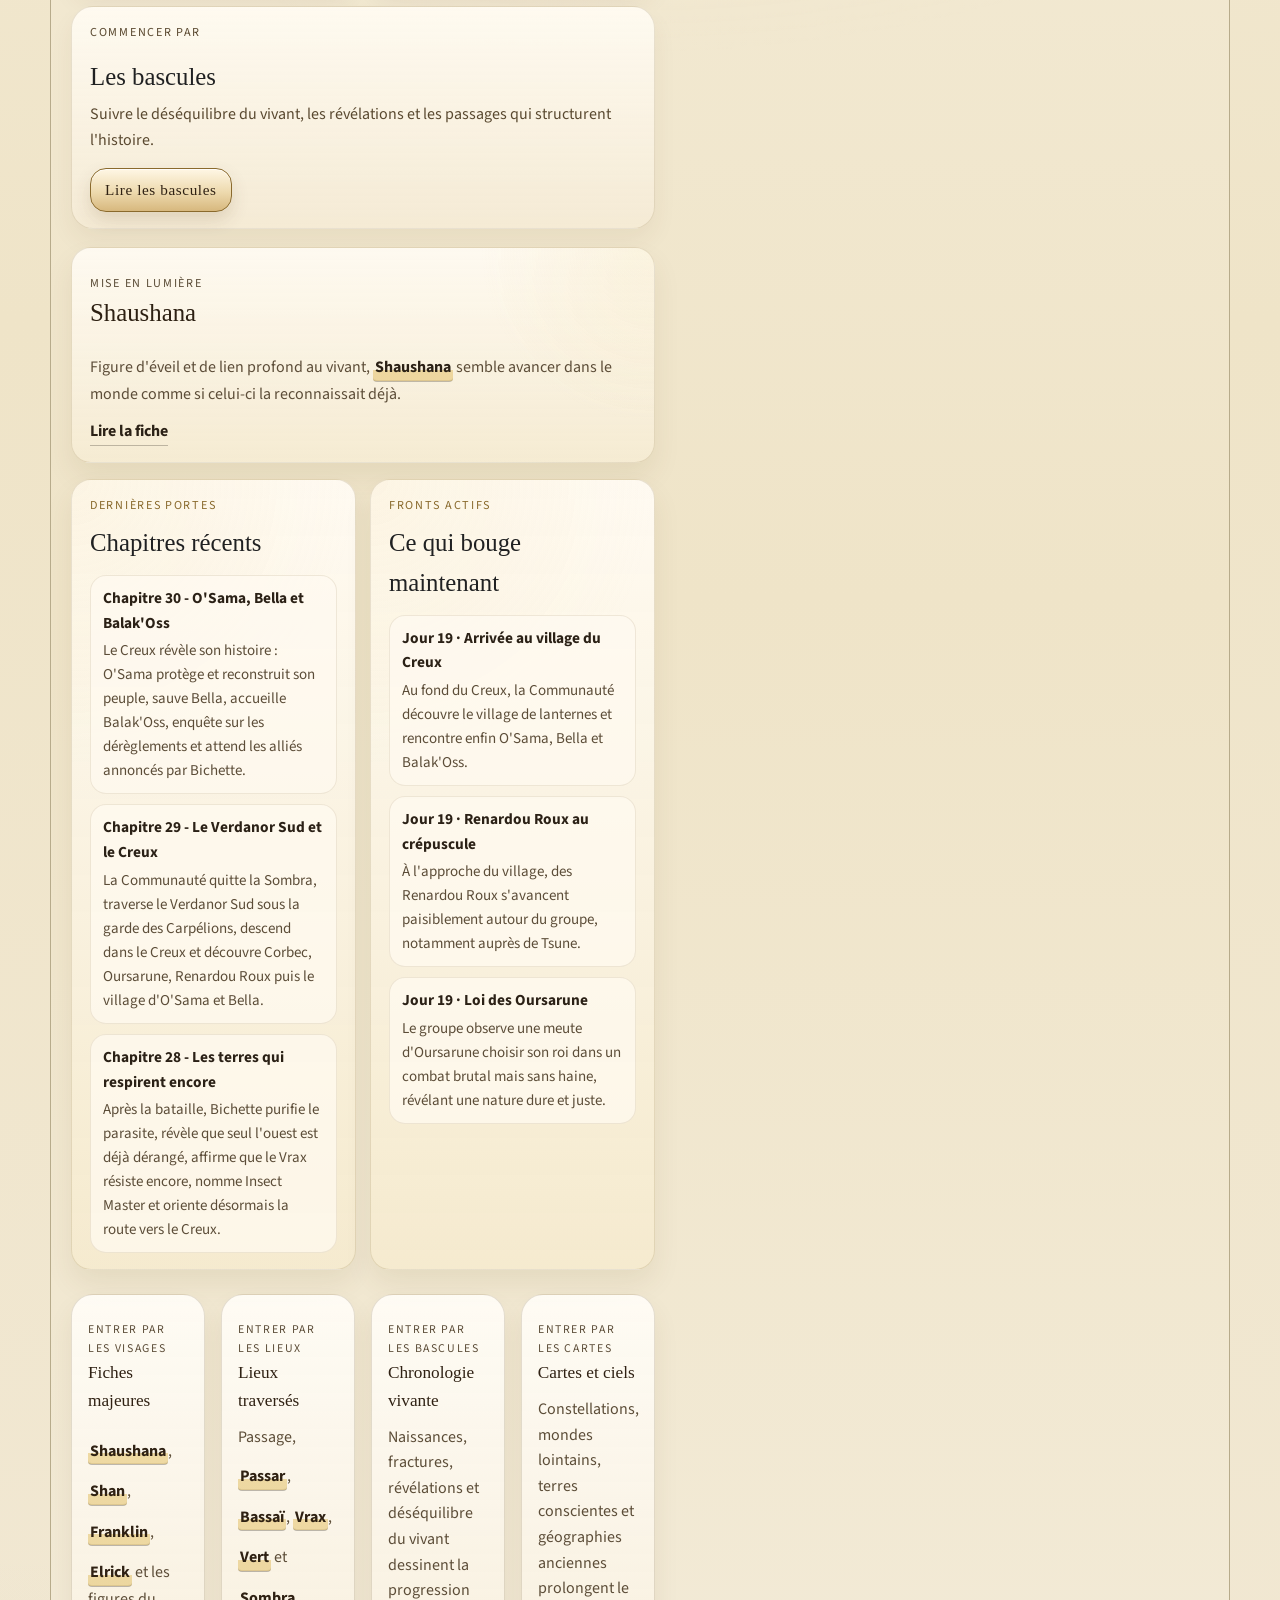
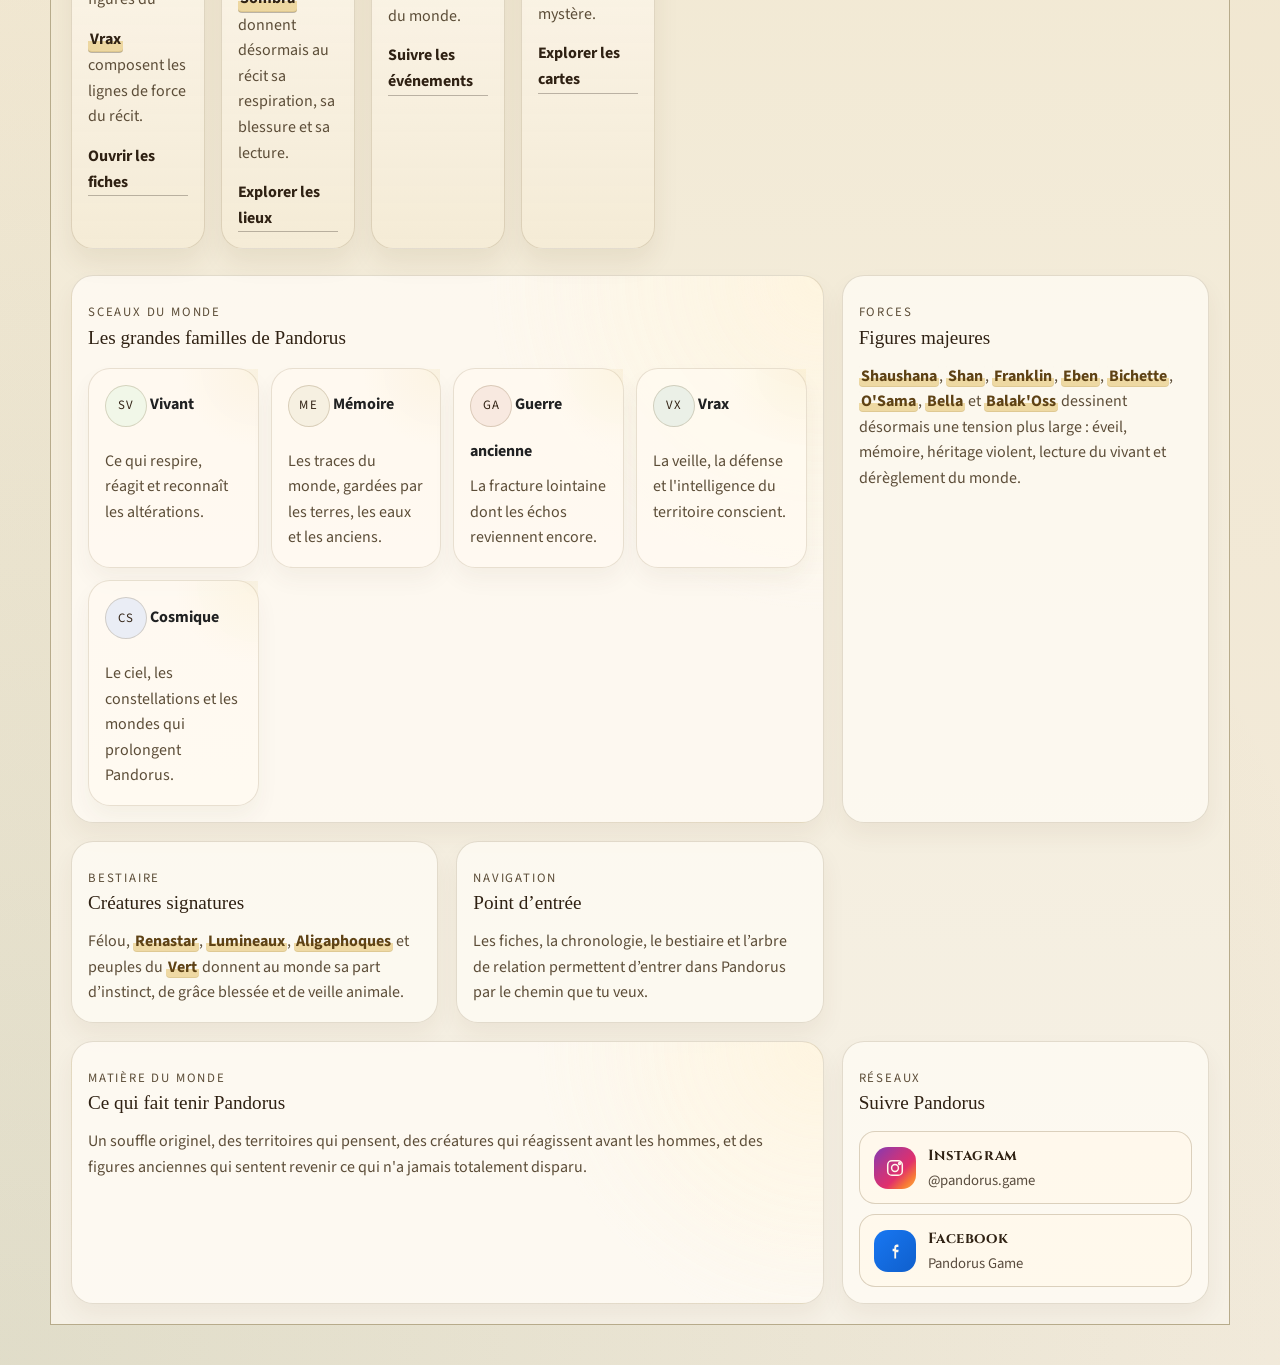
==== commit 8209f714: "Fix logo home anchor" ====
--- a/index.html
+++ b/index.html
@@ -13,7 +13,7 @@
   <div id="intro-overlay" class="intro-overlay" aria-hidden="true">
     <img id="intro-logo" class="intro-logo" src="./media/logo/logo.jpg" alt="Logo Pandorus" fetchpriority="high" decoding="async">
   </div>
-  <div class="page-shell">
+  <div id="top" class="page-shell">
     <header class="hero">
       <nav class="topbar">
         <div class="topbar-upper">
@@ -31,7 +31,7 @@
             </span>
           </a>
 
-          <a class="brand brand-centered" href="#home">
+          <a class="brand brand-centered" href="#top">
             <img class="brand-mark brand-mark-large" src="./media/logo/logo.jpg" alt="Logo Pandorus" fetchpriority="high" decoding="async">
             <div class="brand-copy-centered">
               <h1>Pandorus</h1>
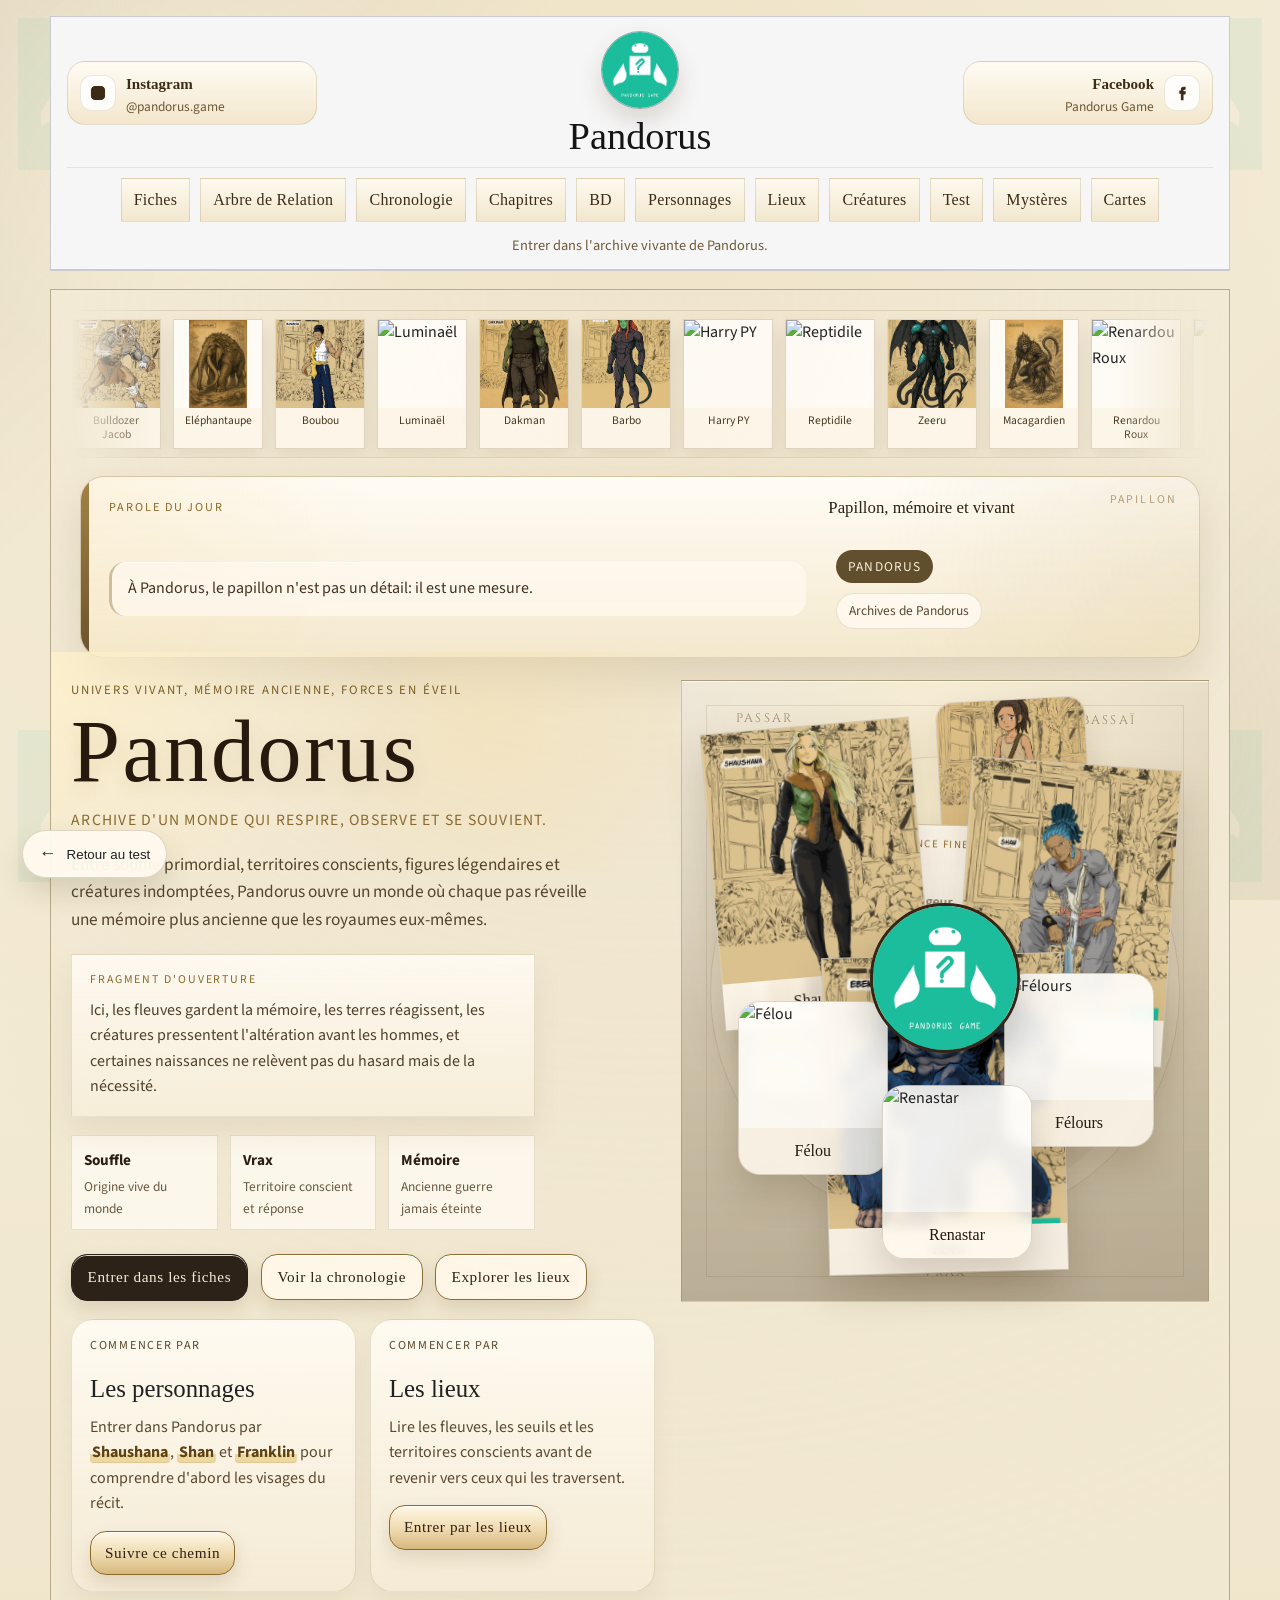
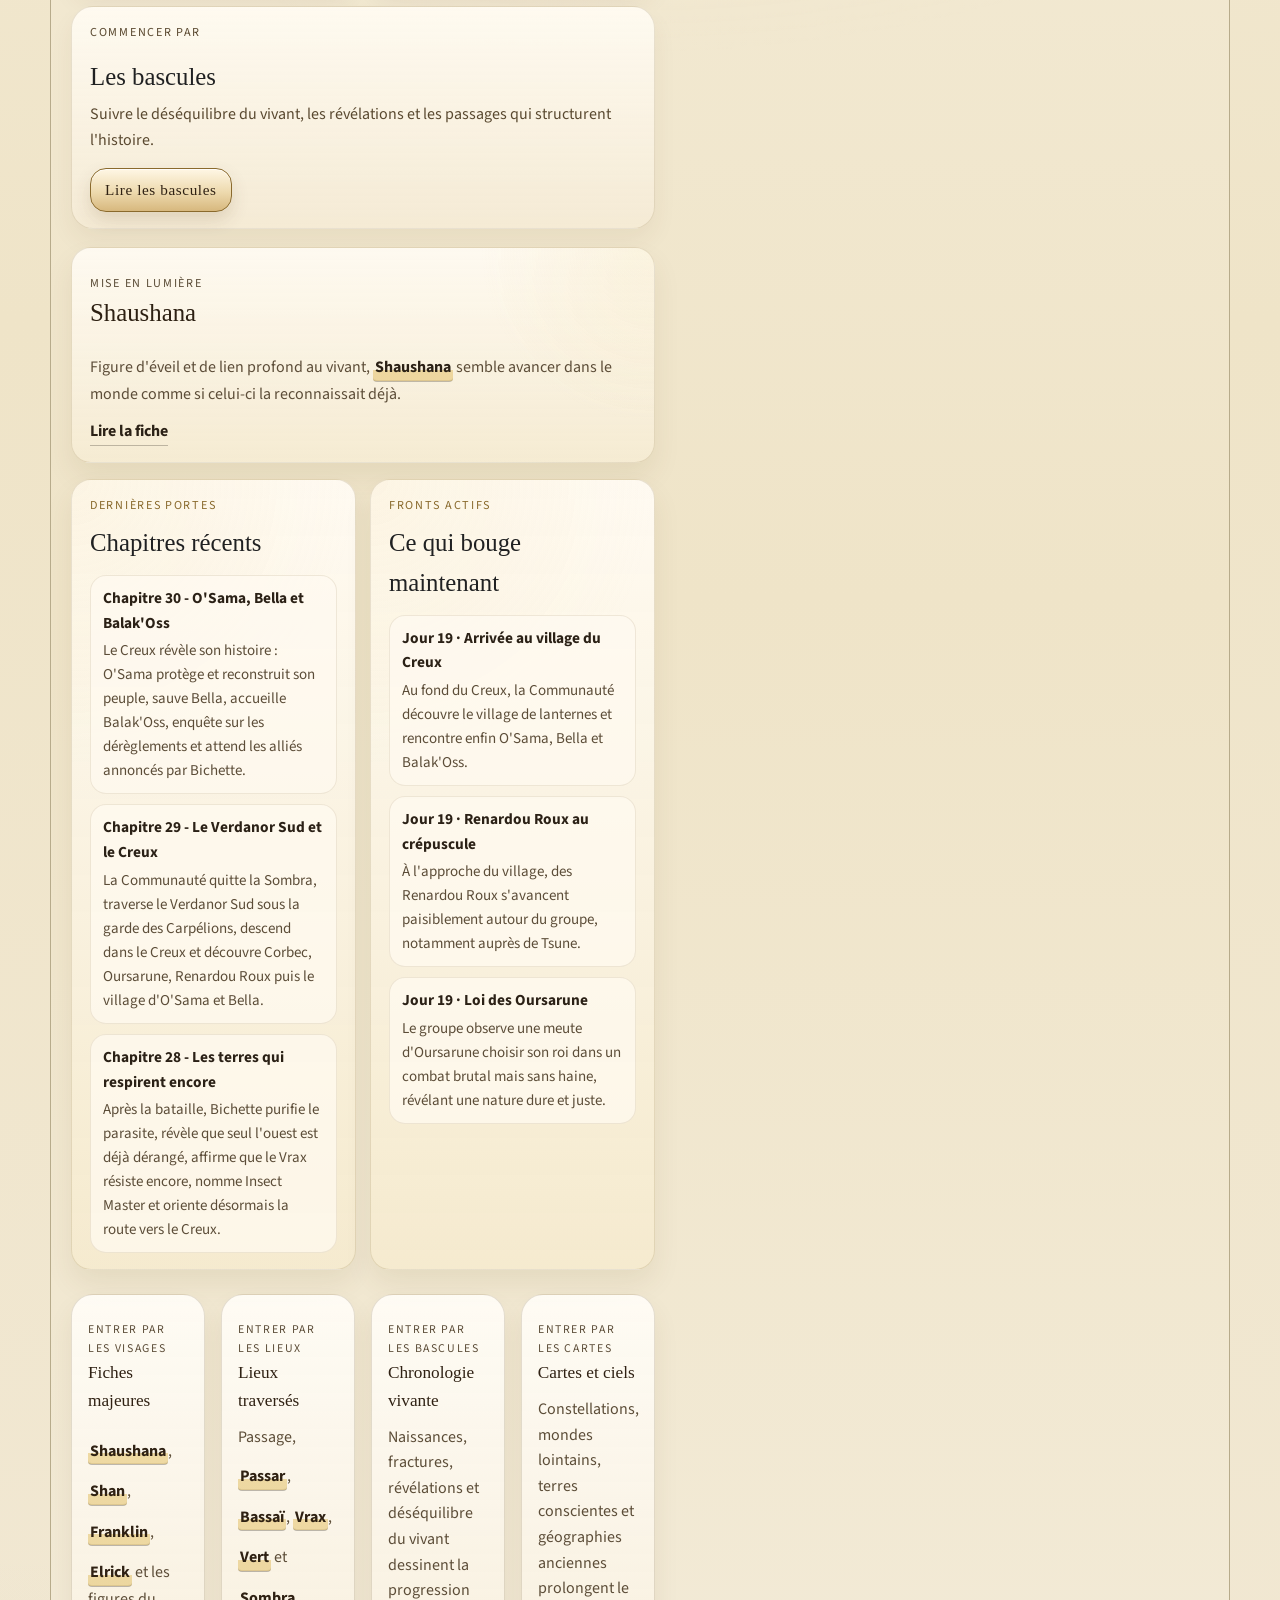
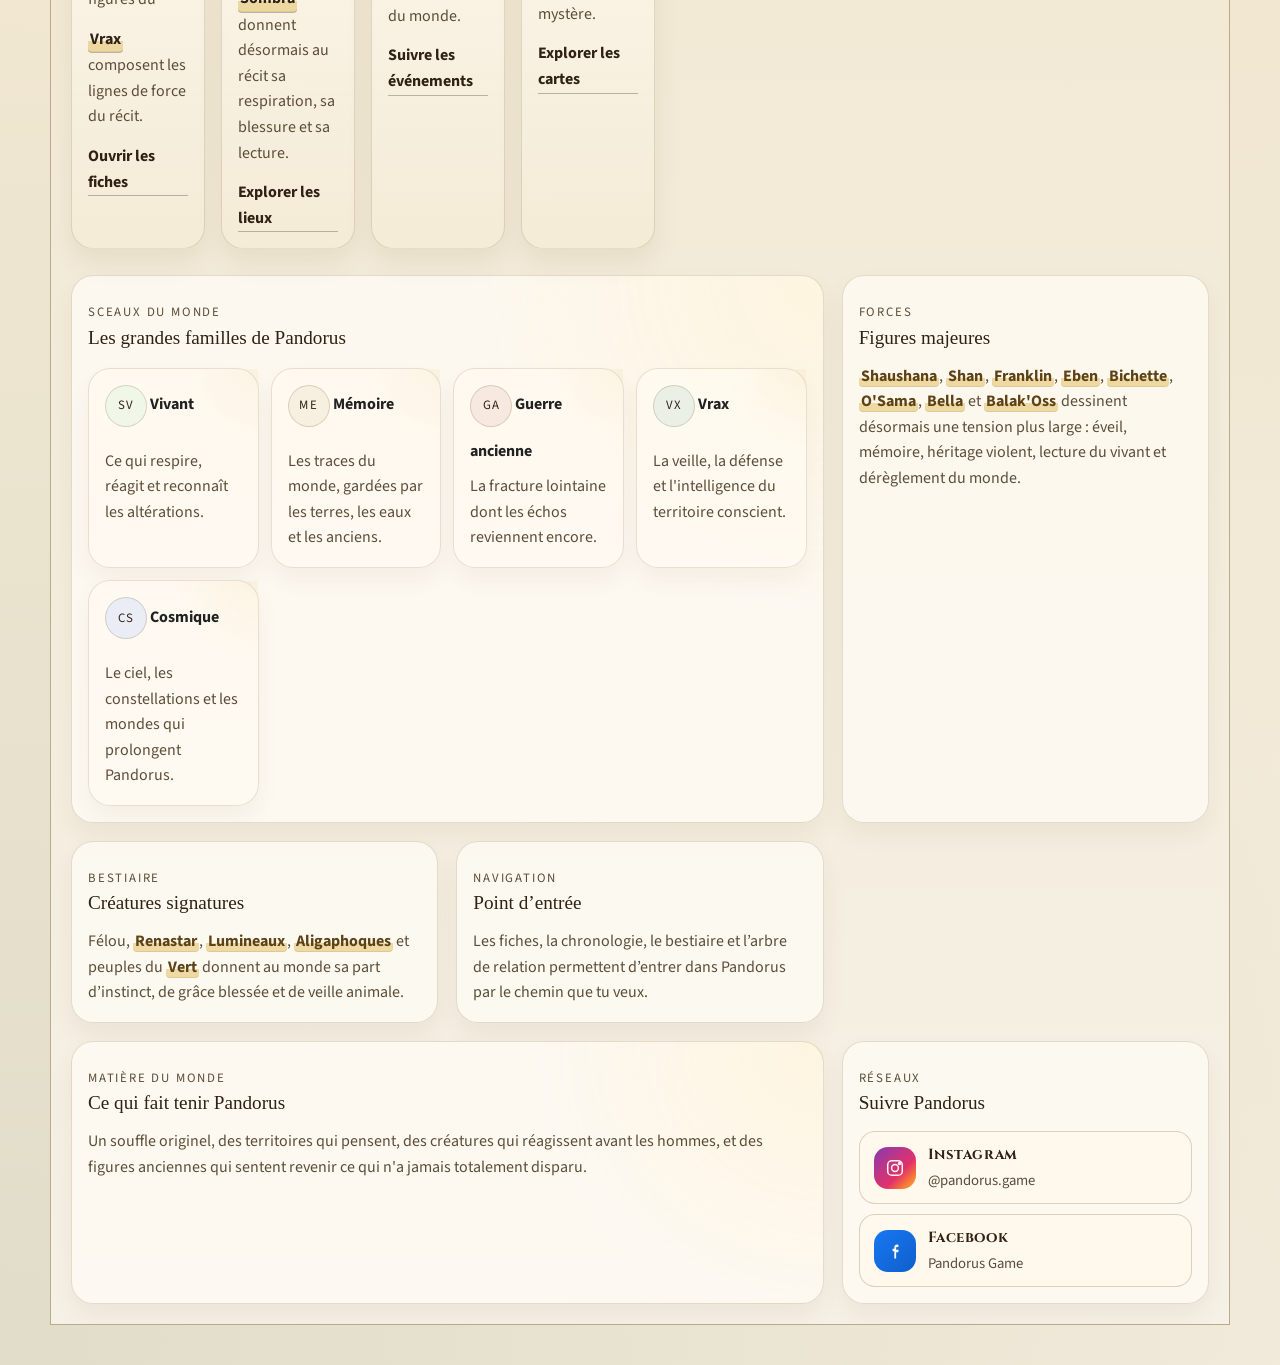
==== commit fec69326: "Add BD Genese section" ====
--- a/index.html
+++ b/index.html
@@ -13,6 +13,19 @@
   <div id="intro-overlay" class="intro-overlay" aria-hidden="true">
     <img id="intro-logo" class="intro-logo" src="./media/logo/logo.jpg" alt="Logo Pandorus" fetchpriority="high" decoding="async">
   </div>
+  <script>
+    window.setTimeout(() => {
+      const overlay = document.getElementById("intro-overlay");
+      if (!overlay) return;
+
+      overlay.classList.add("is-hidden");
+      document.body.classList.remove("intro-playing");
+
+      window.setTimeout(() => {
+        overlay.remove();
+      }, 900);
+    }, 4200);
+  </script>
   <div id="top" class="page-shell">
     <header class="hero">
       <nav class="topbar">
@@ -55,6 +68,7 @@
           <a href="#relations">Arbre de Relation</a>
           <a href="#chronologie">Chronologie</a>
           <a href="#chapitres">Chapitres</a>
+          <a href="#bd">BD</a>
           <a href="#personnages">Personnages</a>
           <a href="#lieux">Lieux</a>
           <a href="#creatures">Créatures</a>
@@ -1567,6 +1581,28 @@
           </div>
           <iframe id="chapter-viewer-frame" class="chapter-viewer-frame" title="Lecteur de chapitre"></iframe>
         </section>
+      </section>
+
+      <section id="bd" class="section" hidden>
+        <div class="section-heading">
+          <h3>BD</h3>
+        </div>
+        <div class="bd-intro">
+          <div class="bd-intro-copy">
+            <p class="eyebrow">Archives dessinées</p>
+            <p class="hero-text">
+              Les planches de Pandorus ouvrent une autre manière d'entrer dans le monde :
+              plus visuelle, plus immédiate, comme une mémoire retrouvée image après image.
+            </p>
+          </div>
+          <div class="bd-intro-seals" aria-hidden="true">
+            <span>Genèse</span>
+            <span>Origine</span>
+            <span>Image</span>
+          </div>
+        </div>
+        <div id="bd-tabs" class="bd-tabs" role="tablist" aria-label="Catégories BD"></div>
+        <div id="bd-gallery" class="bd-gallery"></div>
       </section>
 
       <section id="personnages" class="section" hidden>
--- a/style.css
+++ b/style.css
@@ -3674,6 +3674,7 @@
   .chronology-intro,
   .relations-intro,
   .mysteries-intro,
+  .bd-intro,
   .locations-intro {
     grid-template-columns: 1fr;
   }
@@ -4050,6 +4051,7 @@
   }
 }
 
+.bd-intro,
 .test-intro {
   display: grid;
   grid-template-columns: minmax(0, 1.3fr) minmax(220px, 0.7fr);
@@ -4064,6 +4066,7 @@
   box-shadow: 0 22px 40px rgba(77, 60, 28, 0.09);
 }
 
+.bd-intro-seals,
 .test-intro-seals {
   display: flex;
   flex-wrap: wrap;
@@ -4072,6 +4075,7 @@
   gap: 10px;
 }
 
+.bd-intro-seals span,
 .test-intro-seals span {
   display: inline-flex;
   align-items: center;
@@ -4085,6 +4089,113 @@
   font-size: 0.88rem;
   letter-spacing: 0.08em;
   text-transform: uppercase;
+}
+
+.bd-tabs {
+  display: flex;
+  flex-wrap: wrap;
+  gap: 12px;
+  margin: 0 0 22px;
+}
+
+.bd-tab {
+  display: inline-grid;
+  gap: 3px;
+  min-width: 154px;
+  padding: 13px 18px;
+  border: 1px solid rgba(99, 80, 43, 0.16);
+  border-radius: 18px;
+  background: rgba(255, 250, 242, 0.92);
+  color: var(--ink-strong);
+  text-align: left;
+  cursor: pointer;
+  transition: transform 160ms ease, border-color 160ms ease, box-shadow 160ms ease;
+}
+
+.bd-tab:hover,
+.bd-tab:focus-visible,
+.bd-tab.active {
+  transform: translateY(-1px);
+  border-color: rgba(133, 108, 54, 0.42);
+  box-shadow: 0 14px 28px rgba(77, 60, 28, 0.1);
+  outline: none;
+}
+
+.bd-tab span {
+  font-weight: 700;
+}
+
+.bd-tab small {
+  color: var(--muted);
+  font-size: 0.78rem;
+}
+
+.bd-gallery {
+  display: grid;
+  gap: 18px;
+}
+
+.bd-collection-head {
+  padding: 20px 22px;
+  border: 1px solid rgba(86, 72, 43, 0.14);
+  border-radius: 24px;
+  background:
+    radial-gradient(circle at top right, rgba(184, 157, 99, 0.18), transparent 42%),
+    rgba(255, 251, 244, 0.95);
+  box-shadow: 0 18px 34px rgba(77, 60, 28, 0.08);
+}
+
+.bd-collection-head h4 {
+  margin: 4px 0 8px;
+  font-size: clamp(1.35rem, 2vw, 1.85rem);
+}
+
+.bd-collection-head p:last-child {
+  margin: 0;
+  color: var(--ink-soft);
+  line-height: 1.65;
+}
+
+.bd-pages {
+  display: grid;
+  grid-template-columns: repeat(auto-fit, minmax(240px, 1fr));
+  gap: 18px;
+  align-items: start;
+}
+
+.bd-page-card {
+  margin: 0;
+  overflow: hidden;
+  border: 1px solid rgba(86, 72, 43, 0.14);
+  border-radius: 22px;
+  background: rgba(255, 251, 244, 0.96);
+  box-shadow: 0 16px 30px rgba(77, 60, 28, 0.08);
+  transition: transform 160ms ease, box-shadow 160ms ease, border-color 160ms ease;
+}
+
+.bd-page-card:hover,
+.bd-page-card:focus-within {
+  transform: translateY(-2px);
+  border-color: rgba(133, 108, 54, 0.34);
+  box-shadow: 0 20px 36px rgba(77, 60, 28, 0.12);
+}
+
+.bd-page-card a {
+  display: block;
+  background: #f7f0df;
+}
+
+.bd-page-card img {
+  display: block;
+  width: 100%;
+  height: auto;
+}
+
+.bd-page-card figcaption {
+  padding: 11px 14px 13px;
+  color: var(--ink-strong);
+  font-weight: 700;
+  text-align: center;
 }
 
 .test-shell {
@@ -4375,6 +4486,7 @@
 }
 
 @media (max-width: 900px) {
+  .bd-intro,
   .test-intro,
   .test-result-hero {
     grid-template-columns: 1fr;
@@ -4388,12 +4500,14 @@
     grid-template-columns: 1fr;
   }
 
+  .bd-intro-seals,
   .test-intro-seals {
     justify-content: flex-start;
   }
 }
 
 @media (max-width: 640px) {
+  .bd-intro,
   .test-question-card,
   .test-result,
   .test-progress-card,
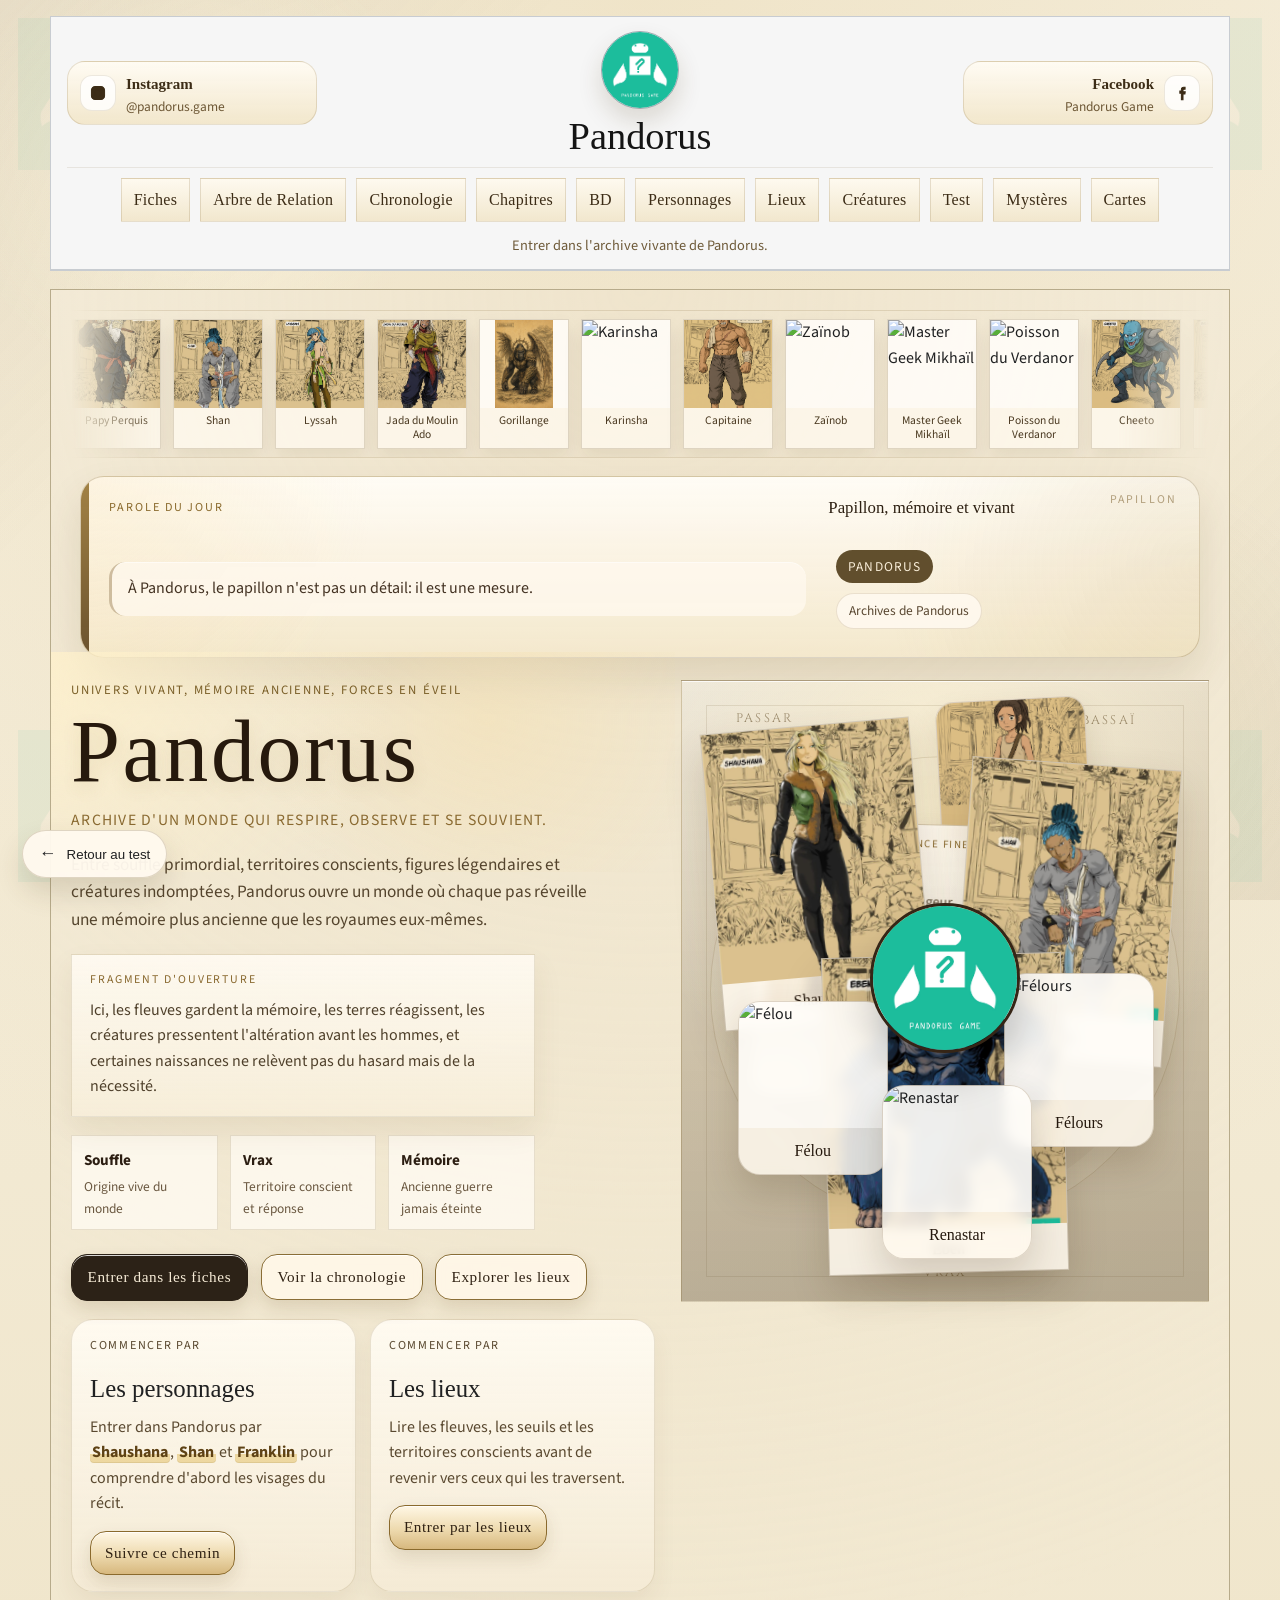
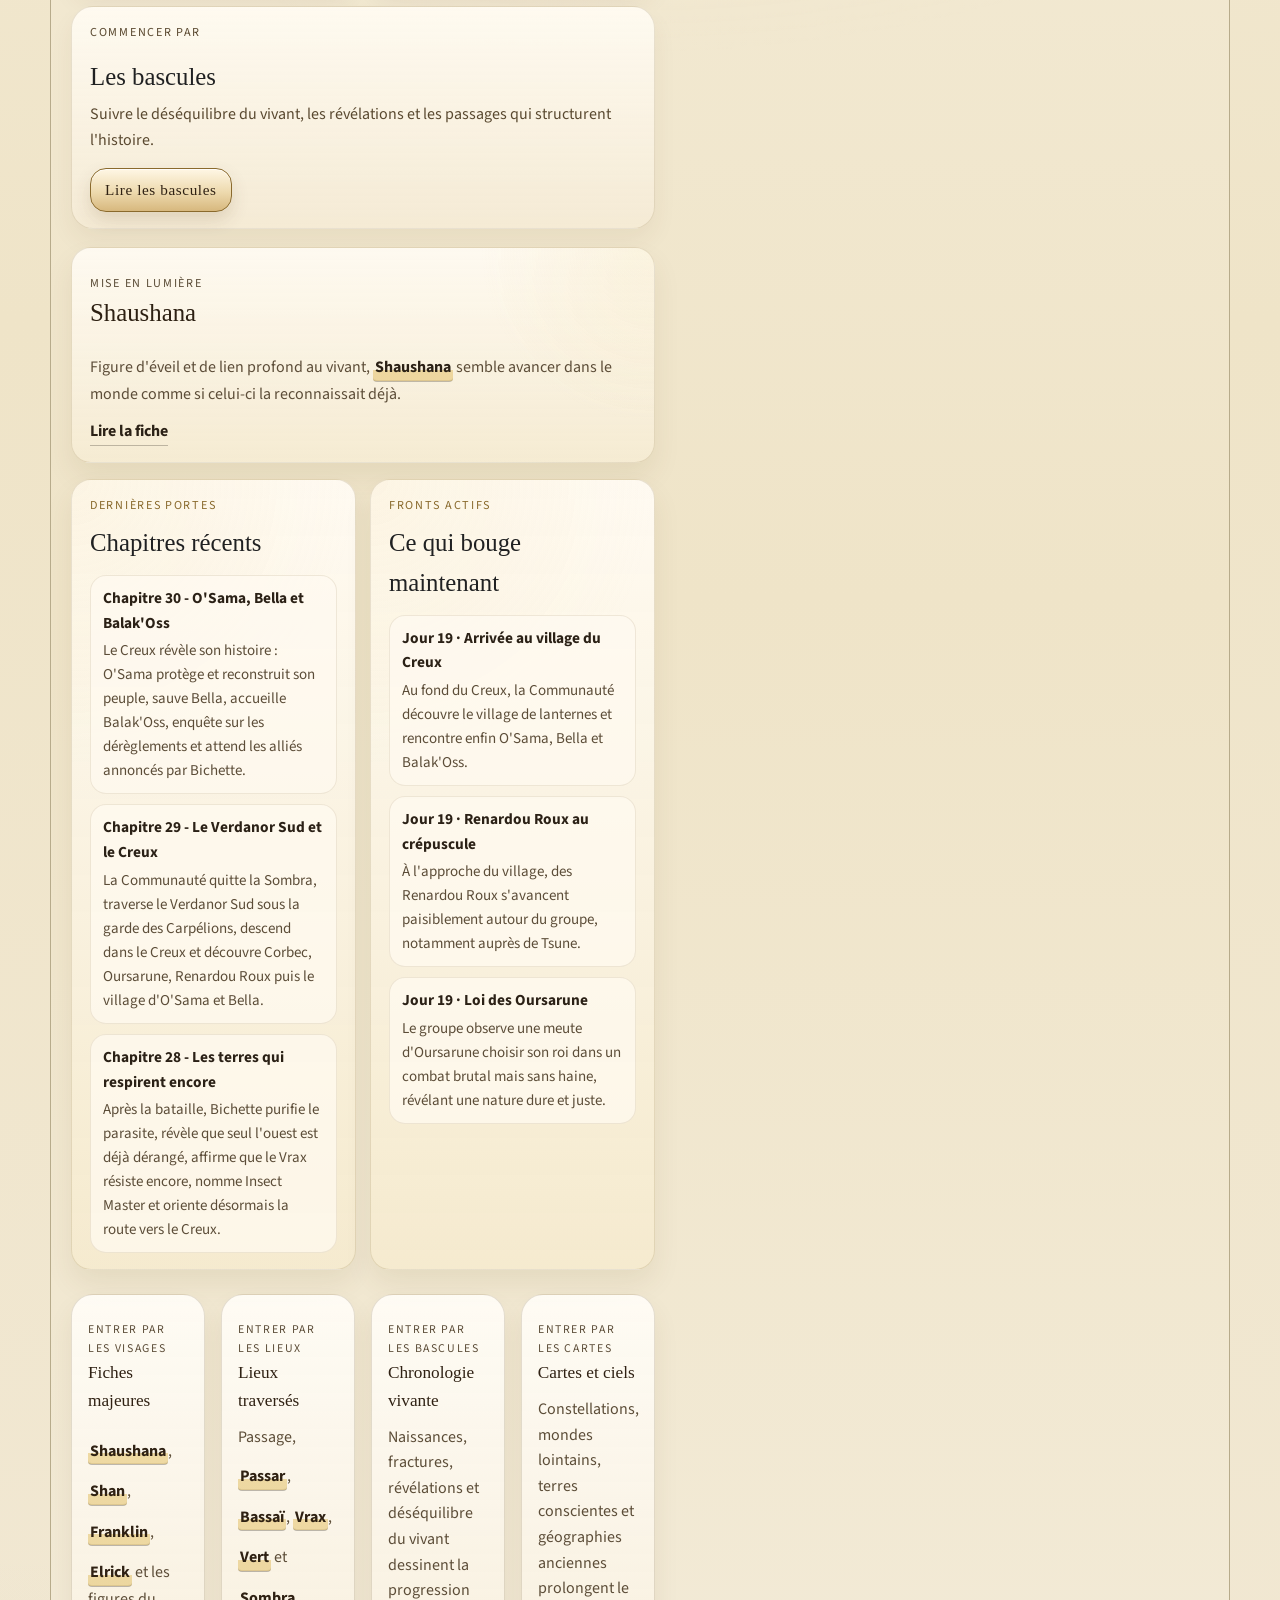
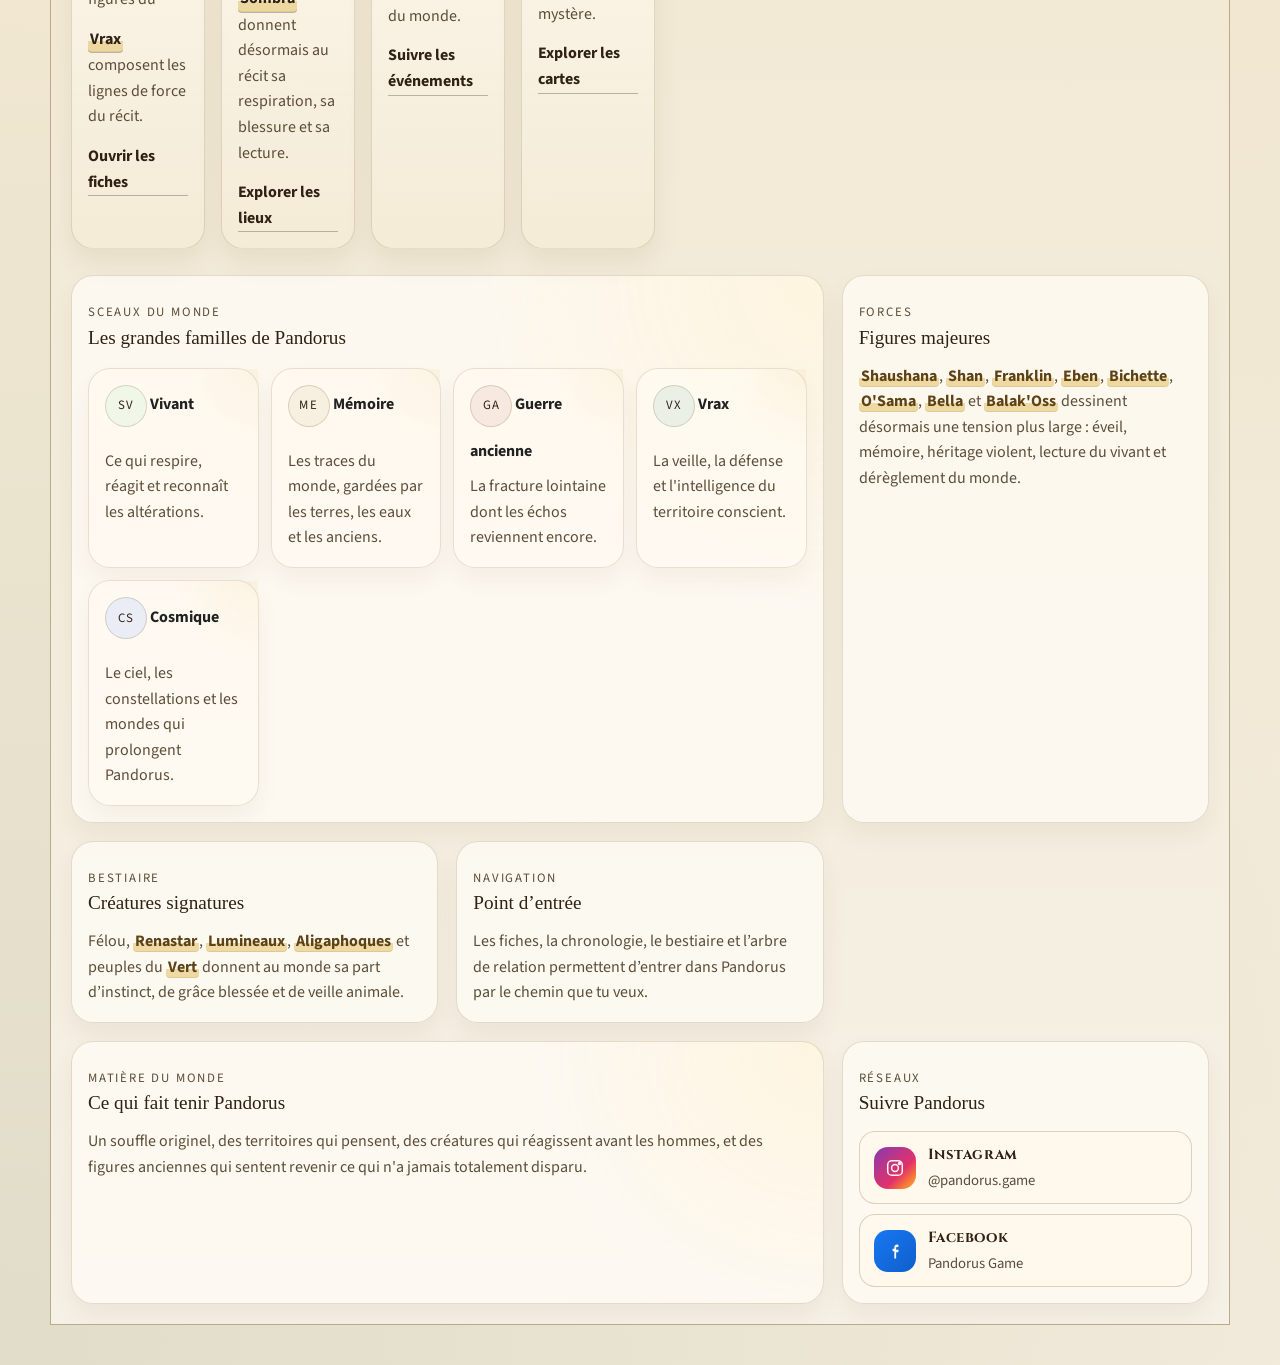
==== commit c8953ce8: "Refine BD Genese reader" ====
--- a/index.html
+++ b/index.html
@@ -1601,8 +1601,17 @@
             <span>Image</span>
           </div>
         </div>
-        <div id="bd-tabs" class="bd-tabs" role="tablist" aria-label="Catégories BD"></div>
+        <div id="bd-collections" class="bd-collections" aria-label="Catégories BD"></div>
         <div id="bd-gallery" class="bd-gallery"></div>
+        <div id="bd-reader" class="bd-reader" hidden>
+          <button id="bd-reader-close" class="bd-reader-close" type="button" aria-label="Fermer la planche">×</button>
+          <button id="bd-reader-prev" class="bd-reader-arrow bd-reader-arrow-left" type="button" aria-label="Planche précédente">‹</button>
+          <figure class="bd-reader-frame">
+            <img id="bd-reader-image" alt="" decoding="async">
+            <figcaption id="bd-reader-caption"></figcaption>
+          </figure>
+          <button id="bd-reader-next" class="bd-reader-arrow bd-reader-arrow-right" type="button" aria-label="Planche suivante">›</button>
+        </div>
       </section>
 
       <section id="personnages" class="section" hidden>
--- a/style.css
+++ b/style.css
@@ -4091,43 +4091,48 @@
   text-transform: uppercase;
 }
 
-.bd-tabs {
-  display: flex;
-  flex-wrap: wrap;
-  gap: 12px;
-  margin: 0 0 22px;
-}
-
-.bd-tab {
-  display: inline-grid;
-  gap: 3px;
-  min-width: 154px;
-  padding: 13px 18px;
+.bd-collections {
+  display: grid;
+  grid-template-columns: repeat(auto-fit, minmax(240px, 1fr));
+  gap: 16px;
+  margin: 0 0 24px;
+}
+
+.bd-collection-card {
+  display: grid;
+  gap: 8px;
+  min-height: 150px;
+  padding: 22px;
   border: 1px solid rgba(99, 80, 43, 0.16);
-  border-radius: 18px;
-  background: rgba(255, 250, 242, 0.92);
+  border-radius: 24px;
+  background:
+    radial-gradient(circle at top right, rgba(197, 169, 107, 0.2), transparent 42%),
+    rgba(255, 250, 242, 0.96);
   color: var(--ink-strong);
   text-align: left;
   cursor: pointer;
   transition: transform 160ms ease, border-color 160ms ease, box-shadow 160ms ease;
 }
 
-.bd-tab:hover,
-.bd-tab:focus-visible,
-.bd-tab.active {
-  transform: translateY(-1px);
+.bd-collection-card:hover,
+.bd-collection-card:focus-visible,
+.bd-collection-card.active {
+  transform: translateY(-2px);
   border-color: rgba(133, 108, 54, 0.42);
-  box-shadow: 0 14px 28px rgba(77, 60, 28, 0.1);
+  box-shadow: 0 18px 34px rgba(77, 60, 28, 0.12);
   outline: none;
 }
 
-.bd-tab span {
-  font-weight: 700;
-}
-
-.bd-tab small {
+.bd-collection-card strong {
+  font-size: clamp(1.35rem, 2vw, 1.85rem);
+}
+
+.bd-collection-kicker,
+.bd-collection-card small {
   color: var(--muted);
-  font-size: 0.78rem;
+  font-size: 0.8rem;
+  letter-spacing: 0.1em;
+  text-transform: uppercase;
 }
 
 .bd-gallery {
@@ -4150,10 +4155,14 @@
   font-size: clamp(1.35rem, 2vw, 1.85rem);
 }
 
-.bd-collection-head p:last-child {
+.bd-collection-head p:not(.eyebrow) {
   margin: 0;
   color: var(--ink-soft);
   line-height: 1.65;
+}
+
+.bd-collection-head .button {
+  margin-top: 14px;
 }
 
 .bd-pages {
@@ -4180,9 +4189,13 @@
   box-shadow: 0 20px 36px rgba(77, 60, 28, 0.12);
 }
 
-.bd-page-card a {
+.bd-page-card button {
   display: block;
+  width: 100%;
+  padding: 0;
+  border: 0;
   background: #f7f0df;
+  cursor: pointer;
 }
 
 .bd-page-card img {
@@ -4196,6 +4209,97 @@
   color: var(--ink-strong);
   font-weight: 700;
   text-align: center;
+}
+
+body.bd-reader-open {
+  overflow: hidden;
+}
+
+.bd-reader {
+  position: fixed;
+  inset: 0;
+  z-index: 80;
+  display: grid;
+  grid-template-columns: 64px minmax(0, 1fr) 64px;
+  align-items: center;
+  gap: 14px;
+  padding: 28px;
+  background: rgba(28, 23, 15, 0.86);
+  backdrop-filter: blur(12px);
+}
+
+.bd-reader[hidden] {
+  display: none;
+}
+
+.bd-reader-frame {
+  display: grid;
+  justify-items: center;
+  gap: 12px;
+  max-height: calc(100vh - 56px);
+  margin: 0;
+}
+
+.bd-reader-frame img {
+  width: auto;
+  max-width: 100%;
+  max-height: calc(100vh - 112px);
+  border: 1px solid rgba(255, 248, 232, 0.42);
+  border-radius: 14px;
+  background: #f7f0df;
+  box-shadow: 0 28px 60px rgba(0, 0, 0, 0.36);
+}
+
+.bd-reader-frame figcaption {
+  color: #fff6df;
+  font-weight: 700;
+  letter-spacing: 0.06em;
+  text-align: center;
+  text-transform: uppercase;
+}
+
+.bd-reader-arrow,
+.bd-reader-close {
+  display: inline-grid;
+  place-items: center;
+  border: 1px solid rgba(255, 248, 232, 0.28);
+  background: rgba(255, 248, 232, 0.12);
+  color: #fff8e8;
+  cursor: pointer;
+  transition: transform 160ms ease, background 160ms ease, opacity 160ms ease;
+}
+
+.bd-reader-arrow {
+  width: 58px;
+  height: 58px;
+  border-radius: 50%;
+  font-size: 2.4rem;
+  line-height: 1;
+}
+
+.bd-reader-close {
+  position: absolute;
+  top: 18px;
+  right: 18px;
+  width: 46px;
+  height: 46px;
+  border-radius: 50%;
+  font-size: 1.6rem;
+}
+
+.bd-reader-arrow:hover,
+.bd-reader-arrow:focus-visible,
+.bd-reader-close:hover,
+.bd-reader-close:focus-visible {
+  transform: translateY(-1px);
+  background: rgba(255, 248, 232, 0.2);
+  outline: none;
+}
+
+.bd-reader-arrow[disabled] {
+  opacity: 0.32;
+  cursor: default;
+  transform: none;
 }
 
 .test-shell {
@@ -4422,6 +4526,20 @@
   background:
     radial-gradient(circle at top right, rgba(197, 169, 107, 0.12), transparent 40%),
     rgba(255, 249, 240, 0.96);
+}
+
+.test-affinity-thumb {
+  overflow: hidden;
+  aspect-ratio: 16 / 10;
+  border-radius: 18px;
+  border: 1px solid rgba(99, 80, 43, 0.14);
+  background: rgba(232, 221, 200, 0.72);
+}
+
+.test-affinity-thumb img {
+  width: 100%;
+  height: 100%;
+  object-fit: cover;
 }
 
 .test-affinity-card h4 {
@@ -4504,6 +4622,17 @@
   .test-intro-seals {
     justify-content: flex-start;
   }
+
+  .bd-reader {
+    grid-template-columns: 52px minmax(0, 1fr) 52px;
+    padding: 22px 12px;
+  }
+
+  .bd-reader-arrow {
+    width: 48px;
+    height: 48px;
+    font-size: 2rem;
+  }
 }
 
 @media (max-width: 640px) {
@@ -4516,6 +4645,29 @@
     border-radius: 22px;
   }
 
+  .bd-reader {
+    grid-template-columns: 1fr 1fr;
+    grid-template-areas:
+      "frame frame"
+      "prev next";
+    align-content: center;
+    gap: 12px;
+  }
+
+  .bd-reader-frame {
+    grid-area: frame;
+  }
+
+  .bd-reader-arrow-left {
+    grid-area: prev;
+    justify-self: end;
+  }
+
+  .bd-reader-arrow-right {
+    grid-area: next;
+    justify-self: start;
+  }
+
   .test-option {
     grid-template-columns: 38px minmax(0, 1fr);
     gap: 12px;
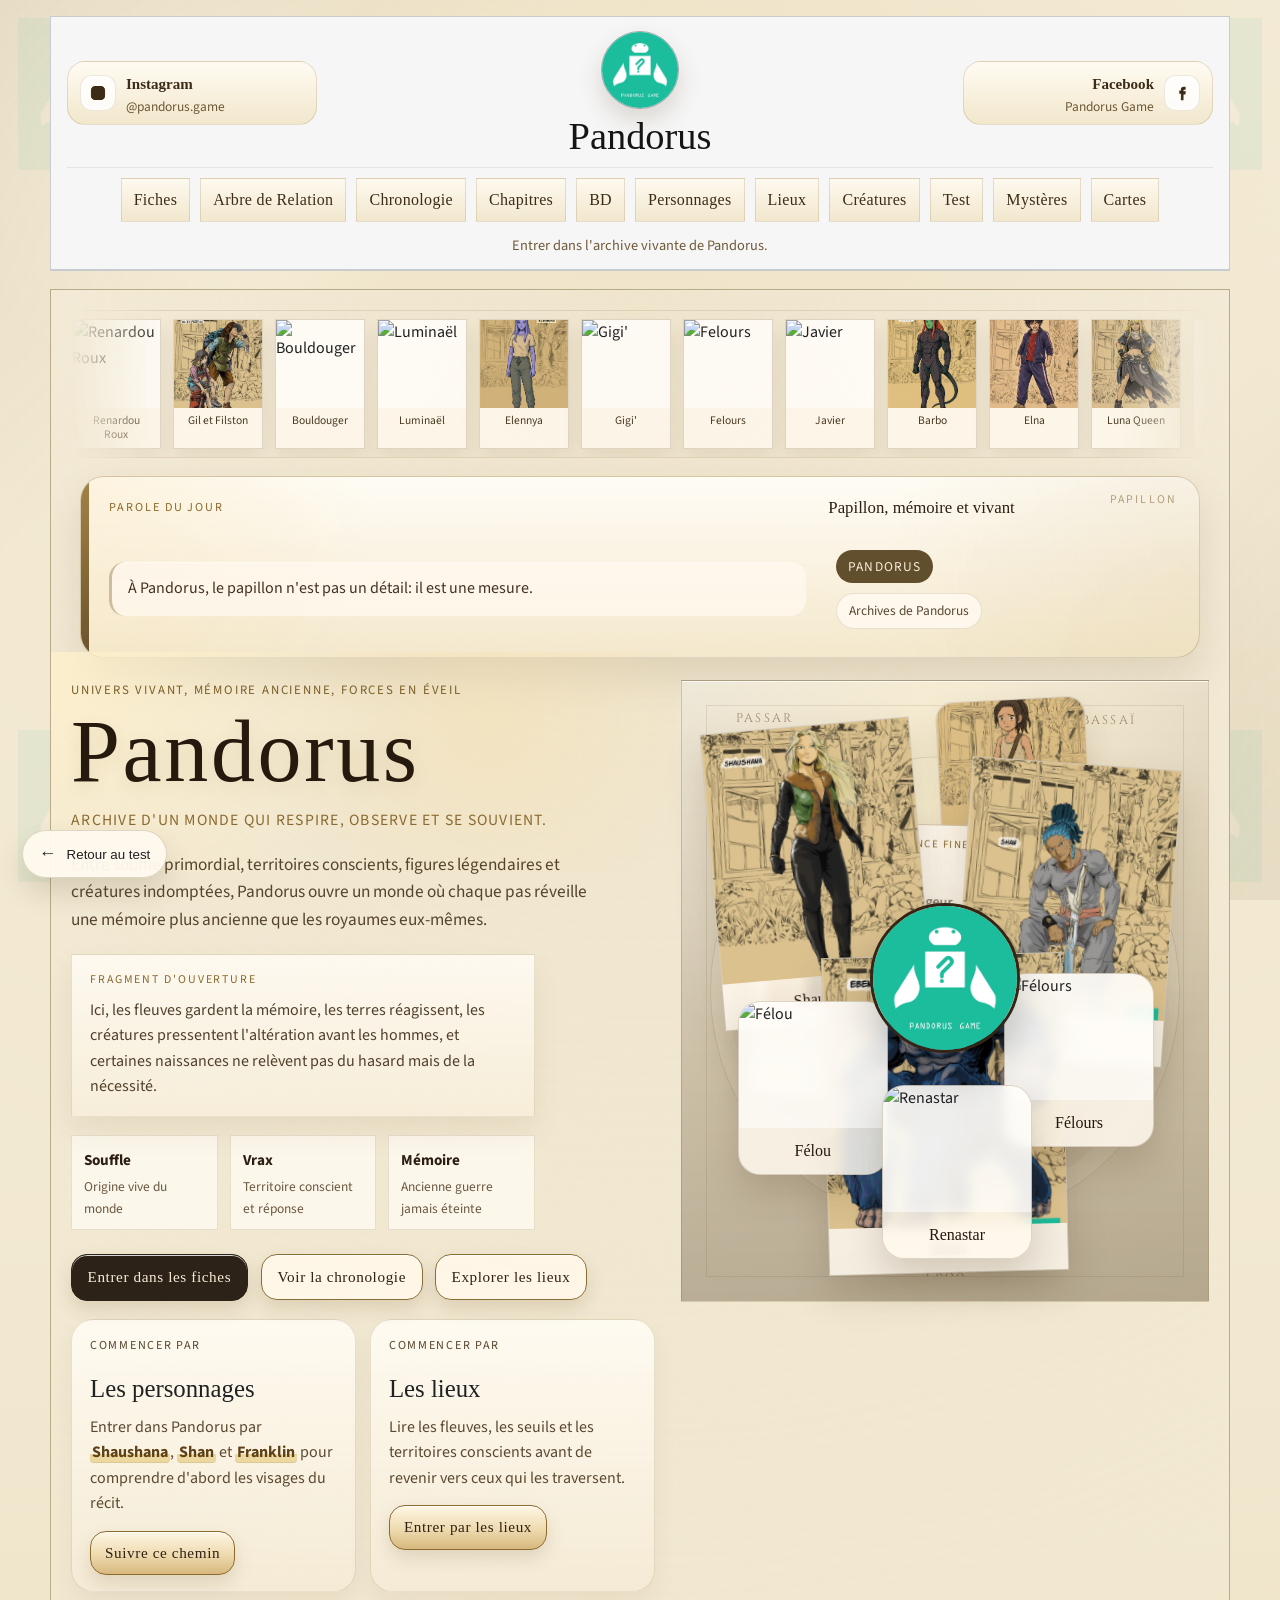
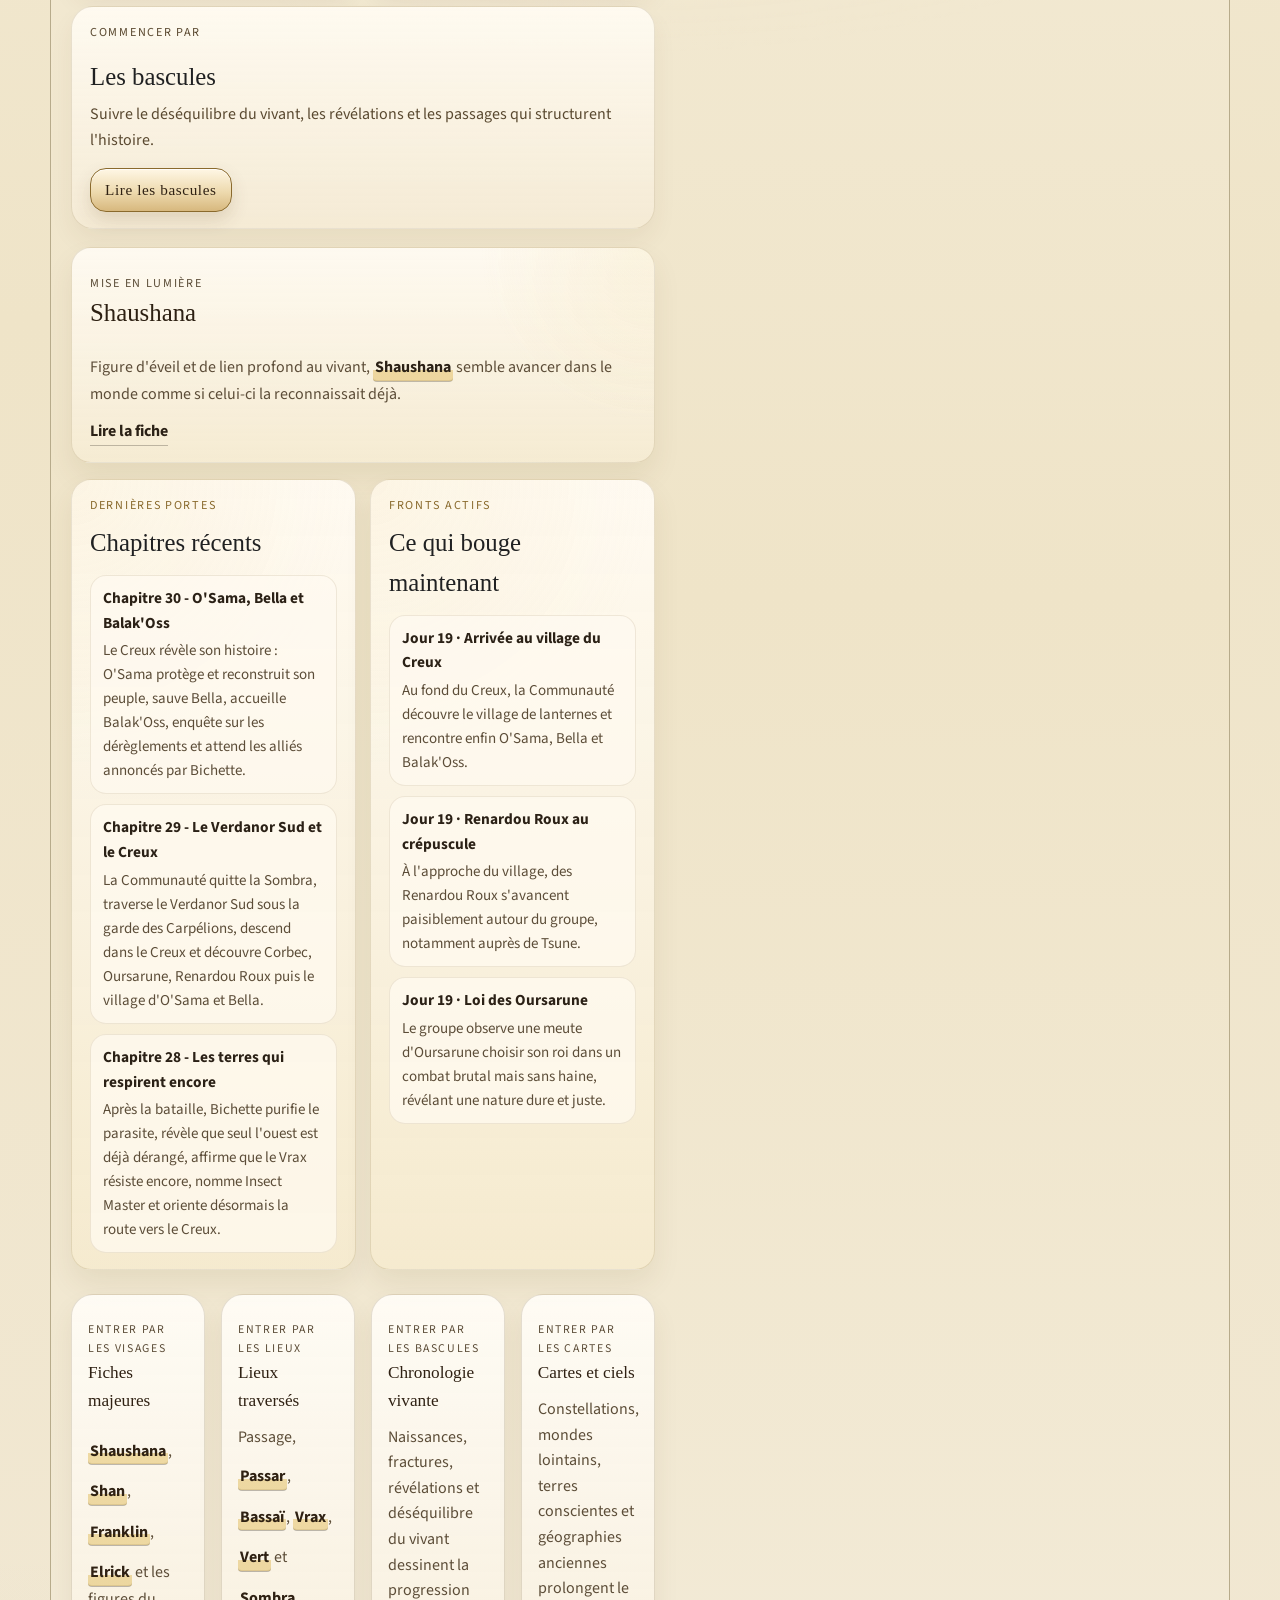
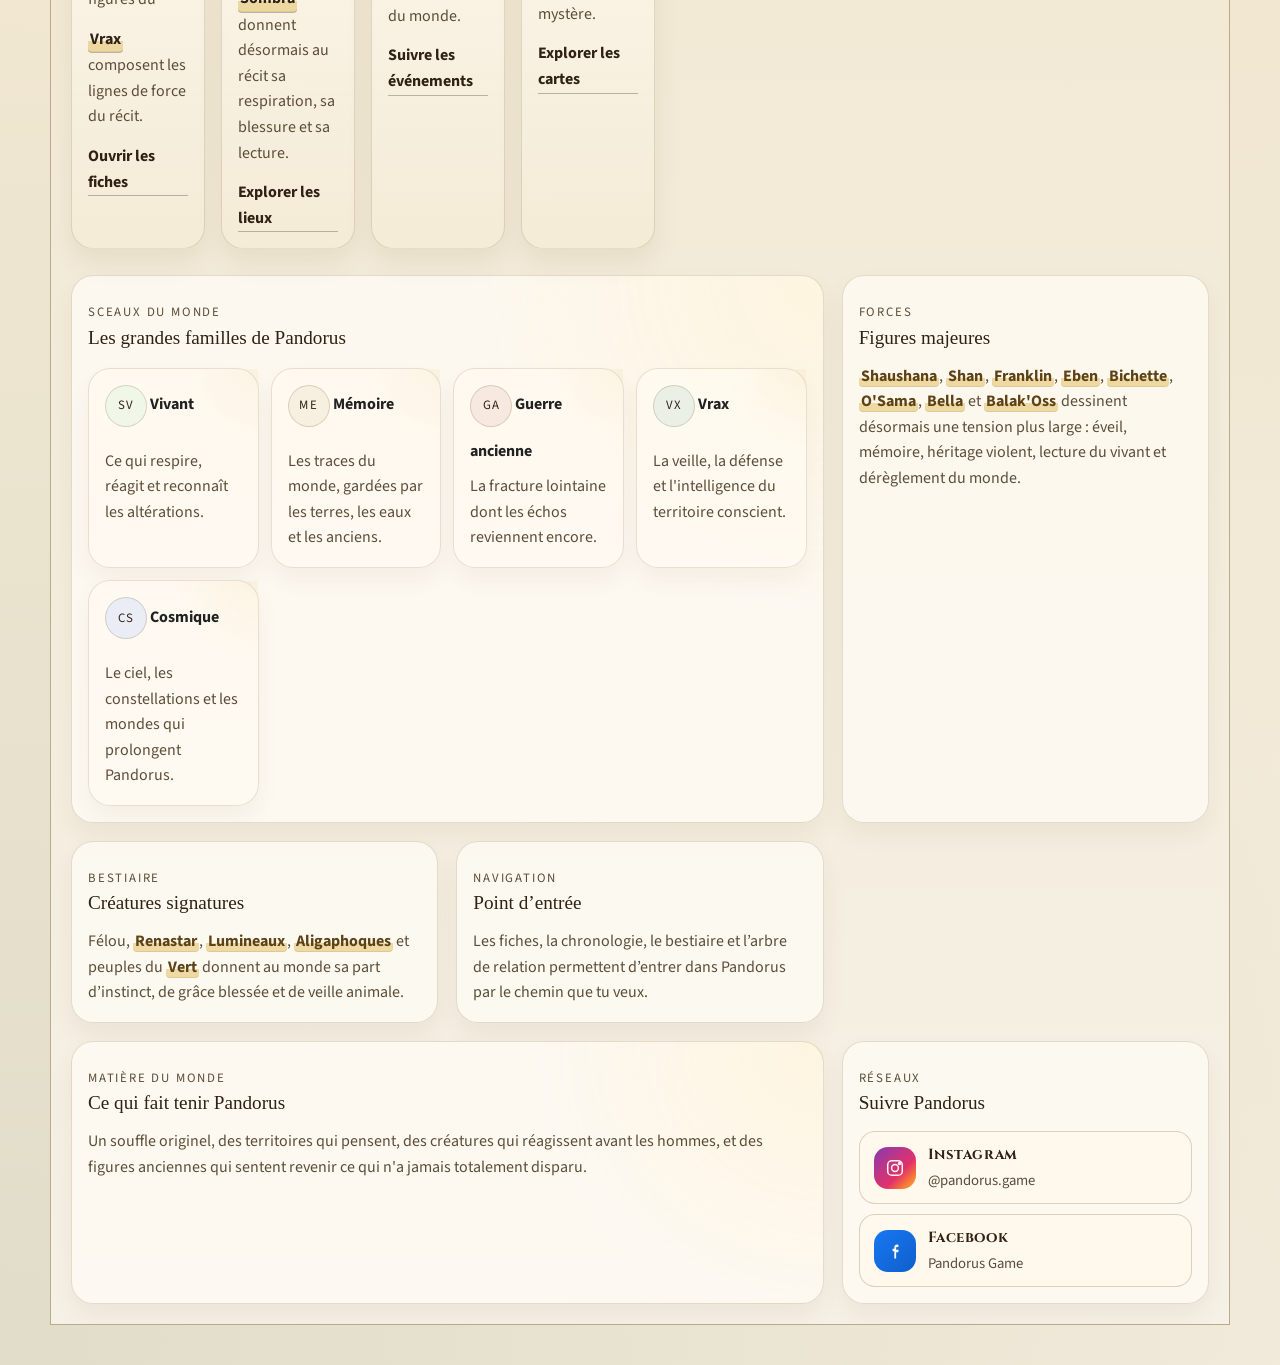
==== commit d0423bf4: "Add BD reader zoom controls" ====
--- a/index.html
+++ b/index.html
@@ -1605,6 +1605,13 @@
         <div id="bd-gallery" class="bd-gallery"></div>
         <div id="bd-reader" class="bd-reader" hidden>
           <button id="bd-reader-close" class="bd-reader-close" type="button" aria-label="Fermer la planche">×</button>
+          <div class="bd-reader-tools" aria-label="Zoom de lecture">
+            <button id="bd-reader-zoom-out" type="button" aria-label="Réduire la planche">−</button>
+            <button id="bd-reader-zoom-reset" type="button" aria-label="Revenir à la taille normale">
+              <span id="bd-reader-zoom-label">100%</span>
+            </button>
+            <button id="bd-reader-zoom-in" type="button" aria-label="Agrandir la planche">+</button>
+          </div>
           <button id="bd-reader-prev" class="bd-reader-arrow bd-reader-arrow-left" type="button" aria-label="Planche précédente">‹</button>
           <figure class="bd-reader-frame">
             <img id="bd-reader-image" alt="" decoding="async">
--- a/style.css
+++ b/style.css
@@ -4216,6 +4216,7 @@
 }
 
 .bd-reader {
+  --bd-reader-zoom: 1;
   position: fixed;
   inset: 0;
   z-index: 80;
@@ -4236,8 +4237,11 @@
   display: grid;
   justify-items: center;
   gap: 12px;
+  overflow: auto;
   max-height: calc(100vh - 56px);
   margin: 0;
+  padding: 4px;
+  scrollbar-color: rgba(255, 248, 232, 0.42) rgba(255, 248, 232, 0.08);
 }
 
 .bd-reader-frame img {
@@ -4248,6 +4252,16 @@
   border-radius: 14px;
   background: #f7f0df;
   box-shadow: 0 28px 60px rgba(0, 0, 0, 0.36);
+}
+
+.bd-reader.is-zoomed .bd-reader-frame {
+  justify-items: start;
+}
+
+.bd-reader.is-zoomed .bd-reader-frame img {
+  width: calc(100% * var(--bd-reader-zoom));
+  max-width: none;
+  max-height: none;
 }
 
 .bd-reader-frame figcaption {
@@ -4285,6 +4299,46 @@
   height: 46px;
   border-radius: 50%;
   font-size: 1.6rem;
+}
+
+.bd-reader-tools {
+  position: absolute;
+  top: 18px;
+  left: 18px;
+  display: inline-flex;
+  overflow: hidden;
+  border: 1px solid rgba(255, 248, 232, 0.28);
+  border-radius: 999px;
+  background: rgba(255, 248, 232, 0.12);
+}
+
+.bd-reader-tools button {
+  display: inline-grid;
+  place-items: center;
+  min-width: 46px;
+  min-height: 42px;
+  padding: 0 14px;
+  border: 0;
+  border-right: 1px solid rgba(255, 248, 232, 0.18);
+  background: transparent;
+  color: #fff8e8;
+  font-weight: 700;
+  cursor: pointer;
+}
+
+.bd-reader-tools button:last-child {
+  border-right: 0;
+}
+
+.bd-reader-tools button:hover,
+.bd-reader-tools button:focus-visible {
+  background: rgba(255, 248, 232, 0.16);
+  outline: none;
+}
+
+.bd-reader-tools button[disabled] {
+  opacity: 0.36;
+  cursor: default;
 }
 
 .bd-reader-arrow:hover,
@@ -4633,6 +4687,11 @@
     height: 48px;
     font-size: 2rem;
   }
+
+  .bd-reader-tools {
+    top: 14px;
+    left: 14px;
+  }
 }
 
 @media (max-width: 640px) {
@@ -4652,10 +4711,22 @@
       "prev next";
     align-content: center;
     gap: 12px;
+    padding-top: 76px;
   }
 
   .bd-reader-frame {
     grid-area: frame;
+    max-height: calc(100vh - 162px);
+  }
+
+  .bd-reader-frame img {
+    max-height: calc(100vh - 212px);
+  }
+
+  .bd-reader-tools button {
+    min-width: 40px;
+    min-height: 38px;
+    padding: 0 11px;
   }
 
   .bd-reader-arrow-left {
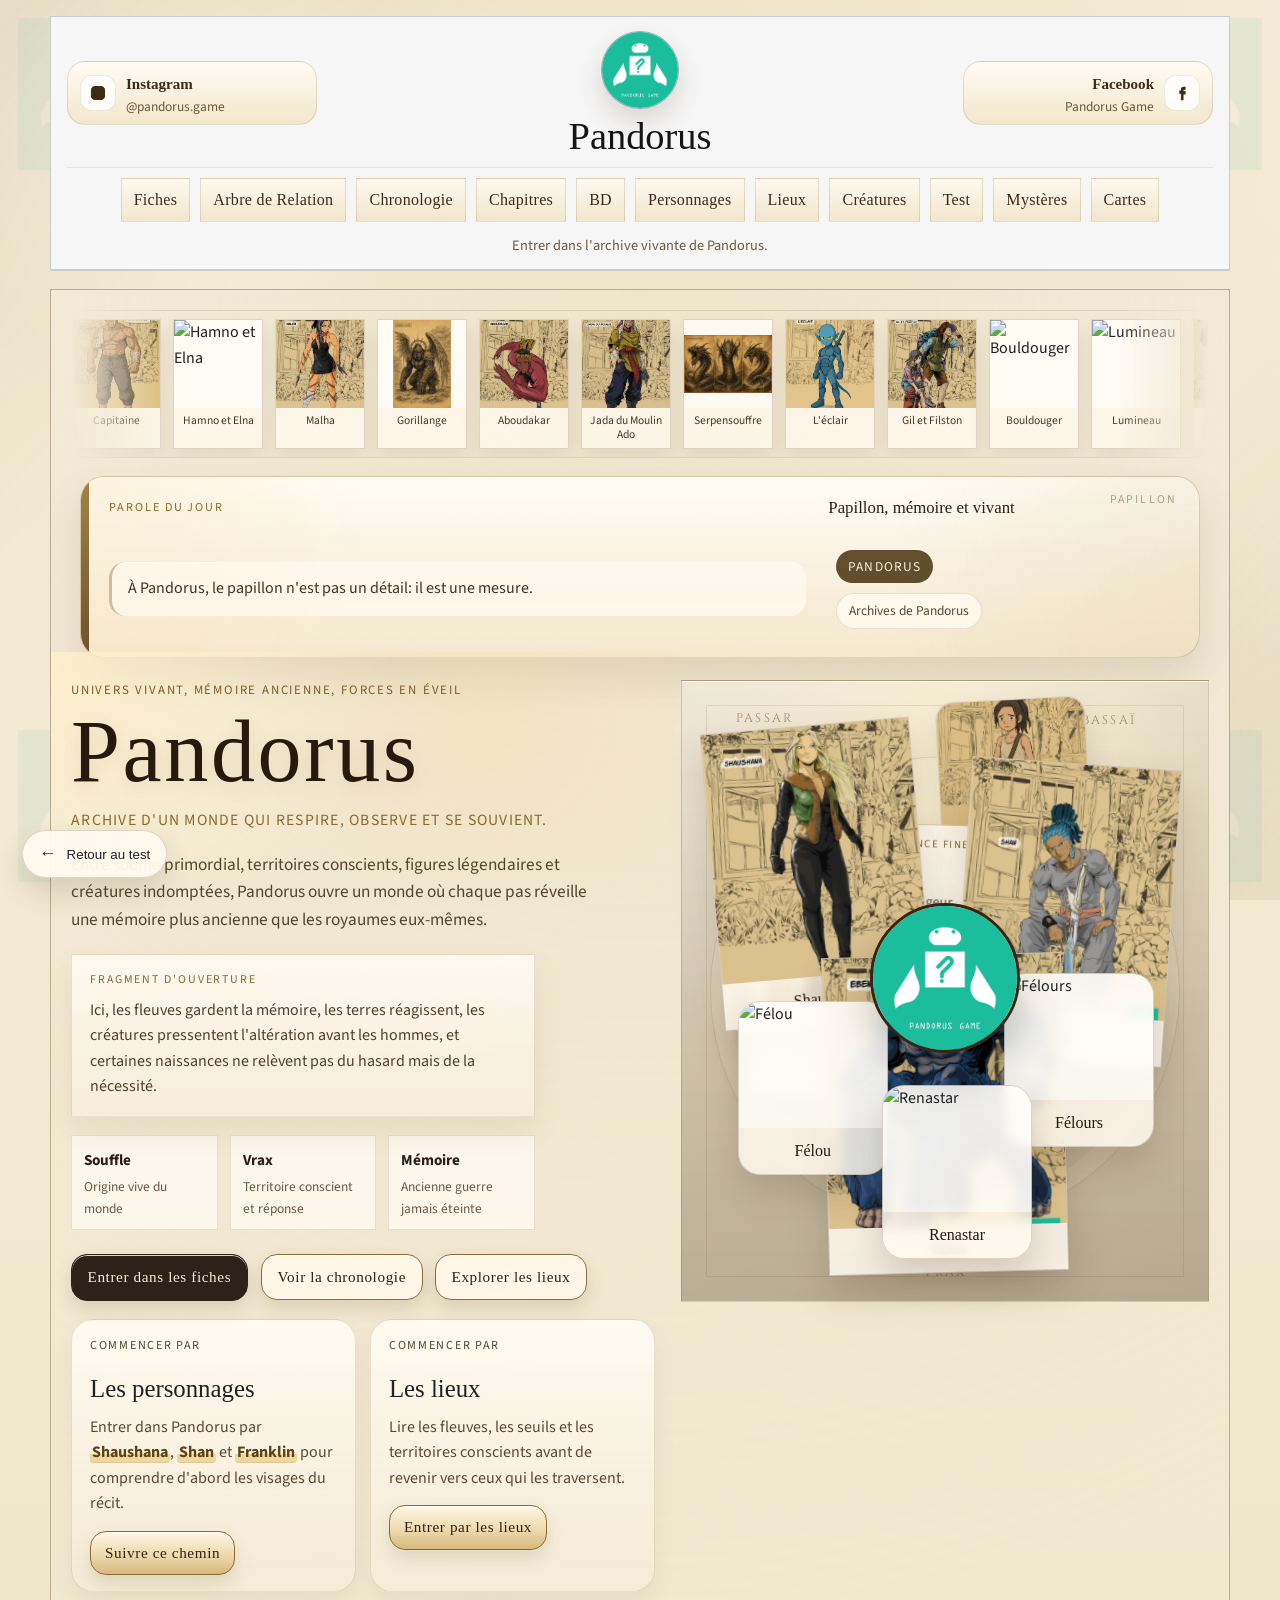
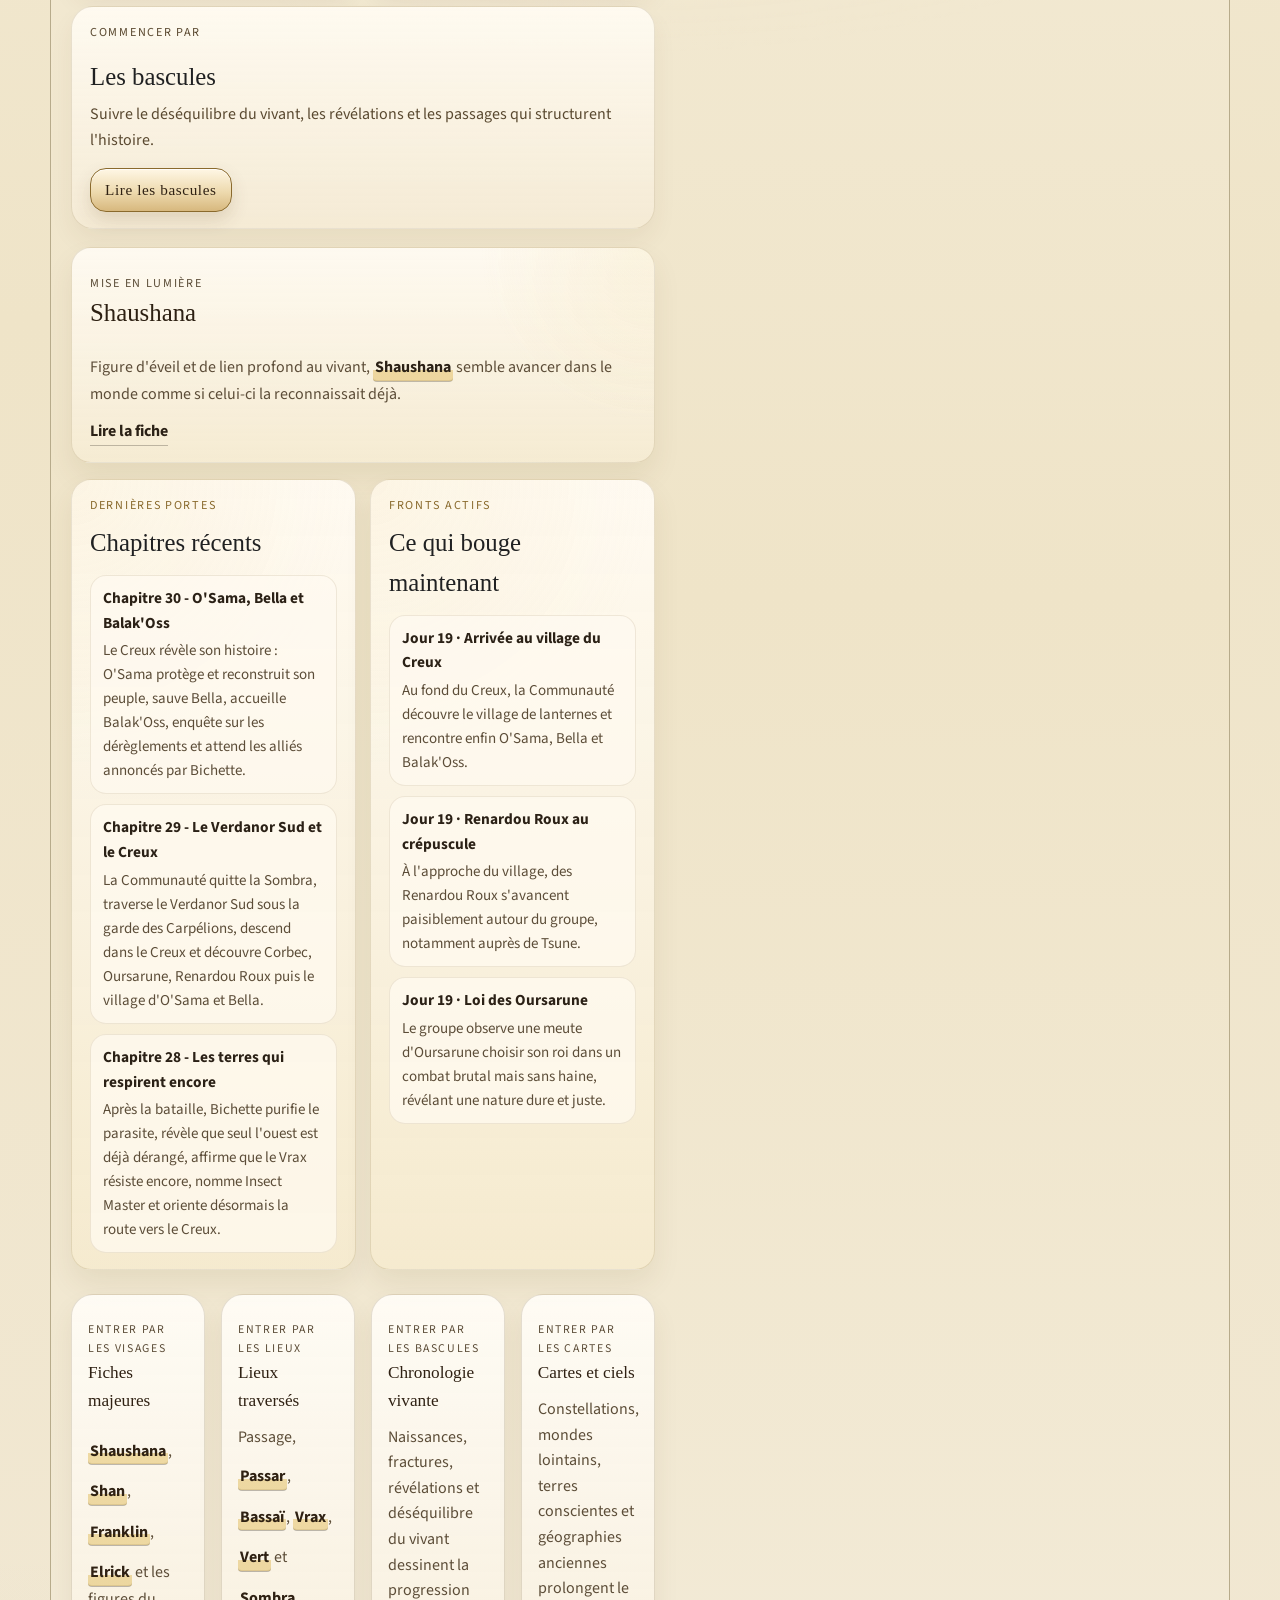
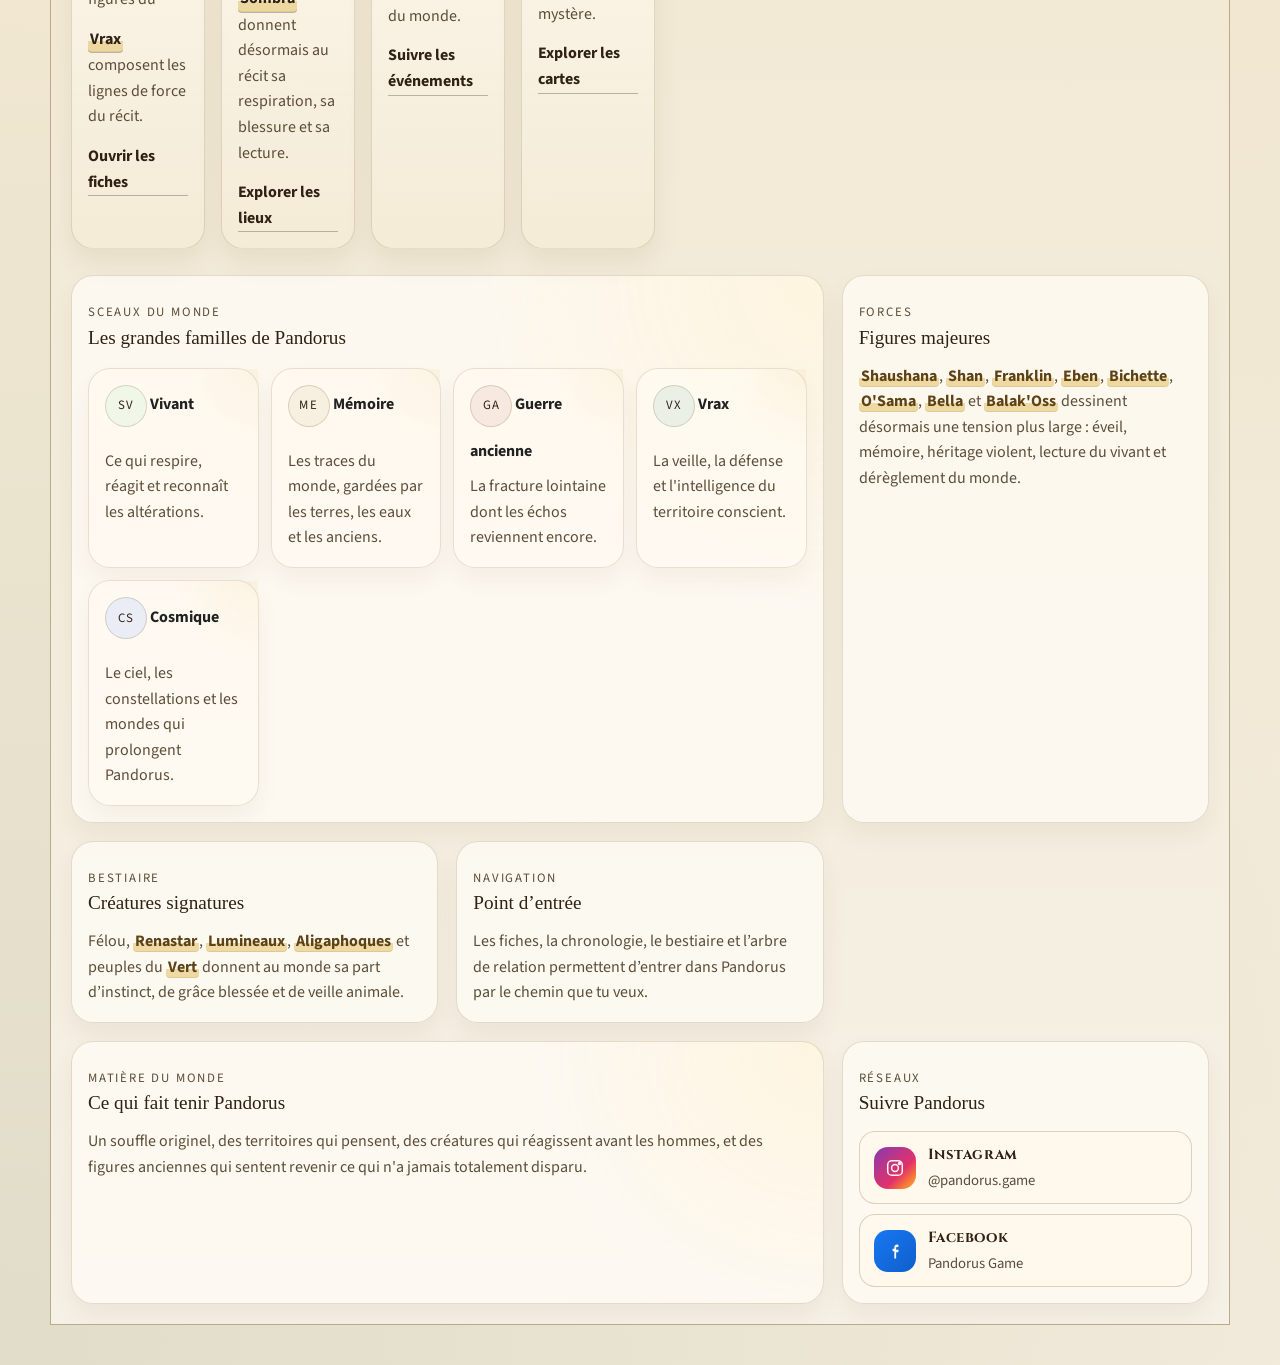
==== commit 38ab22a7: "Refine BD reader zoom slider" ====
--- a/index.html
+++ b/index.html
@@ -1606,11 +1606,11 @@
         <div id="bd-reader" class="bd-reader" hidden>
           <button id="bd-reader-close" class="bd-reader-close" type="button" aria-label="Fermer la planche">×</button>
           <div class="bd-reader-tools" aria-label="Zoom de lecture">
-            <button id="bd-reader-zoom-out" type="button" aria-label="Réduire la planche">−</button>
+            <span class="bd-reader-tool-label">Zoom</span>
+            <input id="bd-reader-zoom-slider" type="range" min="100" max="250" step="1" value="100" aria-label="Agrandir ou réduire la planche">
             <button id="bd-reader-zoom-reset" type="button" aria-label="Revenir à la taille normale">
               <span id="bd-reader-zoom-label">100%</span>
             </button>
-            <button id="bd-reader-zoom-in" type="button" aria-label="Agrandir la planche">+</button>
           </div>
           <button id="bd-reader-prev" class="bd-reader-arrow bd-reader-arrow-left" type="button" aria-label="Planche précédente">‹</button>
           <figure class="bd-reader-frame">
--- a/style.css
+++ b/style.css
@@ -4306,39 +4306,48 @@
   top: 18px;
   left: 18px;
   display: inline-flex;
+  align-items: center;
+  gap: 10px;
   overflow: hidden;
   border: 1px solid rgba(255, 248, 232, 0.28);
   border-radius: 999px;
   background: rgba(255, 248, 232, 0.12);
+  padding: 0 0 0 14px;
+}
+
+.bd-reader-tool-label {
+  color: #fff8e8;
+  font-size: 0.78rem;
+  font-weight: 700;
+  letter-spacing: 0.08em;
+  text-transform: uppercase;
+}
+
+.bd-reader-tools input[type="range"] {
+  width: min(28vw, 260px);
+  min-width: 140px;
+  accent-color: #fff1bf;
+  cursor: pointer;
 }
 
 .bd-reader-tools button {
   display: inline-grid;
   place-items: center;
-  min-width: 46px;
+  min-width: 64px;
   min-height: 42px;
   padding: 0 14px;
   border: 0;
-  border-right: 1px solid rgba(255, 248, 232, 0.18);
+  border-left: 1px solid rgba(255, 248, 232, 0.18);
   background: transparent;
   color: #fff8e8;
   font-weight: 700;
   cursor: pointer;
 }
 
-.bd-reader-tools button:last-child {
-  border-right: 0;
-}
-
 .bd-reader-tools button:hover,
 .bd-reader-tools button:focus-visible {
   background: rgba(255, 248, 232, 0.16);
   outline: none;
-}
-
-.bd-reader-tools button[disabled] {
-  opacity: 0.36;
-  cursor: default;
 }
 
 .bd-reader-arrow:hover,
@@ -4692,6 +4701,10 @@
     top: 14px;
     left: 14px;
   }
+
+  .bd-reader-tools input[type="range"] {
+    width: 180px;
+  }
 }
 
 @media (max-width: 640px) {
@@ -4724,9 +4737,18 @@
   }
 
   .bd-reader-tools button {
-    min-width: 40px;
+    min-width: 58px;
     min-height: 38px;
     padding: 0 11px;
+  }
+
+  .bd-reader-tool-label {
+    display: none;
+  }
+
+  .bd-reader-tools input[type="range"] {
+    width: 42vw;
+    min-width: 120px;
   }
 
   .bd-reader-arrow-left {
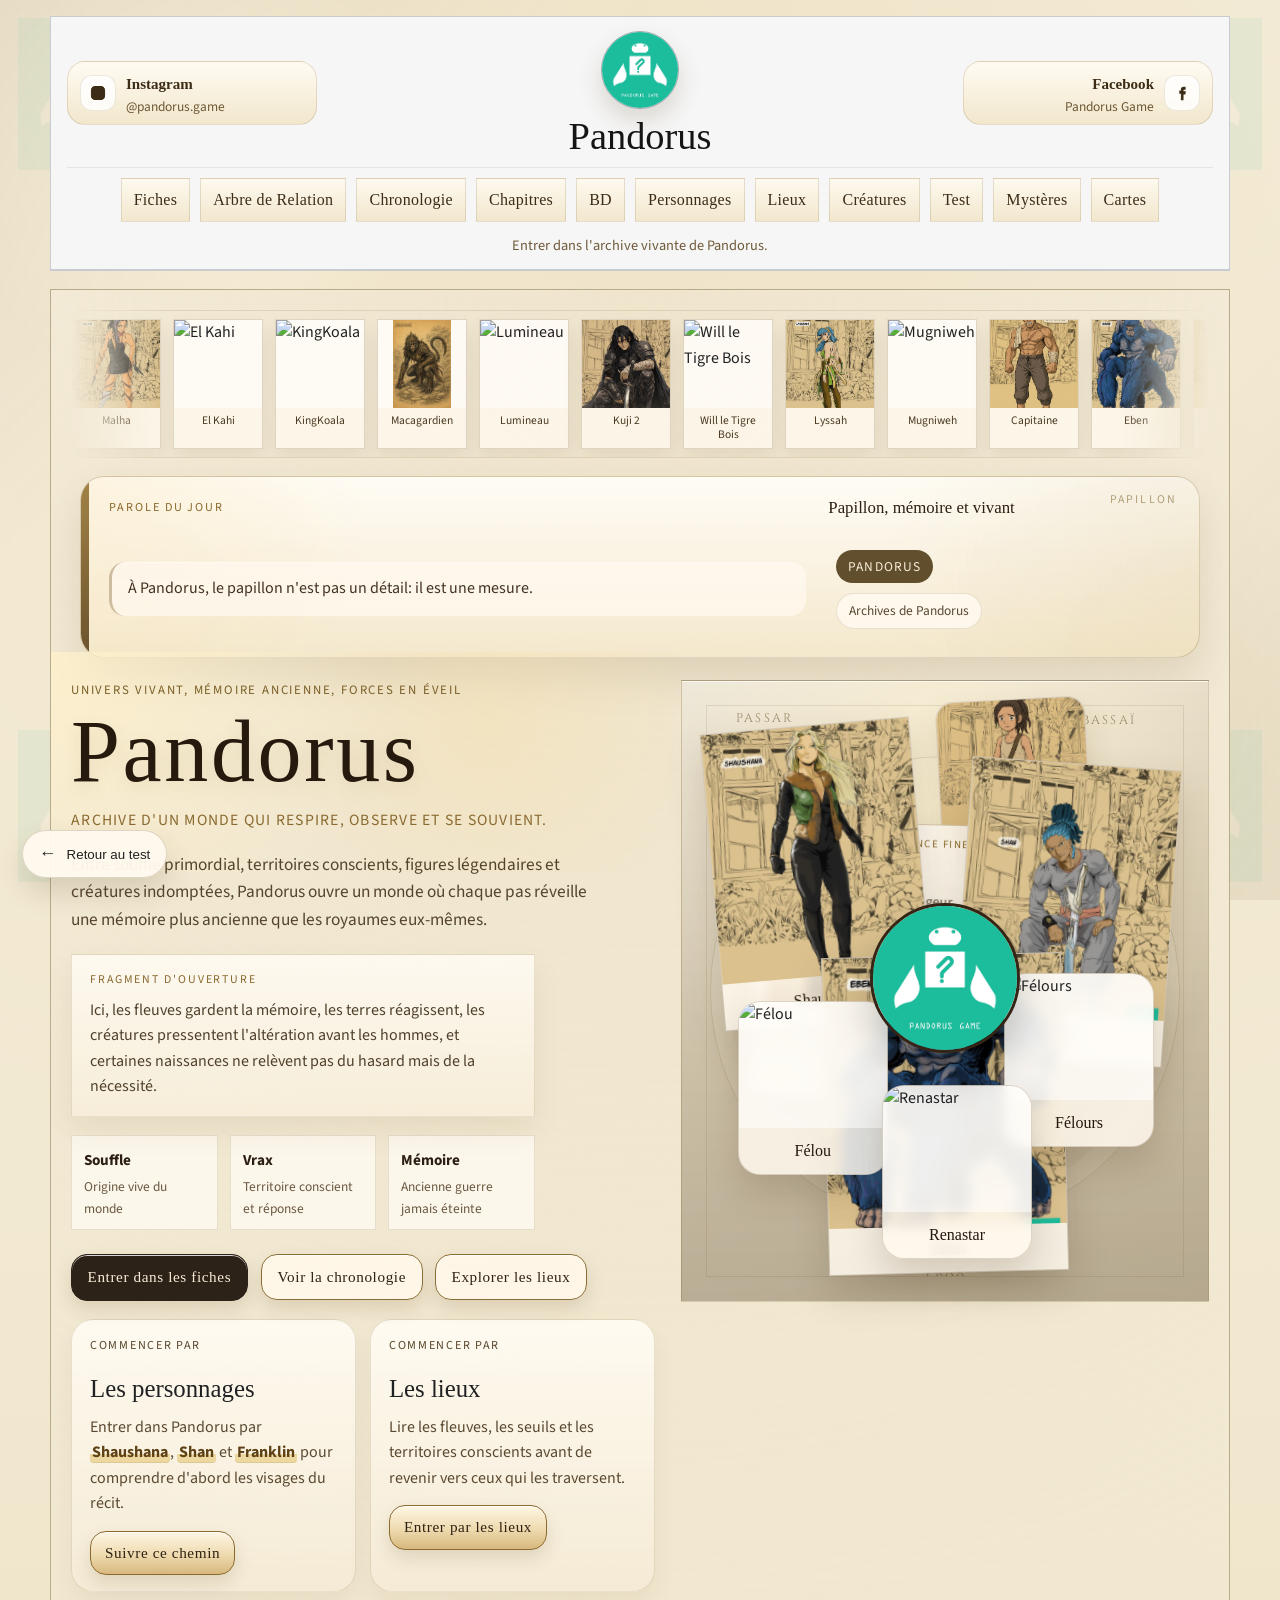
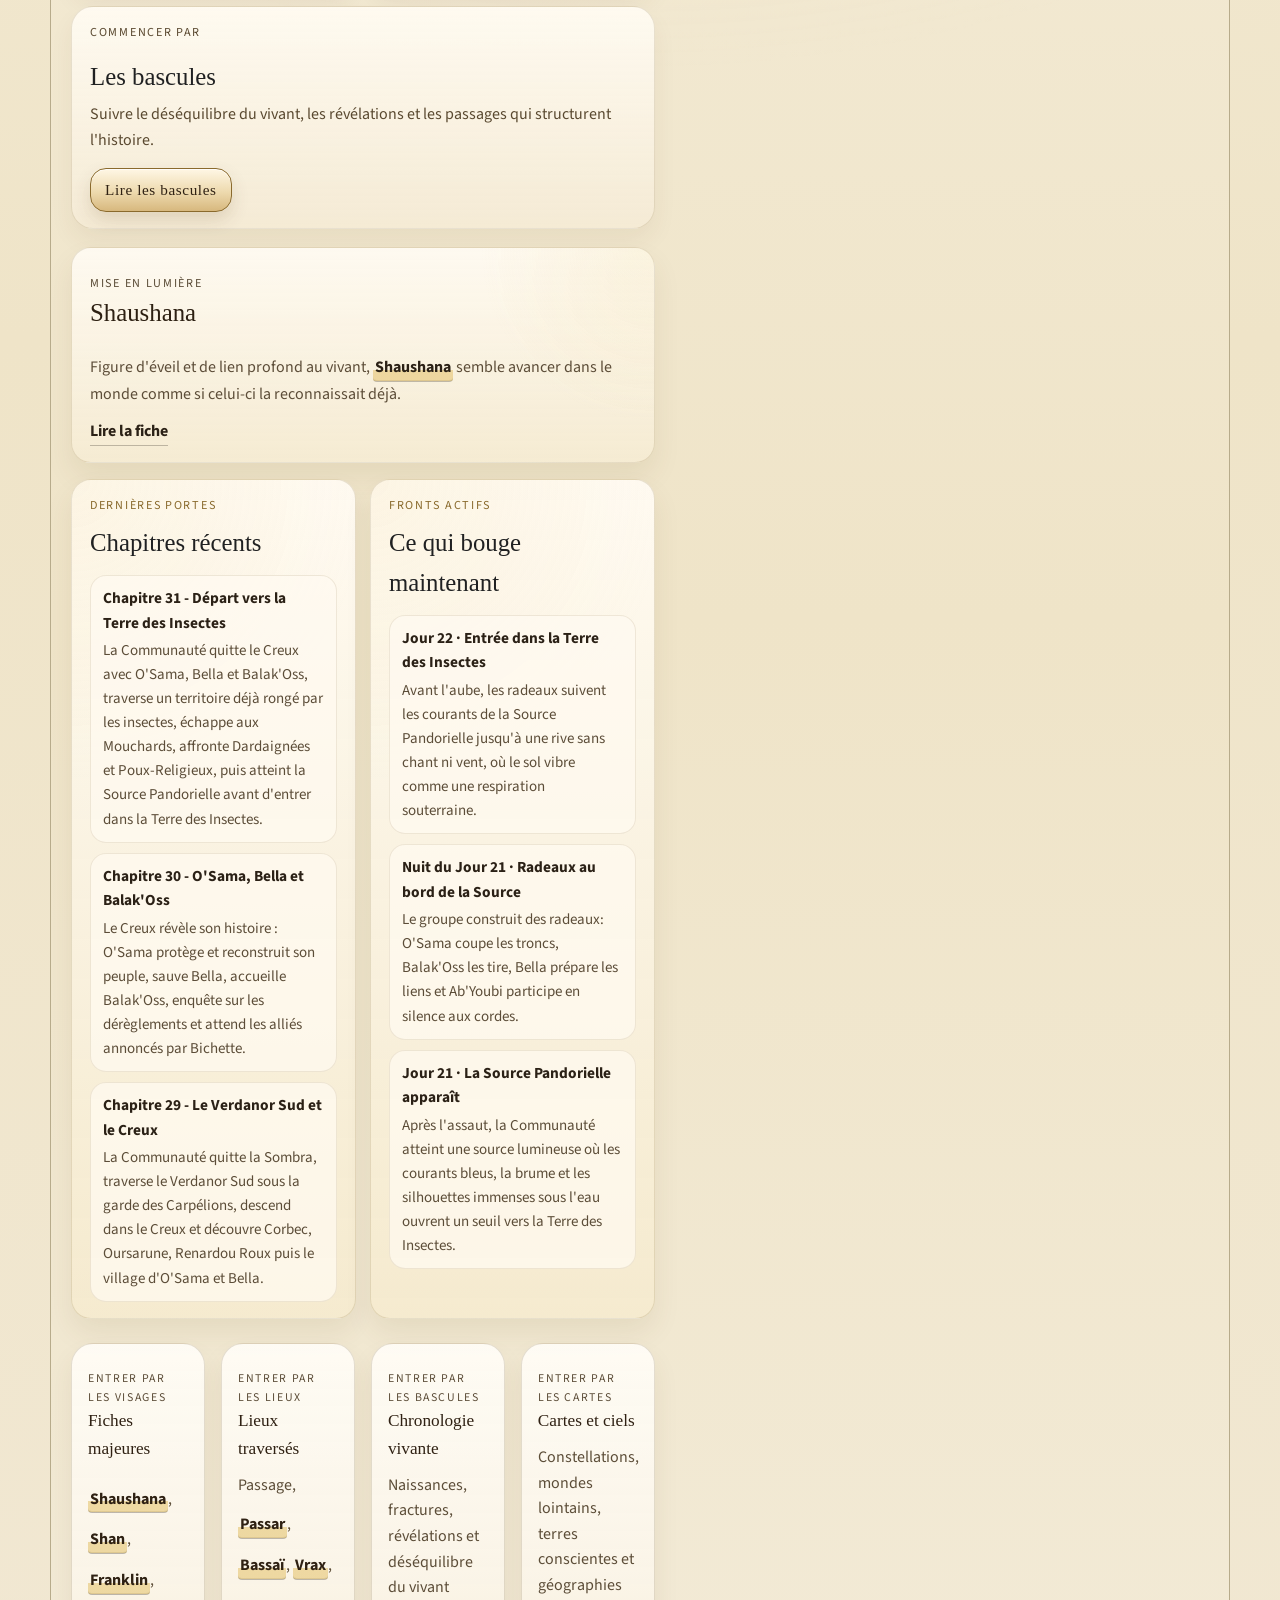
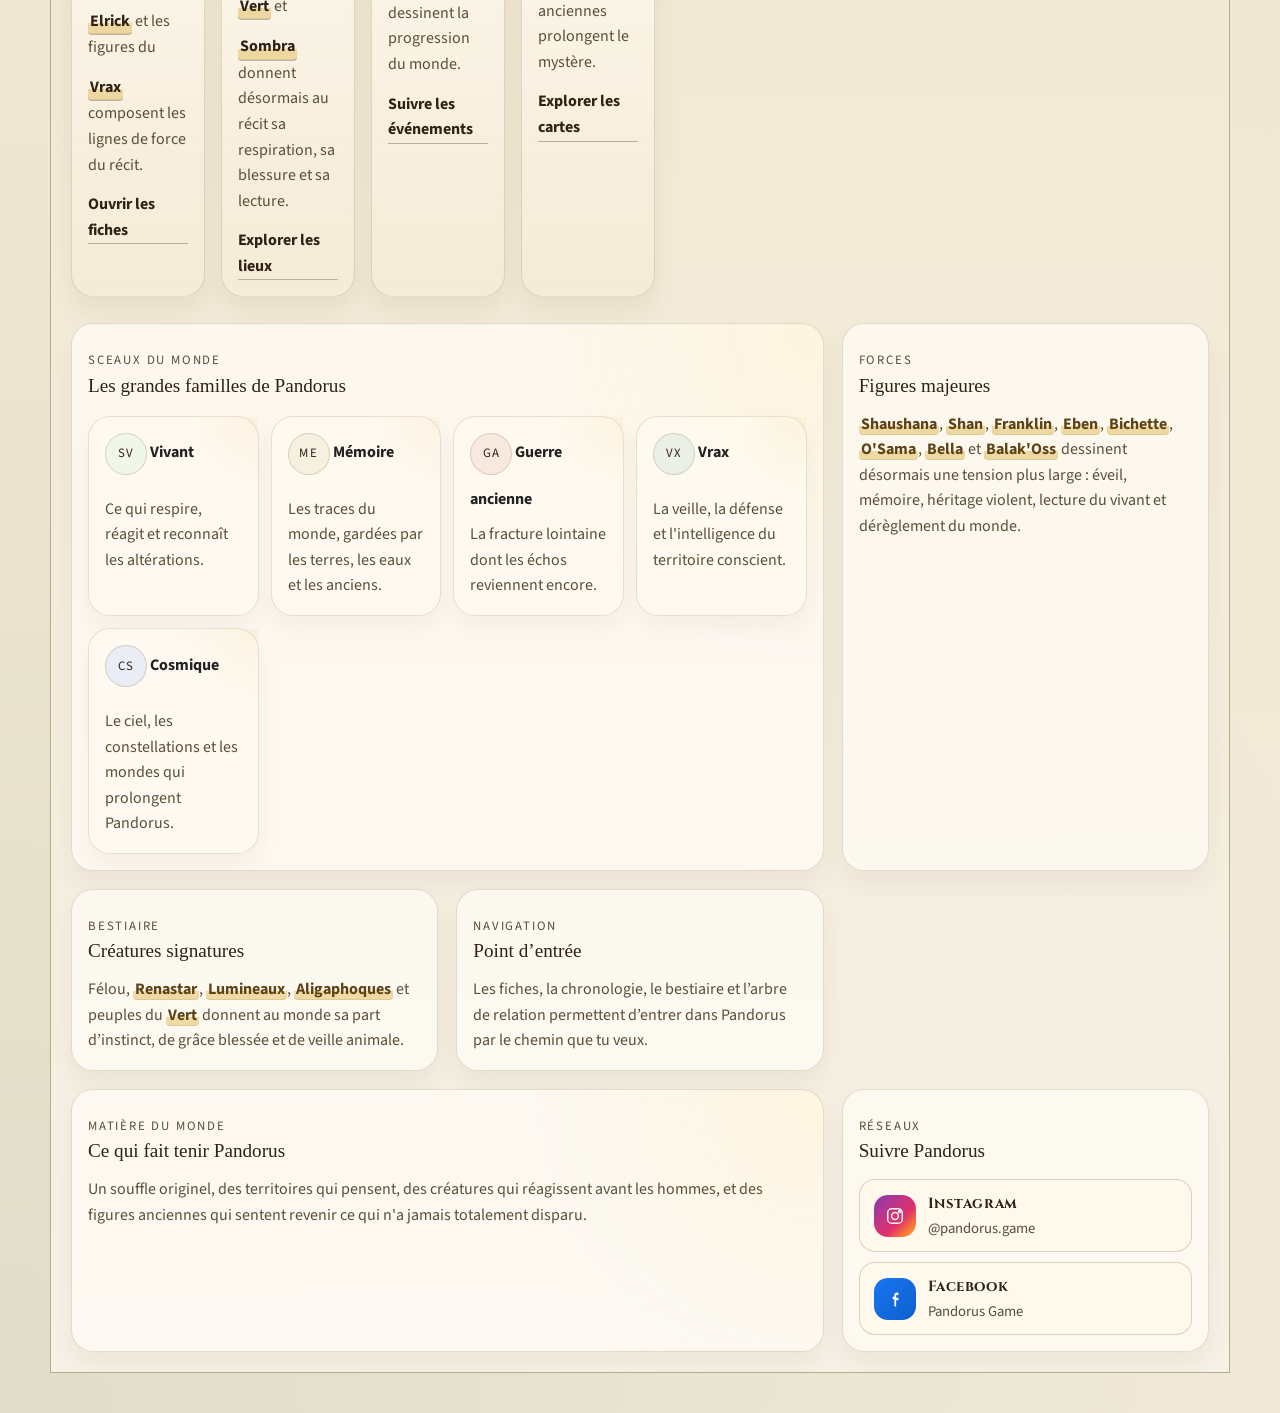
==== commit 7e1dafa6: "Update site for chapter 31" ====
--- a/index.html
+++ b/index.html
@@ -607,6 +607,14 @@
                   <p class="timeline-summary">Après le Verdanor Sud et les Carpélions, Shan descend dans le Creux, observe la loi des Oursarune et arrive devant O'Sama, Bella et Balak'Oss avec une colère désormais plus tenue.</p>
                 </div>
               </article>
+              <article class="timeline-item">
+                <div class="timeline-marker"></div>
+                <div class="timeline-content">
+                  <p class="timeline-era">Jour 20 à Jour 22</p>
+                  <h4>Seuil de la Terre des Insectes</h4>
+                  <p class="timeline-summary">Après la nuit au Creux, Shan reprend la route, protège Franklin face aux créatures insectes et atteint par la Source Pandorielle une terre où le danger semble respirer sous le sol.</p>
+                </div>
+              </article>
             </div>
           </section>
         </div>
@@ -855,6 +863,14 @@
                   <p class="timeline-era">Jour 19</p>
                   <h4>Traversée vers le Creux</h4>
                   <p class="timeline-summary">Le Verdanor Sud, les Carpélions et la forêt descendante du Creux prolongent son lien au vivant sous une forme plus calme, plus ancienne et moins guerrière.</p>
+                </div>
+              </article>
+              <article class="timeline-item">
+                <div class="timeline-marker"></div>
+                <div class="timeline-content">
+                  <p class="timeline-era">Nuit du Jour 19 à Jour 22</p>
+                  <h4>Question sous le silence</h4>
+                  <p class="timeline-summary">Au Creux puis vers la Terre des Insectes, Shaushana garde en elle le trouble laissé par Bichette, tandis que les Mouchards, la Source Pandorielle et la rive muette semblent répondre par d'autres formes de lecture.</p>
                 </div>
               </article>
             </div>
@@ -1107,6 +1123,14 @@
                   <p class="timeline-summary">Franklin découvre le Verdanor Sud, les Carpélions, les chants des Corbec et le village du Creux avec le même mélange de peur, de fascination et d'humanité qui le définit depuis le Passar.</p>
                 </div>
               </article>
+              <article class="timeline-item">
+                <div class="timeline-marker"></div>
+                <div class="timeline-content">
+                  <p class="timeline-era">Jour 20 à Jour 22</p>
+                  <h4>Du refuge à la rive muette</h4>
+                  <p class="timeline-summary">Après une nuit de repos, Franklin traverse l'approche insecte sous protection rapprochée, voit la Source Pandorielle ouvrir ses courants et comprend que le groupe avance aussi avec ses morts.</p>
+                </div>
+              </article>
             </div>
           </section>
         </div>
@@ -1848,11 +1872,11 @@
             </p>
           </article>
           <article class="mystery-card">
-            <p class="mystery-kicker">Relais</p>
-            <h4>Ce qui attend désormais au Creux</h4>
-            <p>
-              Après le Verdanor Sud, le Creux s'ouvre enfin : O'Sama y lit les cœurs, Bella veille sur les êtres blessés
-              et Balak'Oss relie les anomalies du monde à la Terre des Insectes.
+            <p class="mystery-kicker">Seuil</p>
+            <h4>Ce que la Source Pandorielle laisse passer</h4>
+            <p>
+              Après le Creux, les radeaux suivent une eau lumineuse où des formes immenses passent sous la surface.
+              La Source conduit vers la Terre des Insectes, mais elle garde encore sa propre part d'inconnu.
             </p>
           </article>
           <article class="mystery-card">
@@ -1875,8 +1899,8 @@
             <p class="mystery-kicker">Centre adverse</p>
             <h4>Ce qu'Insect Master prépare vraiment</h4>
             <p>
-              Bichette nomme enfin Insect Master comme maître probable du réseau qui tord le vivant. Reste à comprendre
-              jusqu'où va son projet, et ce que Barbo représente au-dessus ou autour de cette Terre des Insectes.
+              Les Mouchards, Dardaignées et Poux-Religieux montrent que la Terre des Insectes observe et teste déjà
+              ceux qui approchent. Reste à comprendre jusqu'où va le projet d'Insect Master, et ce que Barbo représente autour de lui.
             </p>
           </article>
           <article class="mystery-card">
--- a/style.css
+++ b/style.css
@@ -4256,12 +4256,21 @@
 
 .bd-reader.is-zoomed .bd-reader-frame {
   justify-items: start;
+  cursor: grab;
+  user-select: none;
+  touch-action: none;
+}
+
+.bd-reader.is-zoomed .bd-reader-frame.is-dragging {
+  cursor: grabbing;
 }
 
 .bd-reader.is-zoomed .bd-reader-frame img {
   width: calc(100% * var(--bd-reader-zoom));
   max-width: none;
   max-height: none;
+  -webkit-user-drag: none;
+  user-select: none;
 }
 
 .bd-reader-frame figcaption {
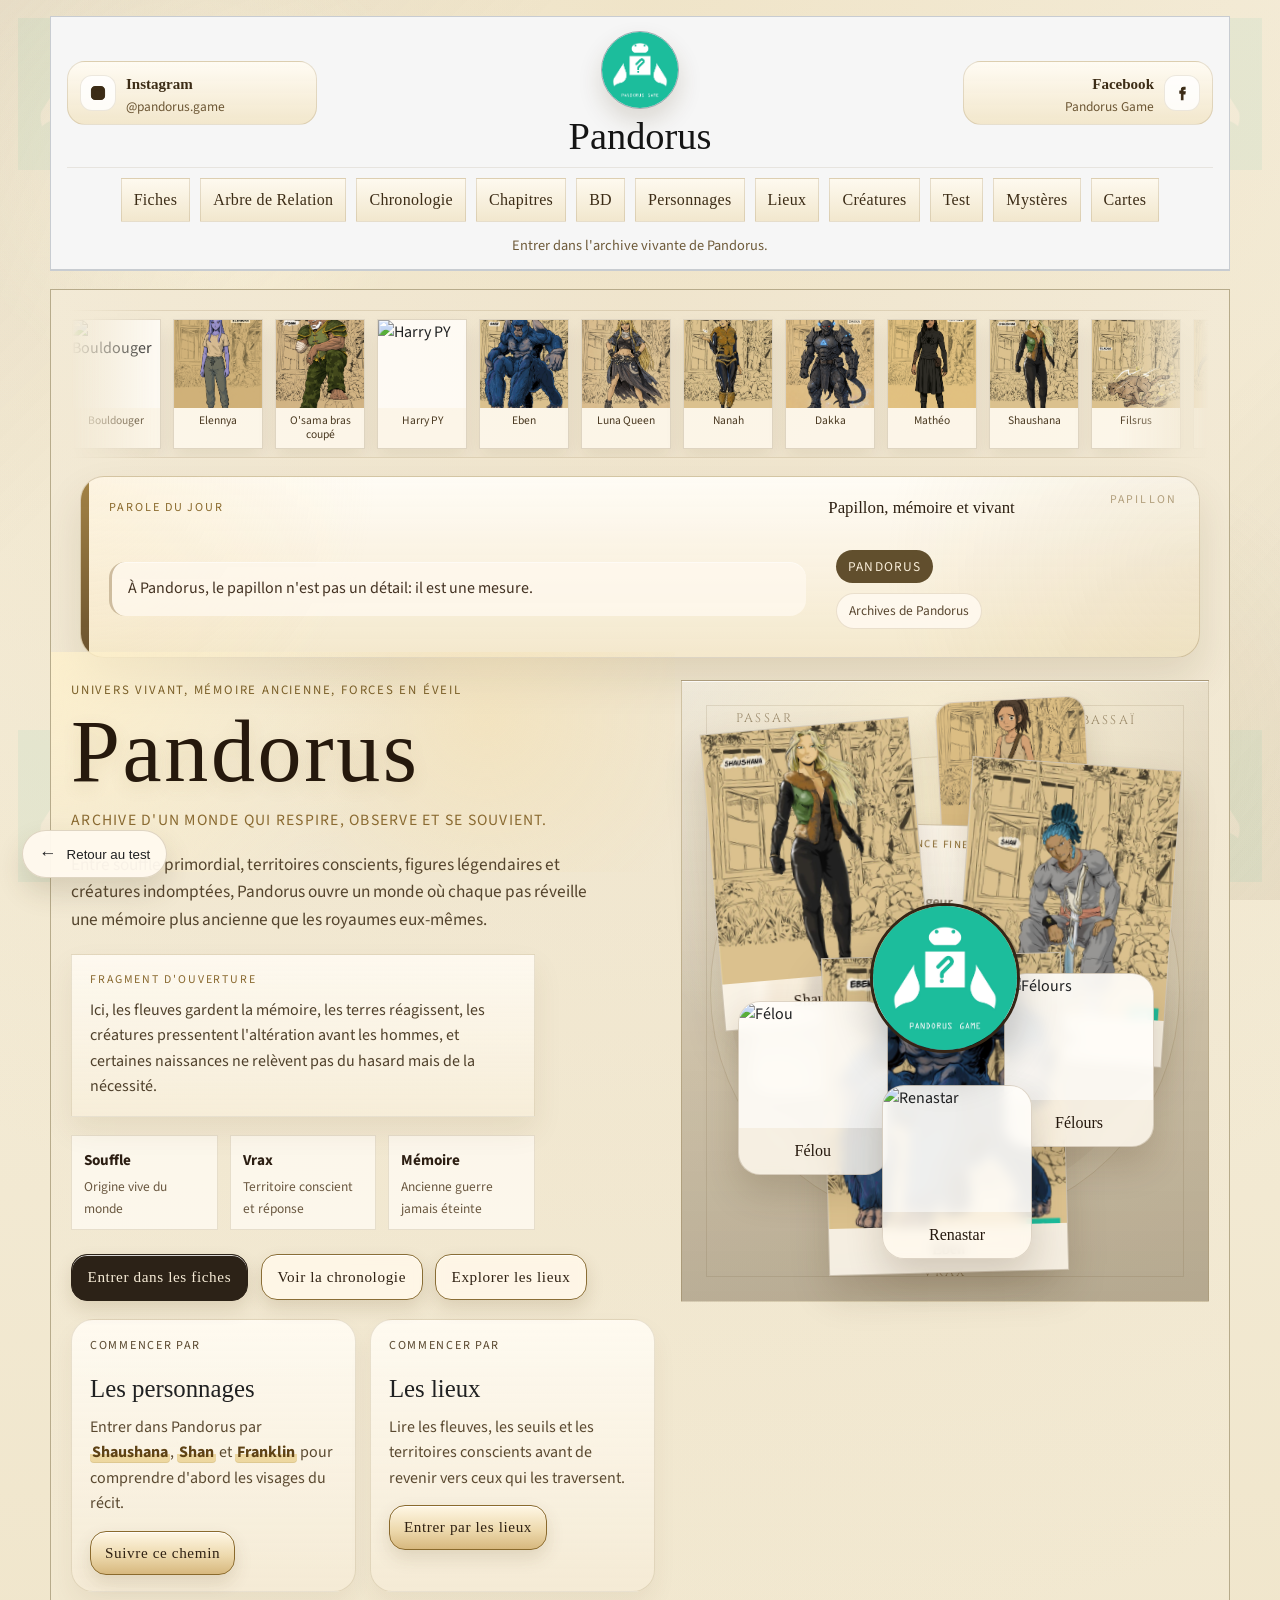
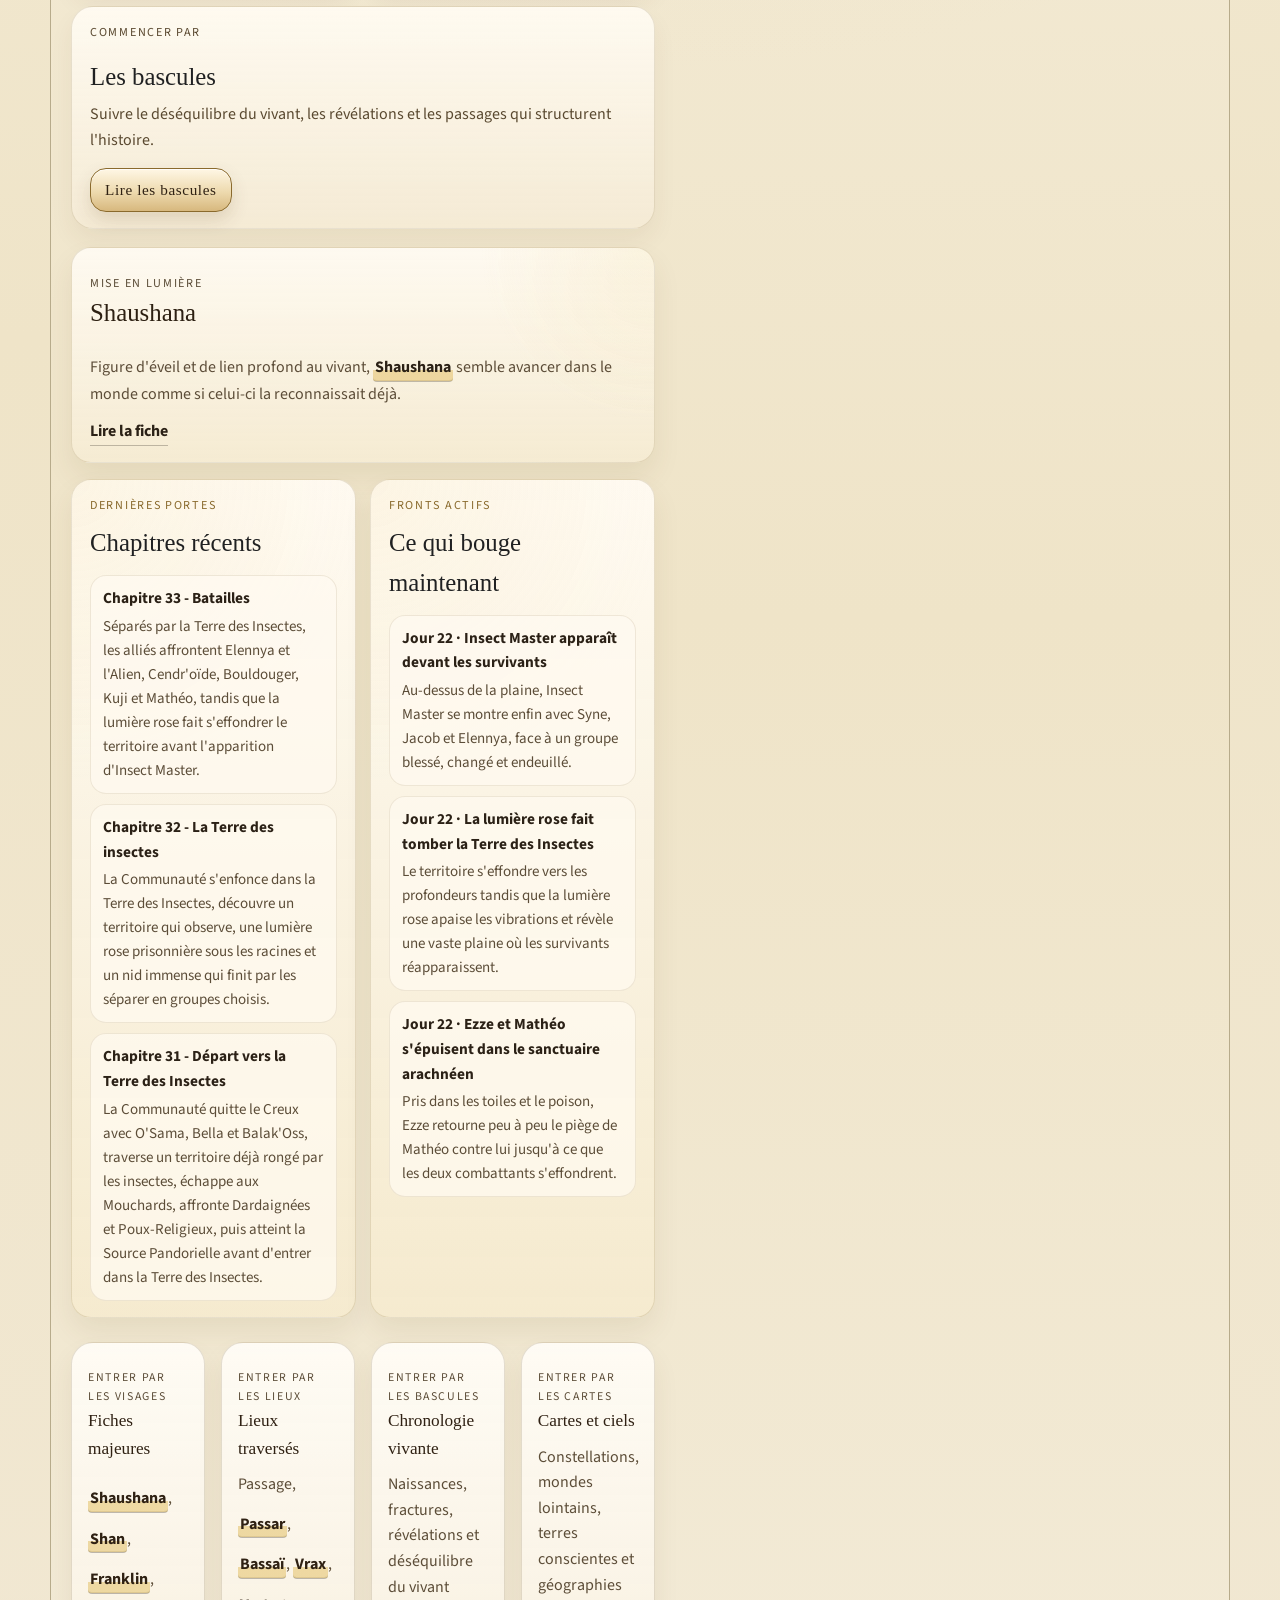
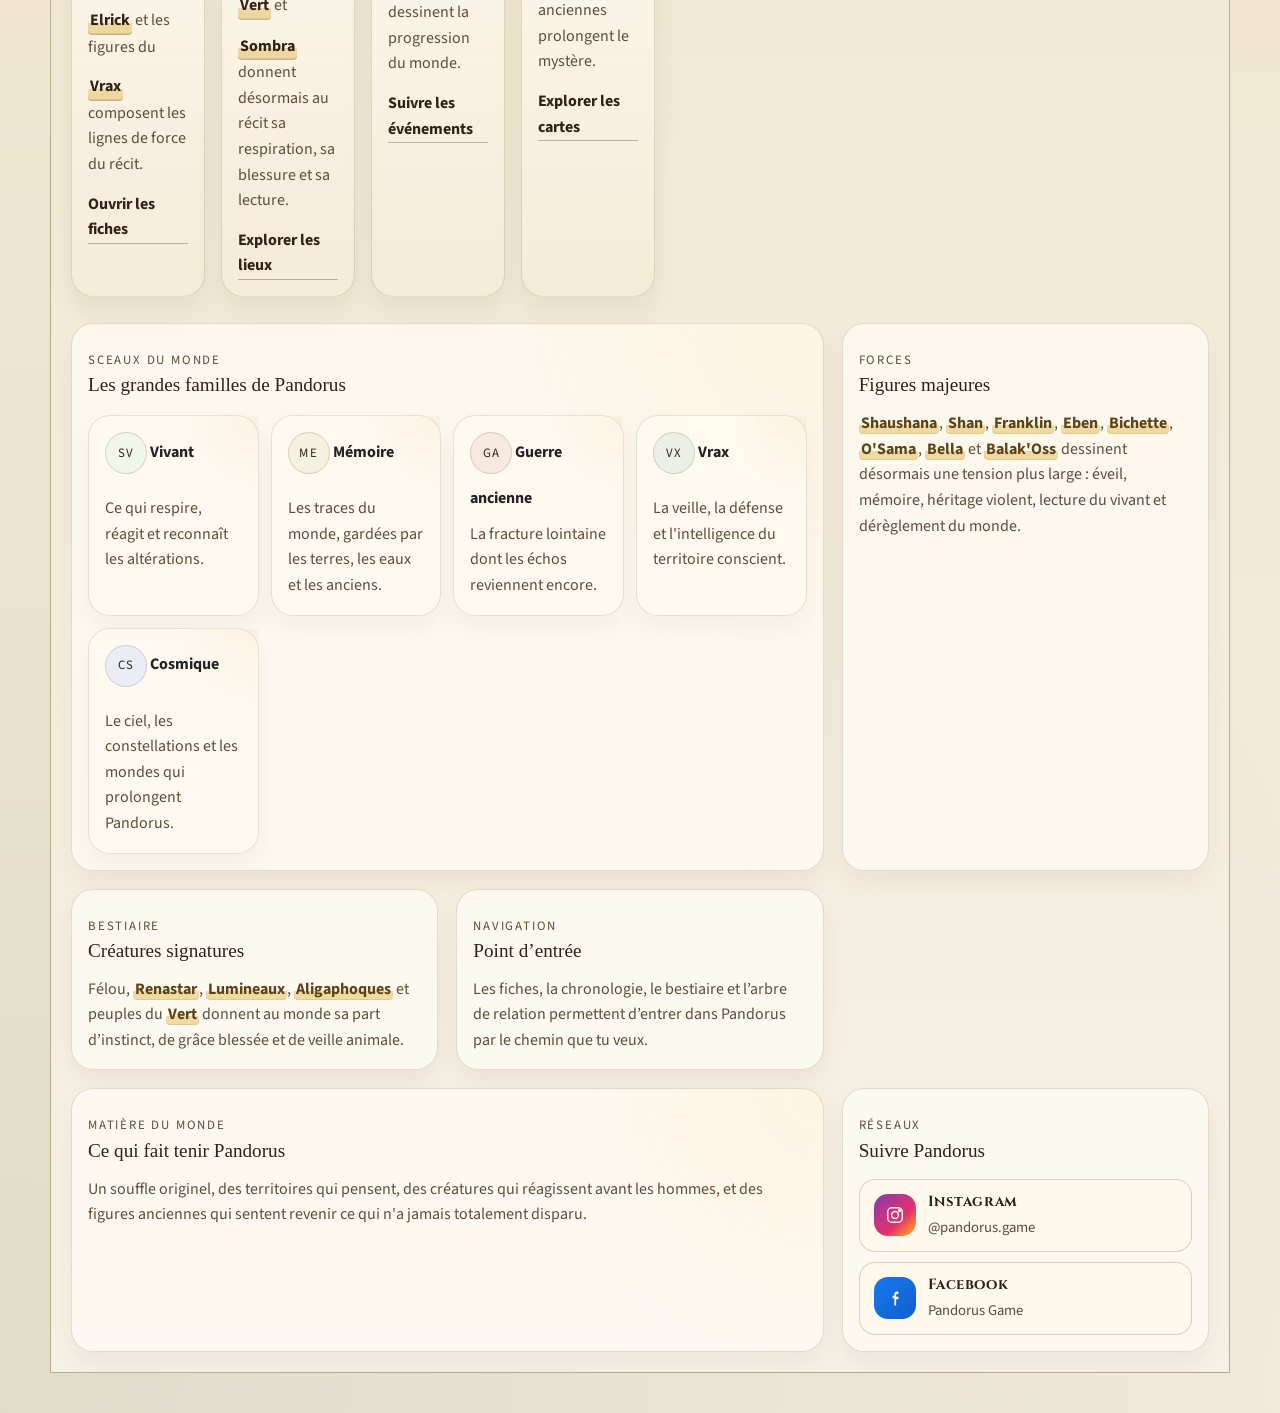
==== commit db5cd995: "Update site for chapters 32 and 33" ====
--- a/index.html
+++ b/index.html
@@ -615,6 +615,14 @@
                   <p class="timeline-summary">Après la nuit au Creux, Shan reprend la route, protège Franklin face aux créatures insectes et atteint par la Source Pandorielle une terre où le danger semble respirer sous le sol.</p>
                 </div>
               </article>
+              <article class="timeline-item">
+                <div class="timeline-marker"></div>
+                <div class="timeline-content">
+                  <p class="timeline-era">Jour 22</p>
+                  <h4>Forêt blanche et choix de cible</h4>
+                  <p class="timeline-summary">Séparé avec Shaushana, Shan comprend qu'Elennya combat sous contrainte et choisit de viser l'Alien plutôt que celle qui souffre déjà de son obéissance.</p>
+                </div>
+              </article>
             </div>
           </section>
         </div>
@@ -871,6 +879,14 @@
                   <p class="timeline-era">Nuit du Jour 19 à Jour 22</p>
                   <h4>Question sous le silence</h4>
                   <p class="timeline-summary">Au Creux puis vers la Terre des Insectes, Shaushana garde en elle le trouble laissé par Bichette, tandis que les Mouchards, la Source Pandorielle et la rive muette semblent répondre par d'autres formes de lecture.</p>
+                </div>
+              </article>
+              <article class="timeline-item">
+                <div class="timeline-marker"></div>
+                <div class="timeline-content">
+                  <p class="timeline-era">Jour 22</p>
+                  <h4>Lumière rose et Alien</h4>
+                  <p class="timeline-summary">Dans la forêt blanche, Shaushana ressent l'appel épuisé de la lumière rose et oppose avec Shan une réponse commune aux distorsions de l'être venu d'ailleurs.</p>
                 </div>
               </article>
             </div>
@@ -1131,6 +1147,14 @@
                   <p class="timeline-summary">Après une nuit de repos, Franklin traverse l'approche insecte sous protection rapprochée, voit la Source Pandorielle ouvrir ses courants et comprend que le groupe avance aussi avec ses morts.</p>
                 </div>
               </article>
+              <article class="timeline-item">
+                <div class="timeline-marker"></div>
+                <div class="timeline-content">
+                  <p class="timeline-era">Jour 22</p>
+                  <h4>Bouldouger et Balak'Oss</h4>
+                  <p class="timeline-summary">Séparé avec Balak'Oss, Franklin revit la terreur liée au Capitaine face à Bouldouger, puis voit son allié se transformer pour le protéger et renverser le combat.</p>
+                </div>
+              </article>
             </div>
           </section>
         </div>
@@ -1420,10 +1444,8 @@
                     <figcaption>Elrick Jeune</figcaption>
                   </figure>
                 </div>
-                <div class="fiche-carousel-controls">
-                  <button class="fiche-carousel-button" type="button" data-carousel-prev="elrick">Précédent</button>
-                  <button class="fiche-carousel-button" type="button" data-carousel-next="elrick">Suivant</button>
-                </div>
+                <button class="fiche-carousel-button fiche-carousel-arrow fiche-carousel-arrow-left" type="button" data-carousel-prev="elrick" aria-label="Image précédente">‹</button>
+                <button class="fiche-carousel-button fiche-carousel-arrow fiche-carousel-arrow-right" type="button" data-carousel-next="elrick" aria-label="Image suivante">›</button>
               </div>
               <div class="fiche-content">
                 <p class="eyebrow">Pandorien</p>
@@ -1872,11 +1894,11 @@
             </p>
           </article>
           <article class="mystery-card">
-            <p class="mystery-kicker">Seuil</p>
-            <h4>Ce que la Source Pandorielle laisse passer</h4>
-            <p>
-              Après le Creux, les radeaux suivent une eau lumineuse où des formes immenses passent sous la surface.
-              La Source conduit vers la Terre des Insectes, mais elle garde encore sa propre part d'inconnu.
+            <p class="mystery-kicker">Présence</p>
+            <h4>Ce que la lumière rose tente de sauver</h4>
+            <p>
+              Sous la Terre des Insectes, une lumière épuisée mais vivante appelle Shaushana et Lévy. Elle ne semble
+              pas appartenir au réseau insecte, et son éveil fait trembler tout le territoire.
             </p>
           </article>
           <article class="mystery-card">
@@ -1899,8 +1921,8 @@
             <p class="mystery-kicker">Centre adverse</p>
             <h4>Ce qu'Insect Master prépare vraiment</h4>
             <p>
-              Les Mouchards, Dardaignées et Poux-Religieux montrent que la Terre des Insectes observe et teste déjà
-              ceux qui approchent. Reste à comprendre jusqu'où va le projet d'Insect Master, et ce que Barbo représente autour de lui.
+              Après les épreuves de la Terre des Insectes, Insect Master se montre enfin face aux survivants.
+              Reste à comprendre ce qu'il veut vraiment faire de Pandorus, et pourquoi la lumière rose lui échappe encore.
             </p>
           </article>
           <article class="mystery-card">
--- a/style.css
+++ b/style.css
@@ -2324,12 +2324,21 @@
 }
 
 .fiche-carousel {
+  position: relative;
   display: grid;
   gap: 12px;
+  padding: 16px;
+  border: 1px solid rgba(143, 108, 45, 0.18);
+  border-radius: 24px;
+  background:
+    linear-gradient(180deg, rgba(255, 252, 245, 0.96), rgba(235, 219, 185, 0.9));
+  box-shadow: inset 0 1px 0 rgba(255, 255, 255, 0.85), 0 18px 34px rgba(89, 63, 25, 0.12);
 }
 
 .fiche-carousel-track {
   position: relative;
+  overflow: hidden;
+  border-radius: 18px;
 }
 
 .fiche-carousel-slide {
@@ -2339,6 +2348,13 @@
 
 .fiche-carousel-slide.active {
   display: block;
+}
+
+.fiche-carousel-slide img {
+  width: 100%;
+  height: auto;
+  object-fit: contain;
+  filter: drop-shadow(0 16px 28px rgba(74, 52, 20, 0.18));
 }
 
 .fiche-carousel-slide figcaption {
@@ -2347,19 +2363,44 @@
   text-align: center;
 }
 
-.fiche-carousel-controls {
-  display: flex;
-  gap: 10px;
-  justify-content: center;
-}
-
 .fiche-carousel-button {
-  padding: 8px 12px;
-  border: 1px solid var(--line-strong);
-  background: #fff;
+  border: 1px solid rgba(255, 251, 243, 0.64);
+  background: rgba(32, 24, 14, 0.54);
   color: var(--text);
   cursor: pointer;
-  font-size: 0.95rem;
+  font-size: 1.35rem;
+}
+
+.fiche-carousel-arrow {
+  position: absolute;
+  top: 50%;
+  z-index: 3;
+  display: grid;
+  width: 34px;
+  height: 44px;
+  padding: 0;
+  place-items: center;
+  color: #fff8ea;
+  transform: translateY(-50%);
+  backdrop-filter: blur(8px);
+  transition:
+    background 180ms ease,
+    transform 180ms ease,
+    border-color 180ms ease;
+}
+
+.fiche-carousel-arrow:hover {
+  background: rgba(126, 89, 39, 0.78);
+  border-color: rgba(255, 248, 234, 0.9);
+  transform: translateY(-50%) scale(1.04);
+}
+
+.fiche-carousel-arrow-left {
+  left: 10px;
+}
+
+.fiche-carousel-arrow-right {
+  right: 10px;
 }
 
 .fiche-meta {
